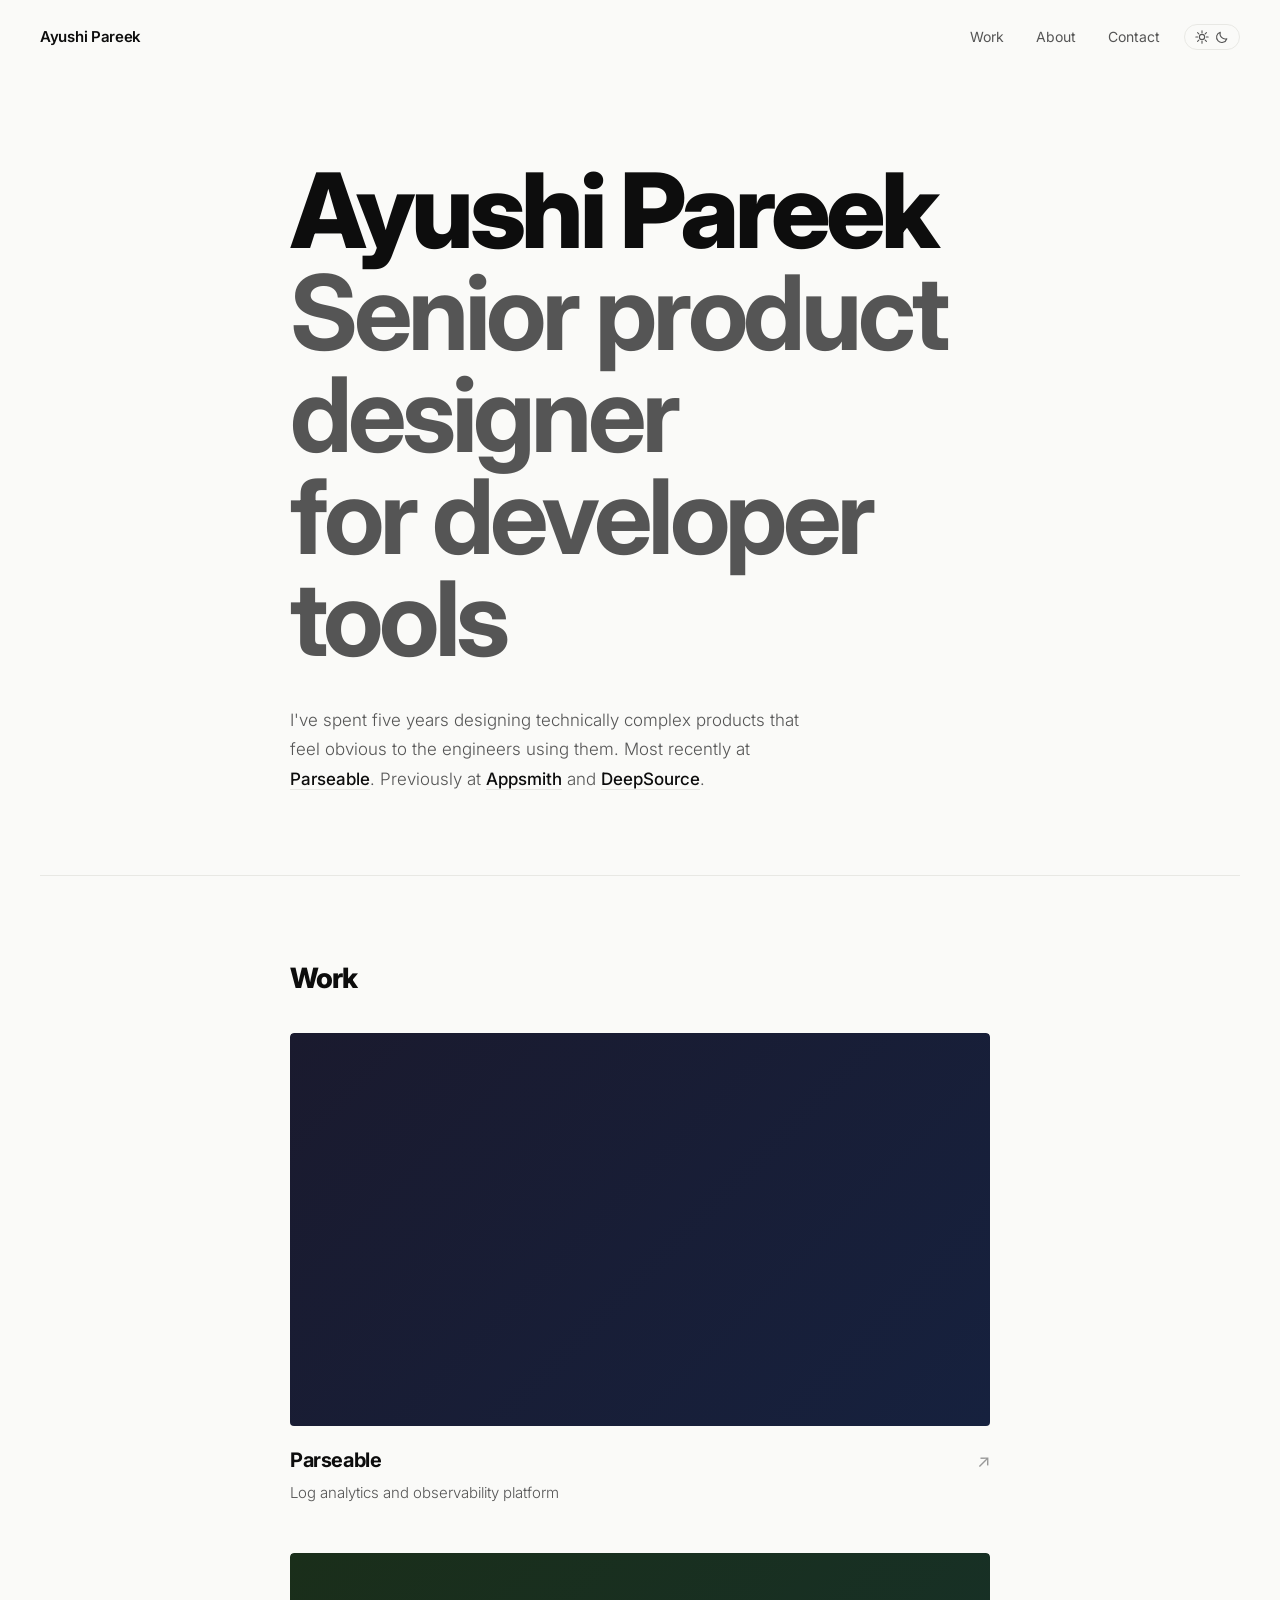
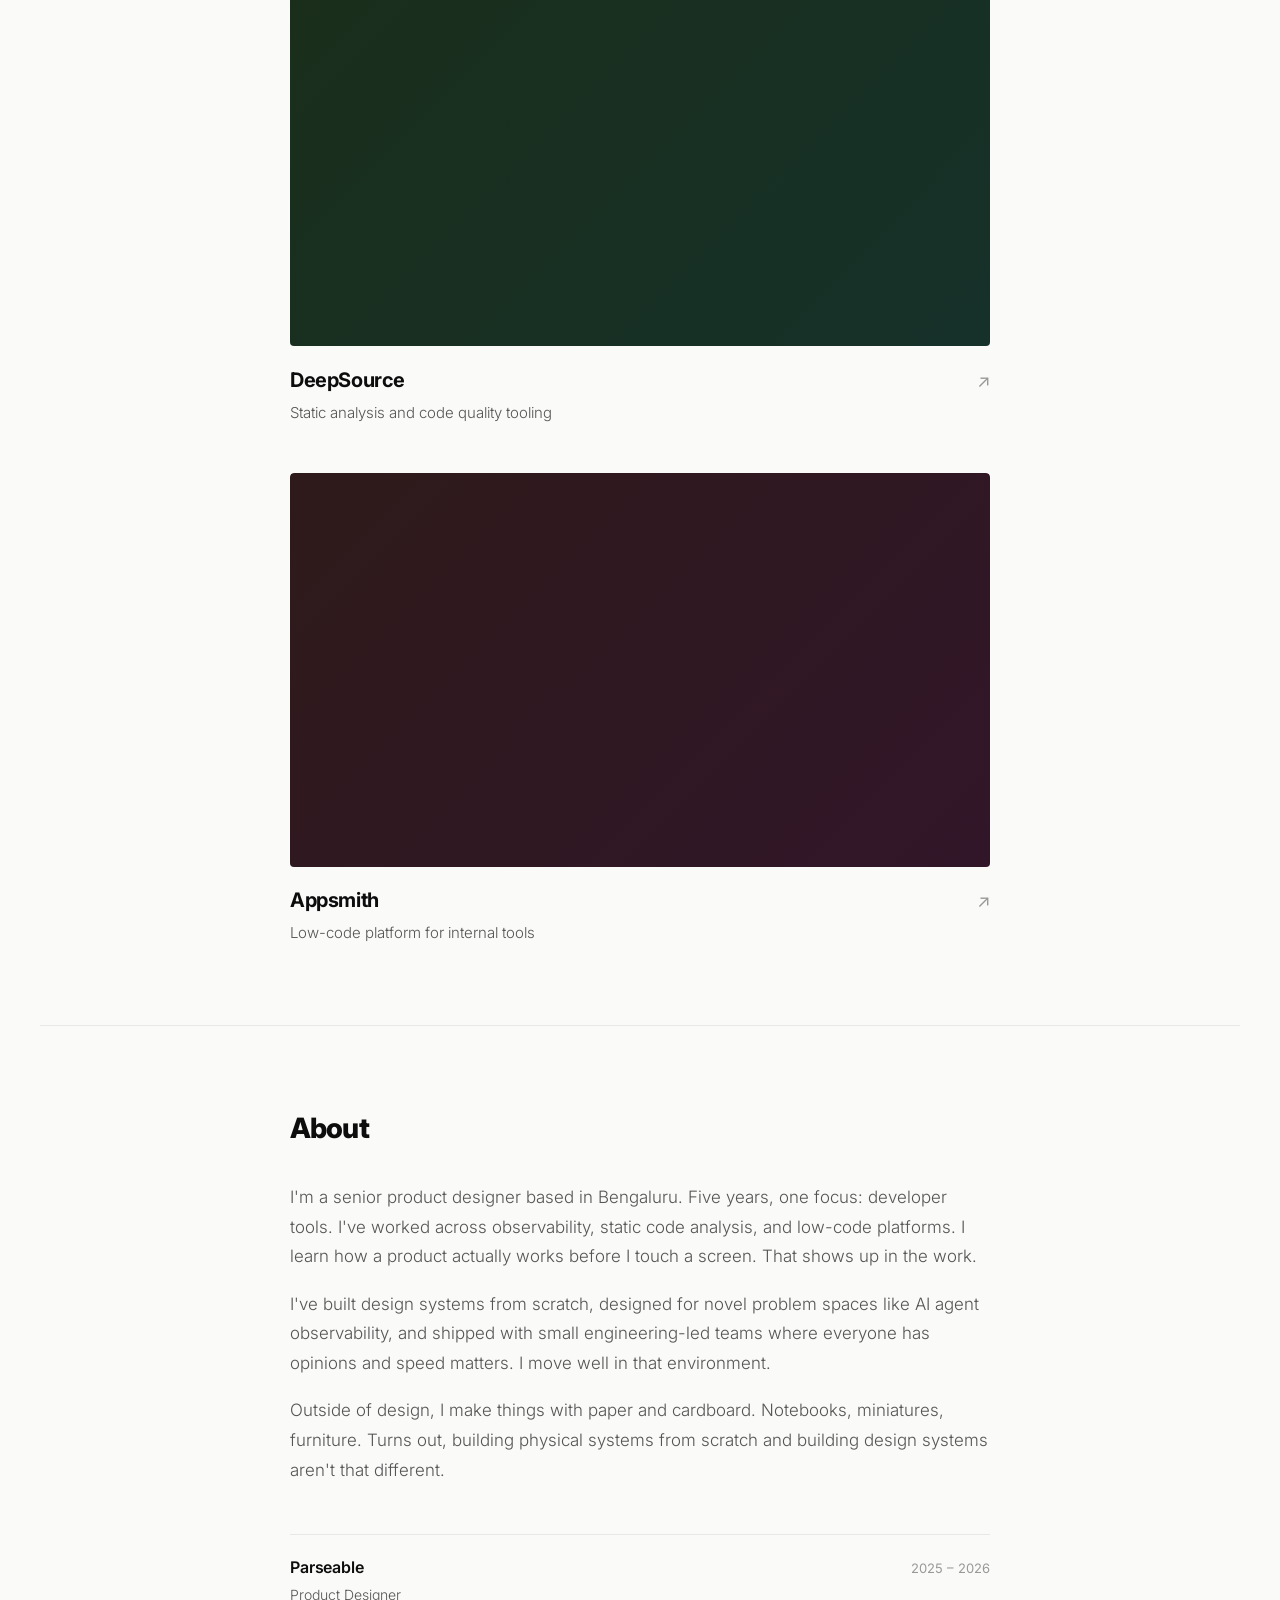
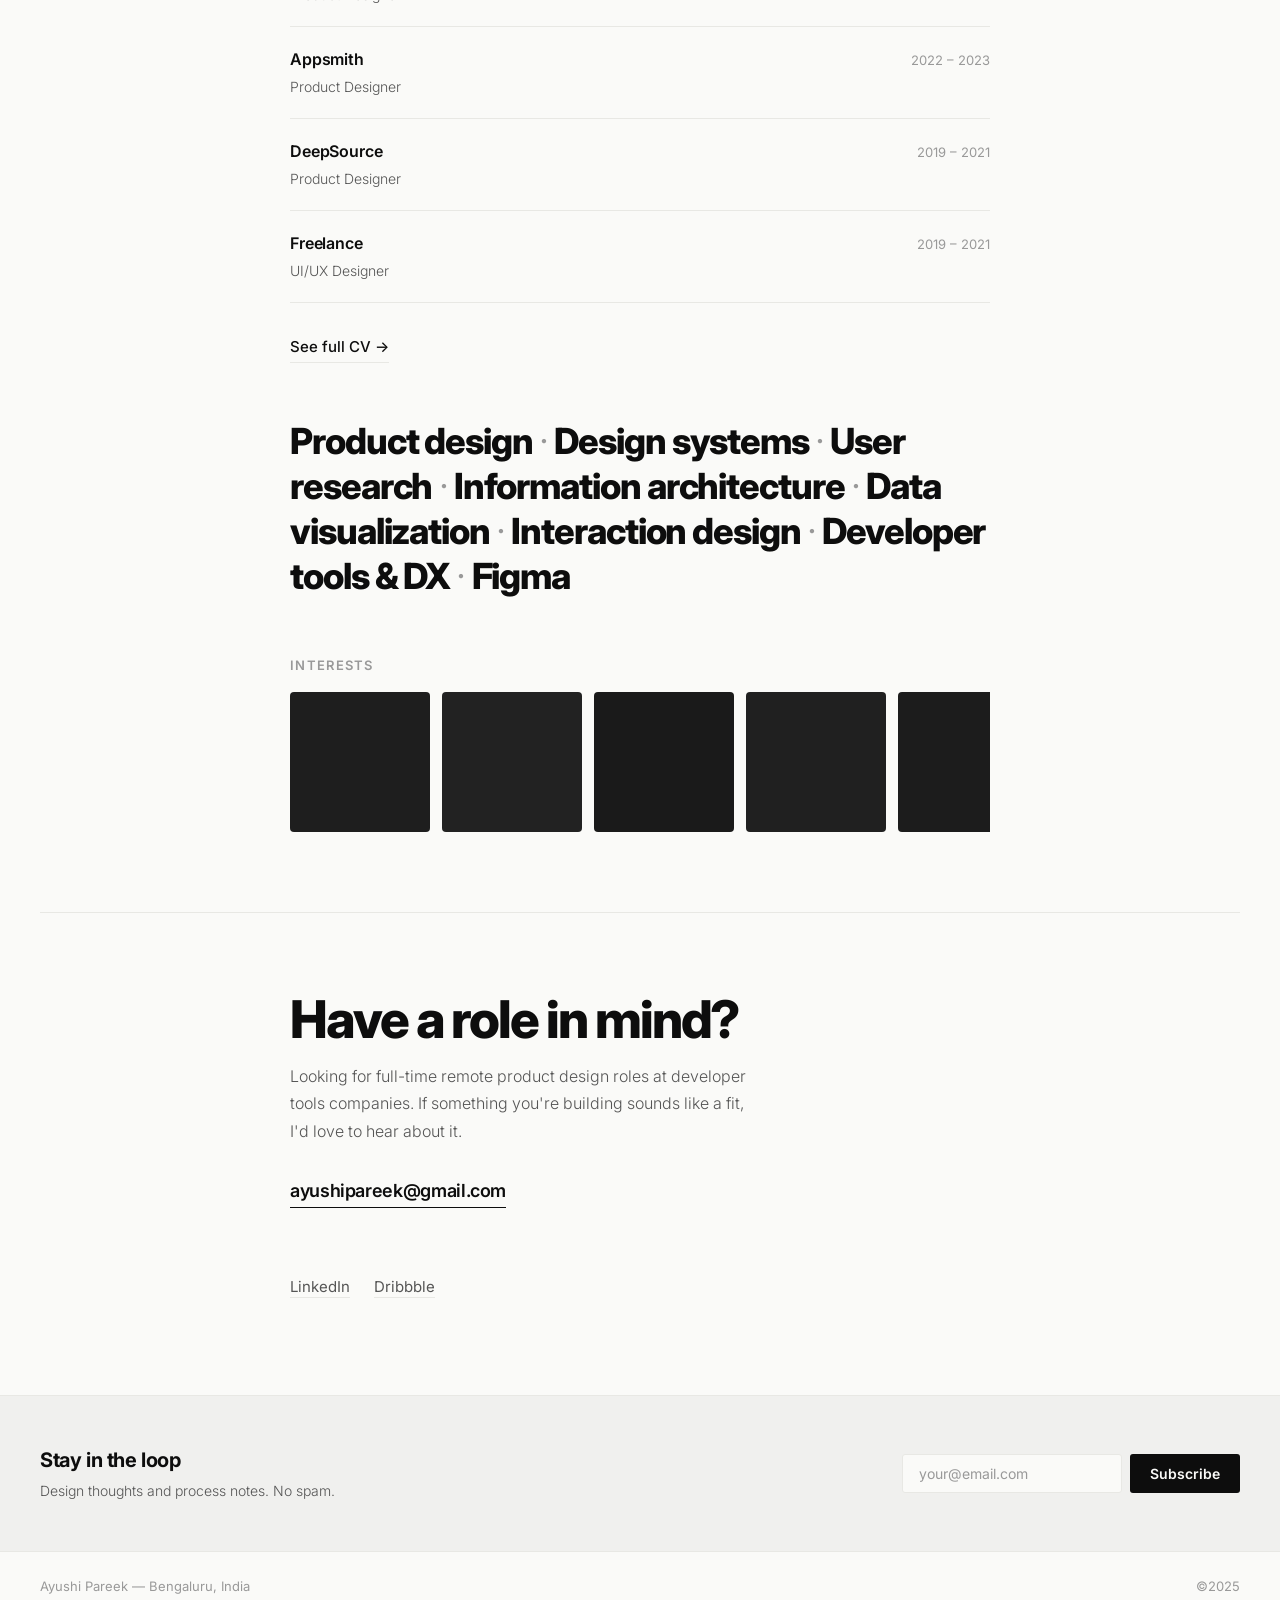
==== index.html @ 190d65b4 "Update index.html" ====
<!DOCTYPE html>
<html lang="en">
<head>
  <meta charset="UTF-8">
  <meta name="viewport" content="width=device-width, initial-scale=1.0">
  <title>Ayushi Pareek — Senior Product Designer</title>
  <meta name="description" content="Senior product designer for developer tools.">
  <link rel="preconnect" href="https://fonts.googleapis.com">
  <link rel="preconnect" href="https://fonts.gstatic.com" crossorigin>
  <link rel="stylesheet" href="shared.css">
  <!-- Theme init: runs before paint to prevent flash of wrong theme -->
  <script>
    (function() {
      var s = localStorage.getItem('theme');
      var d = window.matchMedia('(prefers-color-scheme: dark)').matches;
      document.documentElement.classList.add(s === 'dark' || (!s && d) ? 'dark' : 'light');
    })();
  </script>
</head>

<body>

  <!-- NAV -->
  <nav id="nav">
    <a href="index.html" class="nav-name">Ayushi Pareek</a>
    <div class="nav-right">
      <ul class="nav-links">
        <li><a href="#work">Work</a></li>
        <li><a href="#about">About</a></li>
        <li><a href="#contact">Contact</a></li>
      </ul>
      <button class="theme-toggle" id="theme-toggle" aria-label="Toggle theme">
        <svg class="icon-sun" viewBox="0 0 16 16" fill="none" xmlns="http://www.w3.org/2000/svg">
          <circle cx="8" cy="8" r="3" stroke="currentColor" stroke-width="1.25"/>
          <line x1="8" y1="1" x2="8" y2="3" stroke="currentColor" stroke-width="1.25" stroke-linecap="round"/>
          <line x1="8" y1="13" x2="8" y2="15" stroke="currentColor" stroke-width="1.25" stroke-linecap="round"/>
          <line x1="1" y1="8" x2="3" y2="8" stroke="currentColor" stroke-width="1.25" stroke-linecap="round"/>
          <line x1="13" y1="8" x2="15" y2="8" stroke="currentColor" stroke-width="1.25" stroke-linecap="round"/>
          <line x1="2.93" y1="2.93" x2="4.34" y2="4.34" stroke="currentColor" stroke-width="1.25" stroke-linecap="round"/>
          <line x1="11.66" y1="11.66" x2="13.07" y2="13.07" stroke="currentColor" stroke-width="1.25" stroke-linecap="round"/>
          <line x1="2.93" y1="13.07" x2="4.34" y2="11.66" stroke="currentColor" stroke-width="1.25" stroke-linecap="round"/>
          <line x1="11.66" y1="4.34" x2="13.07" y2="2.93" stroke="currentColor" stroke-width="1.25" stroke-linecap="round"/>
        </svg>
        <svg class="icon-moon" viewBox="0 0 16 16" fill="none" xmlns="http://www.w3.org/2000/svg">
          <path d="M13.5 10A6 6 0 0 1 6 2.5a6 6 0 1 0 7.5 7.5z" stroke="currentColor" stroke-width="1.25" stroke-linecap="round" stroke-linejoin="round"/>
        </svg>
      </button>
    </div>
  </nav>

  <!-- HERO -->
  <div class="wrap">
    <div class="hero">
      <h1 class="fade-in">
        <span class="hero-name">Ayushi Pareek</span>
        <span class="hero-title">Senior product designer<br>for developer tools</span>
      </h1>
      <p class="hero-bio fade-in d2">
        I've spent five years designing technically complex products that feel obvious to the engineers using them. Most recently at <a href="#">Parseable</a>. Previously at <a href="#">Appsmith</a> and <a href="#">DeepSource</a>.
      </p>
    </div>
  </div>

  <div class="divider"></div>

  <!-- WORK -->
  <div class="wrap" id="work">
    <div class="section">
      <h2 class="section-heading fade-in">Work</h2>
      <div class="work-list">

        <a href="work/parseable.html" class="work-card fade-in d1">
          <div class="work-card-img p1">
            <!-- replace with: <img src="assets/parseable.jpg" alt="Parseable"> -->
          </div>
          <div class="work-card-row">
            <span class="work-card-name">Parseable</span>
            <span class="work-card-arrow">↗</span>
          </div>
          <p class="work-card-desc">Log analytics and observability platform</p>
        </a>

        <a href="work/deepsource.html" class="work-card fade-in d2">
          <div class="work-card-img p2">
            <!-- replace with: <img src="assets/deepsource.jpg" alt="DeepSource"> -->
          </div>
          <div class="work-card-row">
            <span class="work-card-name">DeepSource</span>
            <span class="work-card-arrow">↗</span>
          </div>
          <p class="work-card-desc">Static analysis and code quality tooling</p>
        </a>

        <a href="work/appsmith.html" class="work-card fade-in d3">
          <div class="work-card-img p3">
            <!-- replace with: <img src="assets/appsmith.jpg" alt="Appsmith"> -->
          </div>
          <div class="work-card-row">
            <span class="work-card-name">Appsmith</span>
            <span class="work-card-arrow">↗</span>
          </div>
          <p class="work-card-desc">Low-code platform for internal tools</p>
        </a>

      </div>
    </div>
  </div>

  <div class="divider" style="margin-top: 4rem;"></div>

  <!-- ABOUT -->
  <div class="wrap" id="about">
    <div class="section">
      <h2 class="section-heading fade-in">About</h2>
      <div class="about-body fade-in d1">
        <p>I'm a senior product designer based in Bengaluru. Five years, one focus: developer tools. I've worked across observability, static code analysis, and low-code platforms. I learn how a product actually works before I touch a screen. That shows up in the work.</p>
        <p>I've built design systems from scratch, designed for novel problem spaces like AI agent observability, and shipped with small engineering-led teams where everyone has opinions and speed matters. I move well in that environment.</p>
        <p>Outside of design, I make things with paper and cardboard. Notebooks, miniatures, furniture. Turns out, building physical systems from scratch and building design systems aren't that different.</p>
      </div>

      <ul class="exp-list">
        <li class="exp-item fade-in d1">
          <div>
            <div class="exp-company">Parseable</div>
            <div class="exp-role">Product Designer</div>
          </div>
          <span class="exp-dates">2025 – 2026</span>
        </li>
        <li class="exp-item fade-in d2">
          <div>
            <div class="exp-company">Appsmith</div>
            <div class="exp-role">Product Designer</div>
          </div>
          <span class="exp-dates">2022 – 2023</span>
        </li>
        <li class="exp-item fade-in d3">
          <div>
            <div class="exp-company">DeepSource</div>
            <div class="exp-role">Product Designer</div>
          </div>
          <span class="exp-dates">2019 – 2021</span>
        </li>
        <li class="exp-item fade-in d4">
          <div>
            <div class="exp-company">Freelance</div>
            <div class="exp-role">UI/UX Designer</div>
          </div>
          <span class="exp-dates">2019 – 2021</span>
        </li>
      </ul>

      <a href="resume_ayushi_pareek_ATS.docx" class="cv-link fade-in">See full CV →</a>

      <!-- SKILLS -->
      <div class="skills-wrap fade-in">
        <div class="skills-display">
          Product design<span class="dot">·</span>Design systems<span class="dot">·</span>User research<span class="dot">·</span>Information architecture<span class="dot">·</span>Data visualization<span class="dot">·</span>Interaction design<span class="dot">·</span>Developer tools &amp; DX<span class="dot">·</span>Figma
        </div>
      </div>

      <!-- INTERESTS MARQUEE -->
      <div class="marquee-section fade-in">
        <p class="marquee-label">Interests</p>
        <div class="marquee-track" id="marquee">
          <div class="marquee-img" style="background:#1e1e1e;"></div>
          <div class="marquee-img" style="background:#222;"></div>
          <div class="marquee-img" style="background:#1a1a1a;"></div>
          <div class="marquee-img" style="background:#202020;"></div>
          <div class="marquee-img" style="background:#1c1c1c;"></div>
          <div class="marquee-img" style="background:#242424;"></div>
          <!-- duplicates for seamless loop -->
          <div class="marquee-img" style="background:#1e1e1e;"></div>
          <div class="marquee-img" style="background:#222;"></div>
          <div class="marquee-img" style="background:#1a1a1a;"></div>
          <div class="marquee-img" style="background:#202020;"></div>
          <div class="marquee-img" style="background:#1c1c1c;"></div>
          <div class="marquee-img" style="background:#242424;"></div>
        </div>
      </div>

    </div>
  </div>

  <div class="divider" style="margin-top: 4rem;"></div>

  <!-- CONTACT -->
  <div class="wrap" id="contact">
    <div class="section">
      <h2 class="contact-heading fade-in">Have a role in mind?</h2>
      <p class="contact-body fade-in d1">Looking for full-time remote product design roles at developer tools companies. If something you're building sounds like a fit, I'd love to hear about it.</p>
      <a href="mailto:ayushipareek@gmail.com" class="contact-email fade-in d2">ayushipareek@gmail.com</a>
      <br><br>
      <ul class="social-row fade-in d3">
        <li><a href="#" target="_blank" rel="noopener">LinkedIn</a></li>
        <li><a href="#" target="_blank" rel="noopener">Dribbble</a></li>
      </ul>
    </div>
  </div>

  <!-- EMAIL STRIP -->
  <div class="email-strip fade-in">
    <div class="email-strip-text">
      <h3>Stay in the loop</h3>
      <p>Design thoughts and process notes. No spam.</p>
    </div>
    <div class="email-form">
      <input class="email-input" type="email" placeholder="your@email.com">
      <button class="email-btn">Subscribe</button>
    </div>
  </div>

  <!-- FOOTER -->
  <footer>
    <span>Ayushi Pareek — Bengaluru, India</span>
    <span>©2025</span>
  </footer>

  <script>
    // Scrolled nav
    const nav = document.getElementById('nav');
    window.addEventListener('scroll', () => {
      nav.classList.toggle('scrolled', window.scrollY > 40);
    }, { passive: true });

    // Fade-in on scroll
    const observer = new IntersectionObserver((entries) => {
      entries.forEach(e => {
        if (e.isIntersecting) { e.target.classList.add('visible'); observer.unobserve(e.target); }
      });
    }, { threshold: 0.1, rootMargin: '0px 0px -40px 0px' });

    document.querySelectorAll('.fade-in').forEach(el => {
      if (el.getBoundingClientRect().top < window.innerHeight) { el.classList.add('visible'); }
      else { observer.observe(el); }
    });

    // Theme toggle click handler
    document.getElementById('theme-toggle').addEventListener('click', function() {
      const html = document.documentElement;
      const isDark = html.classList.contains('dark');
      html.classList.remove('dark', 'light');
      html.classList.add(isDark ? 'light' : 'dark');
      localStorage.setItem('theme', isDark ? 'light' : 'dark');
    });
  </script>

</body>
</html>
---- shared.css ----
/* ═══════════════════════════════════════════════════
   shared.css — Ayushi Pareek Portfolio
   Single source of truth. All pages link to this.
   ═══════════════════════════════════════════════════ */

@import url('https://fonts.googleapis.com/css2?family=Inter:wght@300;400;500;600;700;800;900&display=swap');

/* ── RESET ── */
*, *::before, *::after { box-sizing: border-box; margin: 0; padding: 0; }

/* ── VARIABLES: LIGHT (default) ── */
:root {
  --bg:      #fafaf8;
  --surface: #f0f0ee;
  --border:  #e8e8e4;
  --white:   #0d0d0d;
  --grey1:   #555555;
  --grey2:   #999999;
  --max:     780px;
}

/* ── VARIABLES: DARK (JS toggle) ── */
html.dark {
  --bg:      #0d0d0d;
  --surface: #161616;
  --border:  #2a2a2a;
  --white:   #ffffff;
  --grey1:   #a0a0a0;
  --grey2:   #5a5a5a;
}

/* ── VARIABLES: DARK (system preference) ── */
@media (prefers-color-scheme: dark) {
  html:not(.light) {
    --bg:      #0d0d0d;
    --surface: #161616;
    --border:  #2a2a2a;
    --white:   #ffffff;
    --grey1:   #a0a0a0;
    --grey2:   #5a5a5a;
  }
}

/* ── BASE ── */
html { font-size: 16px; -webkit-font-smoothing: antialiased; }

body {
  background: var(--bg);
  color: var(--white);
  font-family: 'Inter', system-ui, sans-serif;
  font-size: 1rem;
  line-height: 1.6;
  overflow-x: hidden;
  transition: background 0.2s ease, color 0.2s ease;
}

a { color: inherit; text-decoration: none; }
img { display: block; width: 100%; height: auto; }

/* ─────────────────────────────────────────
   NAV
   ───────────────────────────────────────── */
nav {
  position: fixed;
  top: 0; left: 0; right: 0;
  z-index: 100;
  display: flex;
  justify-content: space-between;
  align-items: center;
  padding: 1.5rem 2.5rem;
  transition: background 0.3s, border-color 0.3s;
  border-bottom: 1px solid transparent;
}

/* Light scrolled */
nav.scrolled {
  background: rgba(250, 250, 248, 0.92);
  backdrop-filter: blur(12px);
  -webkit-backdrop-filter: blur(12px);
  border-bottom-color: var(--border);
}

/* Dark scrolled — JS toggle */
html.dark nav.scrolled {
  background: rgba(13, 13, 13, 0.92);
}

/* Dark scrolled — system preference */
@media (prefers-color-scheme: dark) {
  html:not(.light) nav.scrolled {
    background: rgba(13, 13, 13, 0.92);
  }
}

.nav-name {
  font-size: 0.9375rem;
  font-weight: 600;
  letter-spacing: -0.02em;
}

/* Wrapper for links + toggle — keeps them right-aligned together */
.nav-right {
  display: flex;
  align-items: center;
  gap: 1.5rem;
}

.nav-links {
  display: flex;
  gap: 2rem;
  list-style: none;
}

.nav-links a {
  font-size: 0.875rem;
  font-weight: 400;
  color: var(--grey1);
  transition: color 0.15s;
}

.nav-links a:hover { color: var(--white); }

/* ── THEME TOGGLE ── */
.theme-toggle {
  background: none;
  border: 1px solid var(--border);
  border-radius: 2rem;
  padding: 0.3rem 0.65rem;
  cursor: pointer;
  display: flex;
  align-items: center;
  gap: 0.35rem;
  font-size: 0.75rem;
  font-family: 'Inter', system-ui, sans-serif;
  font-weight: 400;
  color: var(--grey1);
  transition: border-color 0.15s, color 0.15s, background 0.2s;
  white-space: nowrap;
  flex-shrink: 0;
}

.theme-toggle:hover {
  border-color: var(--grey1);
  color: var(--white);
}

.theme-toggle svg {
  width: 14px;
  height: 14px;
  flex-shrink: 0;
  display: block;
}

/* Light mode: show moon, hide sun */
.icon-sun  { display: none;  }
.icon-moon { display: block; }

/* Dark mode (JS): show sun, hide moon */
html.dark .icon-sun  { display: block; }
html.dark .icon-moon { display: none;  }

/* Dark mode (system preference): show sun, hide moon */
@media (prefers-color-scheme: dark) {
  html:not(.light) .icon-sun  { display: block; }
  html:not(.light) .icon-moon { display: none;  }
}

/* ─────────────────────────────────────────
   SHARED LAYOUT
   ───────────────────────────────────────── */
.wrap {
  max-width: var(--max);
  margin: 0 auto;
  padding: 0 2.5rem;
}

/* Fade-in animation */
.fade-in { opacity: 0; transform: translateY(16px); transition: opacity 0.55s ease, transform 0.55s ease; }
.fade-in.visible { opacity: 1; transform: none; }
.fade-in.d1 { transition-delay: 0.05s; }
.fade-in.d2 { transition-delay: 0.12s; }
.fade-in.d3 { transition-delay: 0.20s; }
.fade-in.d4 { transition-delay: 0.28s; }

/* Divider */
.divider { height: 1px; background: var(--border); margin: 0 2.5rem; }

/* Shared footer */
footer {
  padding: 1.5rem 2.5rem;
  display: flex;
  justify-content: space-between;
  align-items: center;
  flex-wrap: wrap;
  gap: 0.5rem;
}

footer span, footer a { font-size: 0.8125rem; color: var(--grey2); }
footer a:hover { color: var(--grey1); }

/* ─────────────────────────────────────────
   INDEX PAGE — HERO
   ───────────────────────────────────────── */
.hero {
  padding-top: 10rem;
  padding-bottom: 5rem;
}

.hero h1 {
  font-size: clamp(3.25rem, 9vw, 6.5rem);
  font-weight: 800;
  line-height: 0.98;
  letter-spacing: -0.04em;
  margin-bottom: 2.25rem;
}

.hero-name { display: block; }

.hero-title {
  display: block;
  color: var(--grey1);
  font-weight: 700;
}

.hero-bio {
  font-size: 1.0625rem;
  line-height: 1.75;
  color: var(--grey1);
  font-weight: 300;
  max-width: 520px;
}

.hero-bio a {
  color: var(--white);
  font-weight: 500;
  border-bottom: 1px solid var(--border);
  transition: border-color 0.15s;
}

.hero-bio a:hover { border-color: var(--white); }

/* ── INDEX PAGE — SECTIONS ── */
.section { padding-top: 5rem; padding-bottom: 1rem; }

.section-heading {
  font-size: 1.75rem;
  font-weight: 800;
  letter-spacing: -0.03em;
  margin-bottom: 2rem;
}

/* ── INDEX PAGE — WORK CARDS ── */
.work-list { display: flex; flex-direction: column; gap: 3rem; }

.work-card { display: block; border-radius: 4px; overflow: hidden; }

.work-card-img {
  width: 100%;
  aspect-ratio: 16/9;
  background: var(--surface);
  overflow: hidden;
  border-radius: 4px;
  margin-bottom: 1.1rem;
  position: relative;
}

.work-card-img img { width: 100%; height: 100%; object-fit: cover; transition: transform 0.55s ease; }
.work-card:hover .work-card-img img { transform: scale(1.03); }

.work-card-img.p1 { background: linear-gradient(135deg, #1a1a2e 0%, #16213e 100%); }
.work-card-img.p2 { background: linear-gradient(135deg, #1a2e1a 0%, #16312a 100%); }
.work-card-img.p3 { background: linear-gradient(135deg, #2e1a1a 0%, #311629 100%); }

.work-card-row {
  display: flex;
  justify-content: space-between;
  align-items: baseline;
  margin-bottom: 0.3rem;
}

.work-card-name { font-size: 1.25rem; font-weight: 700; letter-spacing: -0.02em; }

.work-card-arrow {
  font-size: 1.1rem;
  color: var(--grey2);
  transition: transform 0.2s ease, color 0.15s;
}

.work-card:hover .work-card-arrow { transform: translate(4px, -4px); color: var(--white); }

.work-card-desc { font-size: 0.9375rem; color: var(--grey1); font-weight: 300; }

/* ── INDEX PAGE — ABOUT ── */
.about-body { font-size: 1.0625rem; line-height: 1.75; color: var(--grey1); font-weight: 300; }
.about-body p + p { margin-top: 1.1rem; }
.about-body a { color: var(--white); font-weight: 500; border-bottom: 1px solid var(--border); transition: border-color 0.15s; }
.about-body a:hover { border-color: var(--white); }

/* ── INDEX PAGE — EXPERIENCE ── */
.exp-list { list-style: none; margin-top: 3rem; }

.exp-item {
  display: grid;
  grid-template-columns: 1fr auto;
  align-items: start;
  gap: 1rem;
  padding: 1.25rem 0;
  border-top: 1px solid var(--border);
}

.exp-item:last-child { border-bottom: 1px solid var(--border); }

.exp-company { font-size: 1rem; font-weight: 600; letter-spacing: -0.01em; margin-bottom: 0.2rem; }
.exp-role { font-size: 0.875rem; color: var(--grey1); font-weight: 300; }
.exp-dates { font-size: 0.8125rem; color: var(--grey2); white-space: nowrap; padding-top: 0.2rem; }

/* ── INDEX PAGE — CV LINK ── */
.cv-link {
  display: inline-block;
  margin-top: 2rem;
  font-size: 0.9375rem;
  font-weight: 500;
  border-bottom: 1px solid var(--border);
  padding-bottom: 0.15rem;
  transition: border-color 0.15s;
}

.cv-link:hover { border-color: var(--white); }

/* ── INDEX PAGE — SKILLS ── */
.skills-wrap { margin-top: 3.5rem; }

.skills-display {
  font-size: clamp(1.5rem, 3.5vw, 2.25rem);
  font-weight: 800;
  line-height: 1.25;
  letter-spacing: -0.03em;
  color: var(--white);
}

.skills-display .dot { color: var(--grey2); margin: 0 0.2em; font-weight: 400; }

/* ── INDEX PAGE — MARQUEE ── */
.marquee-section { margin-top: 3.5rem; overflow: hidden; }

.marquee-label {
  font-size: 0.8125rem;
  font-weight: 600;
  letter-spacing: 0.1em;
  text-transform: uppercase;
  color: var(--grey2);
  margin-bottom: 1rem;
}

.marquee-track { display: flex; width: max-content; animation: marquee 28s linear infinite; }
.marquee-track:hover { animation-play-state: paused; }

@keyframes marquee {
  from { transform: translateX(0); }
  to   { transform: translateX(-50%); }
}

.marquee-img {
  width: 140px;
  height: 140px;
  object-fit: cover;
  border-radius: 4px;
  margin-right: 12px;
  flex-shrink: 0;
  background: var(--surface);
}

/* ── INDEX PAGE — CONTACT ── */
.contact-heading {
  font-size: clamp(2rem, 5vw, 3.25rem);
  font-weight: 800;
  letter-spacing: -0.04em;
  line-height: 1.05;
  margin-bottom: 1rem;
}

.contact-body {
  font-size: 1rem;
  color: var(--grey1);
  font-weight: 300;
  line-height: 1.7;
  max-width: 460px;
  margin-bottom: 2rem;
}

.contact-email {
  display: inline-block;
  font-size: 1.125rem;
  font-weight: 600;
  letter-spacing: -0.02em;
  border-bottom: 1.5px solid var(--white);
  padding-bottom: 0.1rem;
  margin-bottom: 2.5rem;
  transition: opacity 0.15s;
}

.contact-email:hover { opacity: 0.6; }

.social-row { display: flex; gap: 1.5rem; list-style: none; }

.social-row a {
  font-size: 0.9375rem;
  color: var(--grey1);
  border-bottom: 1px solid var(--border);
  padding-bottom: 0.1rem;
  transition: color 0.15s, border-color 0.15s;
}

.social-row a:hover { color: var(--white); border-color: var(--white); }

/* ── INDEX PAGE — EMAIL STRIP ── */
.email-strip {
  margin-top: 5rem;
  background: var(--surface);
  border-top: 1px solid var(--border);
  border-bottom: 1px solid var(--border);
  padding: 3rem 2.5rem;
  display: flex;
  justify-content: space-between;
  align-items: center;
  gap: 2rem;
  flex-wrap: wrap;
}

.email-strip-text h3 { font-size: 1.25rem; font-weight: 700; letter-spacing: -0.02em; margin-bottom: 0.25rem; }
.email-strip-text p { font-size: 0.875rem; color: var(--grey1); font-weight: 300; }

.email-form { display: flex; gap: 0.5rem; flex-wrap: wrap; }

.email-input {
  background: var(--bg);
  border: 1px solid var(--border);
  color: var(--white);
  font-family: 'Inter', sans-serif;
  font-size: 0.875rem;
  padding: 0.6rem 1rem;
  border-radius: 3px;
  outline: none;
  width: 220px;
  transition: border-color 0.15s;
}

.email-input::placeholder { color: var(--grey2); }
.email-input:focus { border-color: var(--grey1); }

.email-btn {
  background: var(--white);
  color: var(--bg);
  font-family: 'Inter', sans-serif;
  font-size: 0.875rem;
  font-weight: 600;
  padding: 0.6rem 1.25rem;
  border: none;
  border-radius: 3px;
  cursor: pointer;
  transition: opacity 0.15s;
}

.email-btn:hover { opacity: 0.8; }

/* ─────────────────────────────────────────
   WORK / CASE STUDY PAGES
   ───────────────────────────────────────── */

.breadcrumb {
  padding-top: 8rem;
  display: flex;
  align-items: center;
  gap: 0.5rem;
  font-size: 0.875rem;
  color: var(--grey2);
  margin-bottom: 1.5rem;
}

.breadcrumb a { color: var(--grey2); transition: color 0.15s; }
.breadcrumb a:hover { color: var(--white); }

.page-title {
  font-size: clamp(3rem, 9vw, 6rem);
  font-weight: 800;
  letter-spacing: -0.04em;
  line-height: 1.0;
  margin-bottom: 3.5rem;
}

.overview-grid {
  display: grid;
  grid-template-columns: 1fr 200px;
  gap: 4rem;
  padding-bottom: 3.5rem;
  border-bottom: 1px solid var(--border);
  margin-bottom: 3.5rem;
}

.overview-body h2 { font-size: 1.5rem; font-weight: 700; letter-spacing: -0.03em; margin-bottom: 1.25rem; }
.overview-body p { font-size: 1.0625rem; line-height: 1.75; color: var(--grey1); font-weight: 300; margin-bottom: 1rem; }
.overview-body p:last-of-type { margin-bottom: 1.5rem; }

.see-link {
  display: inline-flex;
  align-items: center;
  gap: 0.4rem;
  font-size: 0.9375rem;
  font-weight: 500;
  border-bottom: 1px solid var(--border);
  padding-bottom: 0.15rem;
  transition: border-color 0.15s;
}

.see-link:hover { border-color: var(--white); }

.sidebar-block { margin-bottom: 2rem; }
.sidebar-block:last-child { margin-bottom: 0; }

.sidebar-label {
  font-size: 0.75rem;
  font-weight: 600;
  letter-spacing: 0.08em;
  text-transform: uppercase;
  color: var(--grey2);
  margin-bottom: 0.6rem;
}

.sidebar-items { font-size: 0.9375rem; color: var(--grey1); font-weight: 300; line-height: 1.85; }

/* Full-bleed images */
.full-img { width: 100%; background: var(--surface); }
.full-img.r169 { aspect-ratio: 16/9; }
.full-img.r43  { aspect-ratio: 4/3; }
.full-img img  { width: 100%; height: 100%; object-fit: cover; display: block; }

/* Case sections */
.case-section { margin-bottom: 3.5rem; }

.case-section h2 { font-size: 1.5rem; font-weight: 700; letter-spacing: -0.03em; margin-bottom: 1.5rem; }

.case-section h3 { font-size: 1.0625rem; font-weight: 600; letter-spacing: -0.02em; margin-bottom: 0.75rem; margin-top: 2rem; }
.case-section h3:first-child { margin-top: 0; }

.case-section p { font-size: 1.0625rem; line-height: 1.75; color: var(--grey1); font-weight: 300; margin-bottom: 1rem; }
.case-section p:last-child { margin-bottom: 0; }

/* Spacers */
.spacer    { height: 3.5rem; }
.spacer-sm { height: 2rem; }

/* Next project */
.next-project { border-top: 1px solid var(--border); padding: 3.5rem 0 4rem; }
.next-label { font-size: 0.875rem; color: var(--grey2); margin-bottom: 0.6rem; }
.next-link { display: inline-flex; align-items: baseline; gap: 0.75rem; transition: opacity 0.15s; }
.next-link:hover { opacity: 0.7; }
.next-title { font-size: clamp(1.75rem, 5vw, 3.25rem); font-weight: 800; letter-spacing: -0.04em; }
.next-arrow { font-size: clamp(1.75rem, 5vw, 3.25rem); font-weight: 300; color: var(--grey2); }

/* Work page footer strip */
.footer-strip {
  background: var(--surface);
  border-top: 1px solid var(--border);
  padding: 3rem 2.5rem;
  display: flex;
  justify-content: space-between;
  align-items: center;
  flex-wrap: wrap;
  gap: 1.5rem;
}

.footer-bio { font-size: 1rem; color: var(--grey1); font-weight: 300; }
.footer-bio strong { color: var(--white); font-weight: 600; }

.email-cta {
  font-size: 0.9375rem;
  font-weight: 600;
  border-bottom: 1.5px solid var(--white);
  padding-bottom: 0.1rem;
  white-space: nowrap;
  transition: opacity 0.15s;
}

.email-cta:hover { opacity: 0.6; }

/* ─────────────────────────────────────────
   RESPONSIVE
   ───────────────────────────────────────── */
@media (max-width: 680px) {
  nav { padding: 1.1rem 1.5rem; }
  .nav-links { gap: 1.25rem; }
  .wrap { padding: 0 1.5rem; }
  .divider { margin: 0 1.5rem; }

  /* Index */
  .hero { padding-top: 7.5rem; }
  footer { padding: 1.5rem; flex-direction: column; align-items: flex-start; }
  .email-strip { padding: 2rem 1.5rem; }
  .email-input { width: 100%; }

  /* Work pages */
  .overview-grid { grid-template-columns: 1fr; gap: 2.5rem; }
  .footer-strip { padding: 2rem 1.5rem; }
}
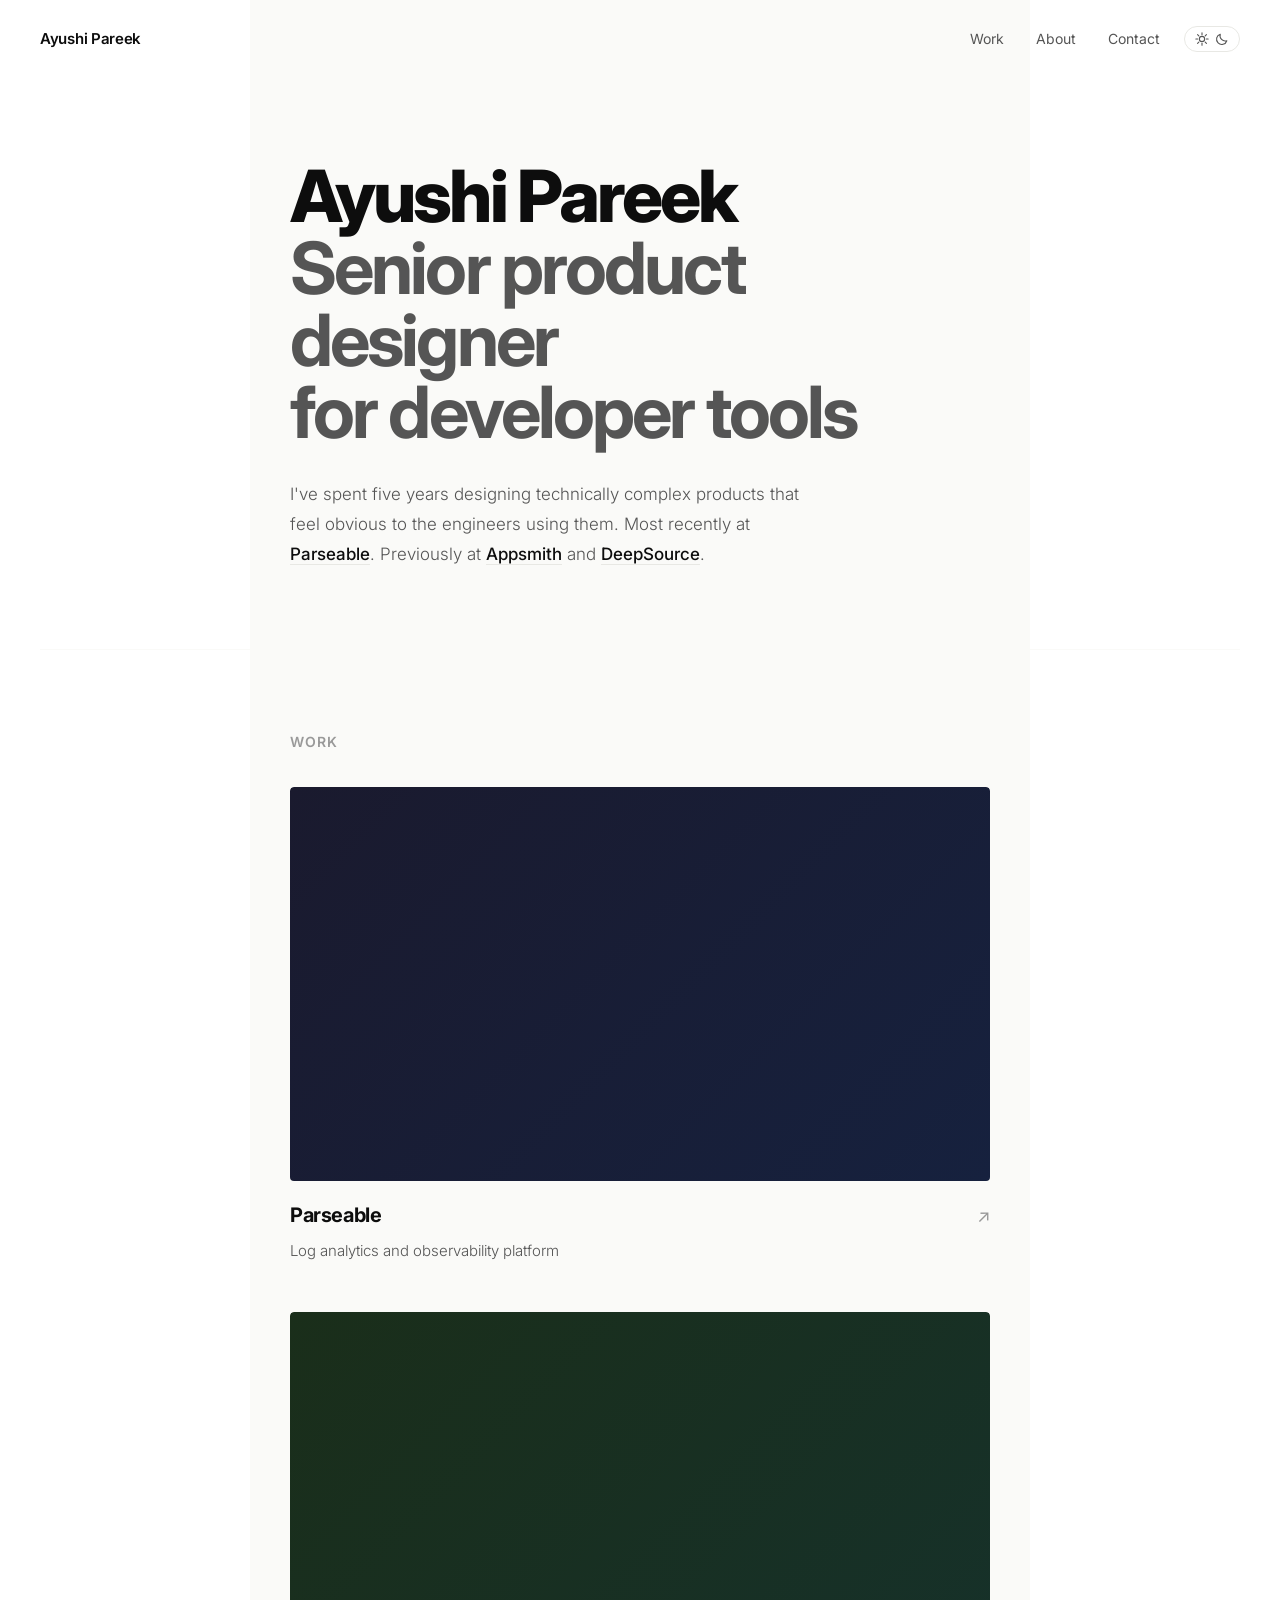
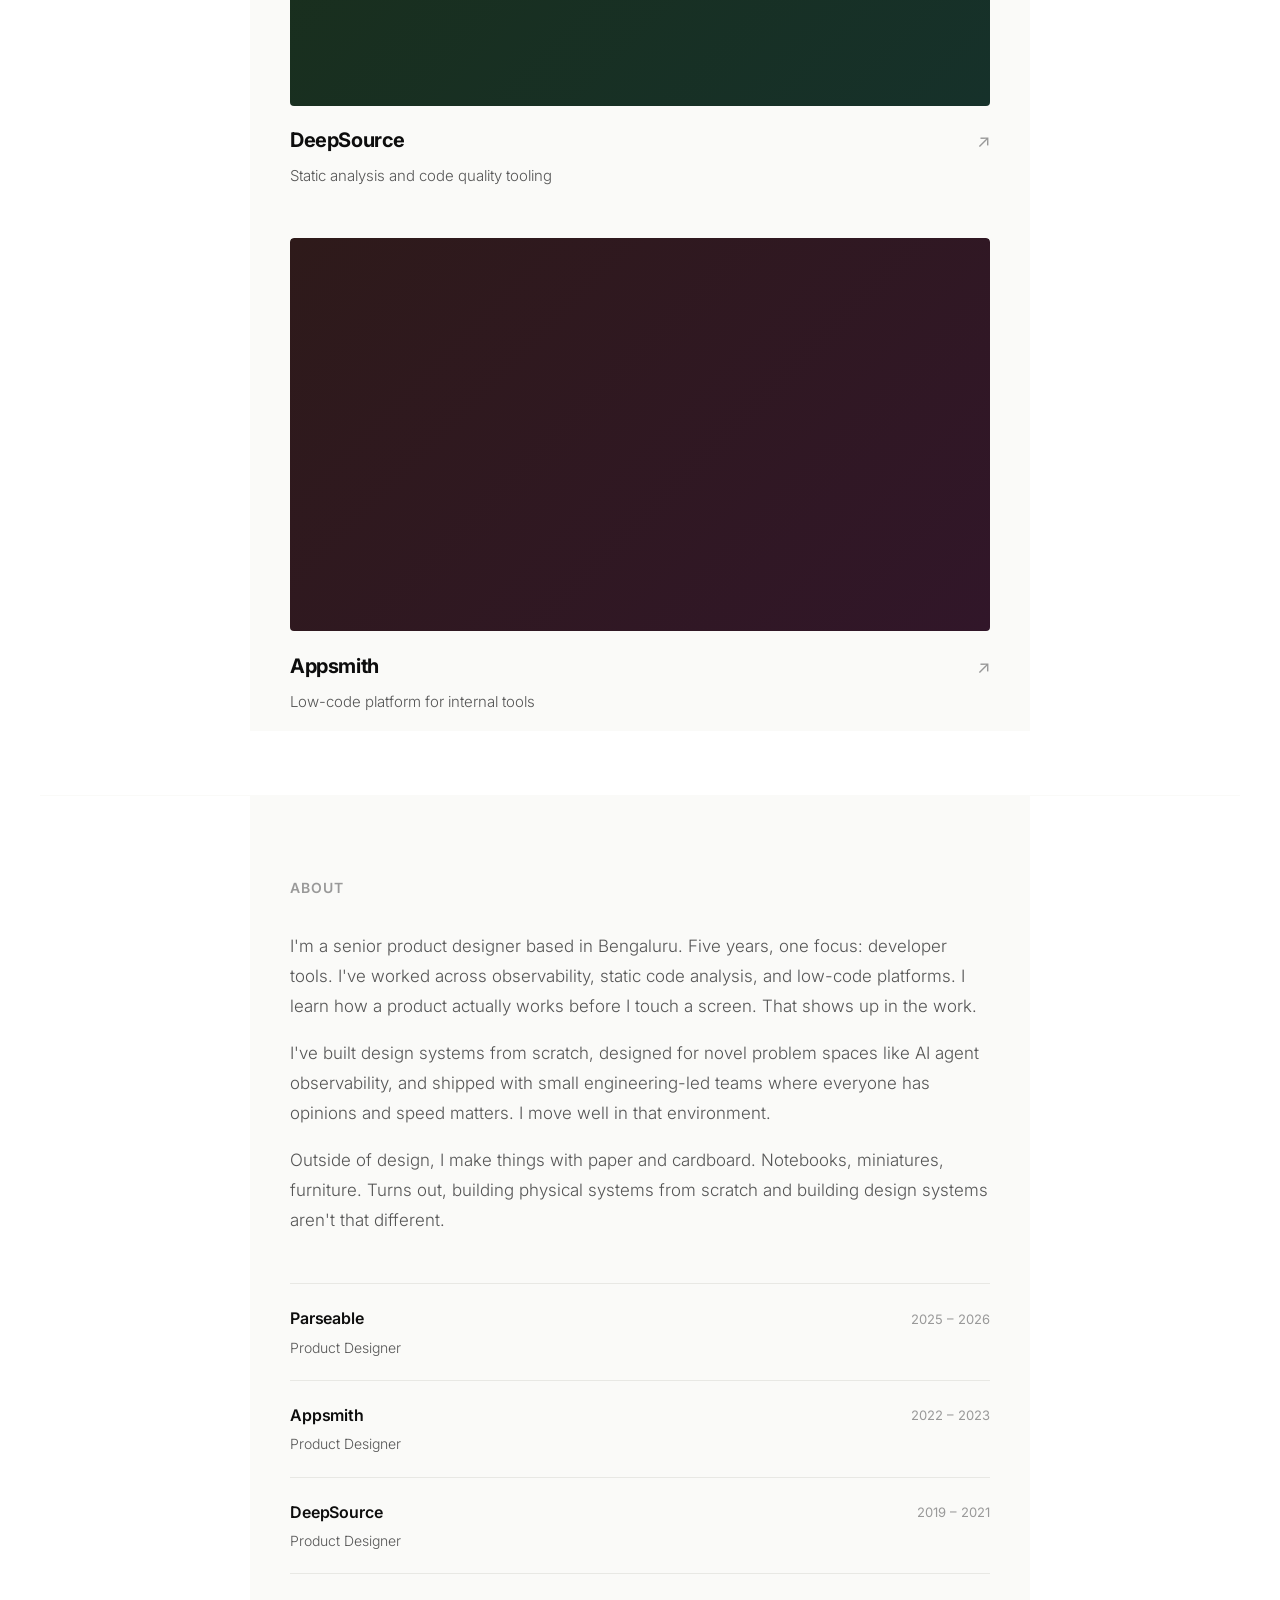
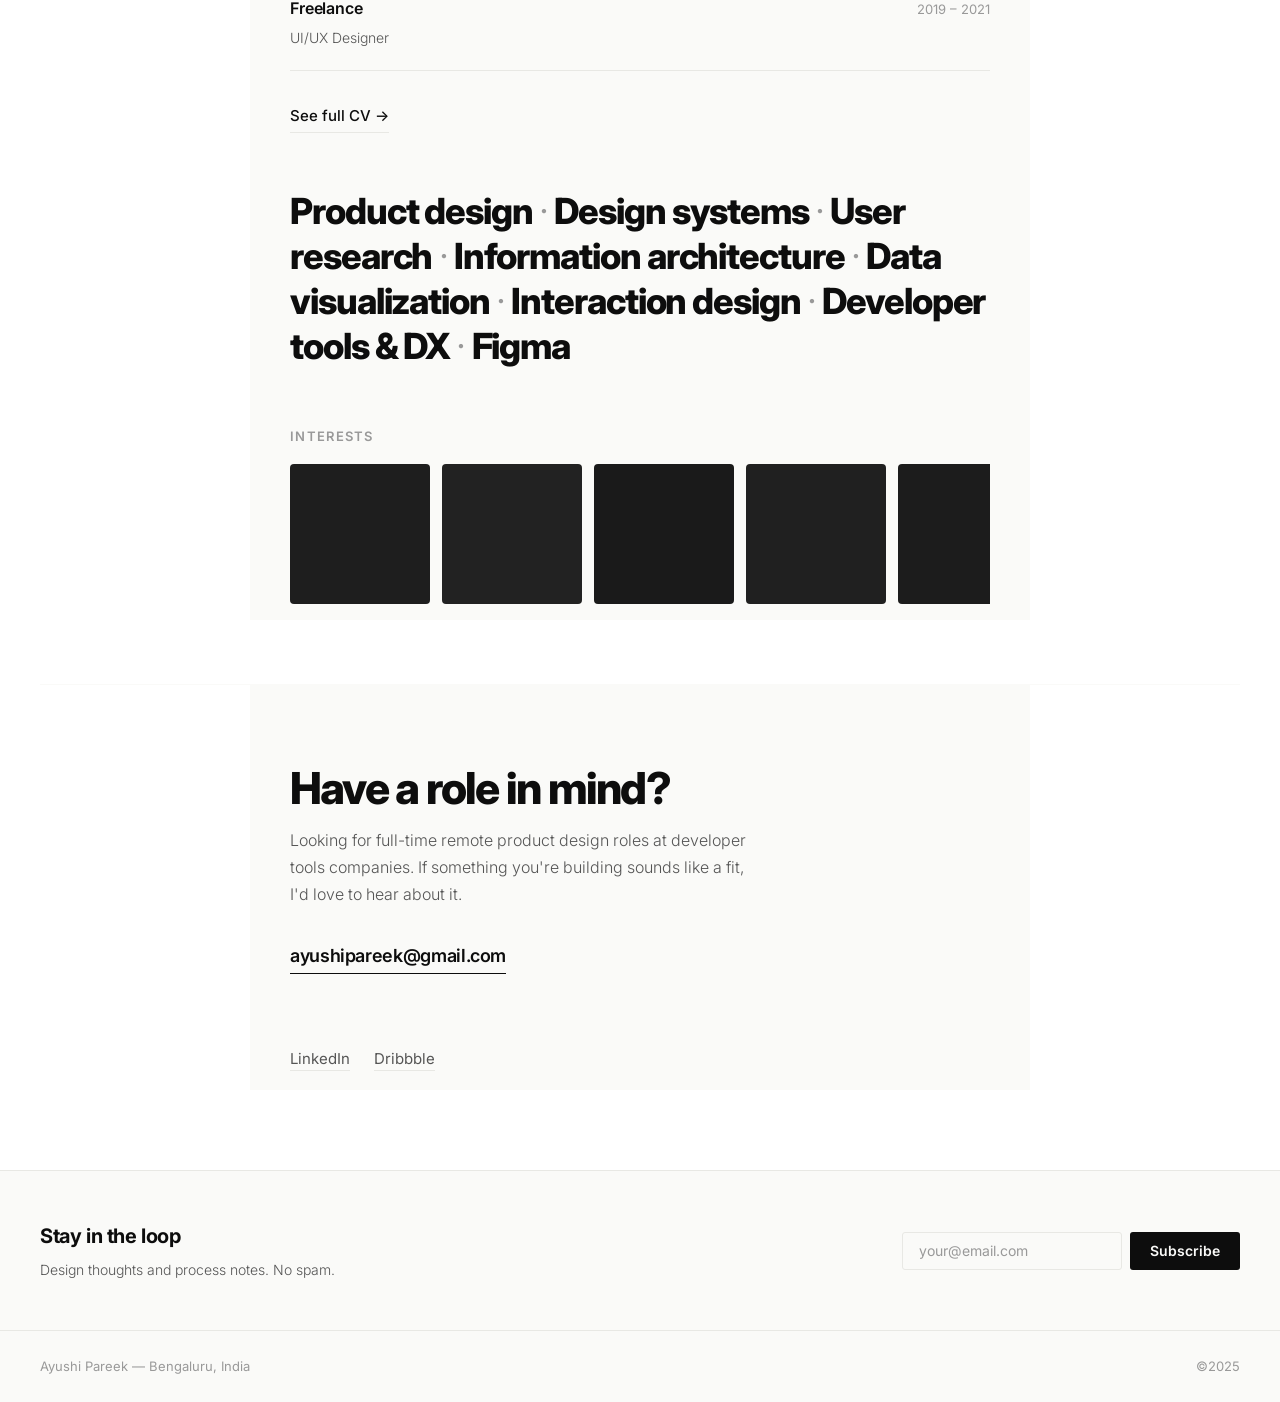
==== commit b04f0bef: "Update index.html" ====
--- a/index.html
+++ b/index.html
@@ -1,7 +1,7 @@
 <!DOCTYPE html>
 <html lang="en">
 <head>
-  <meta charset="UTF-8">
+  <meta charset="UTF-8"> 
   <meta name="viewport" content="width=device-width, initial-scale=1.0">
   <title>Ayushi Pareek — Senior Product Designer</title>
   <meta name="description" content="Senior product designer for developer tools.">
--- a/shared.css
+++ b/shared.css
@@ -1,7 +1,4 @@
-/* ═══════════════════════════════════════════════════
-   shared.css — Ayushi Pareek Portfolio
-   Single source of truth. All pages link to this.
-   ═══════════════════════════════════════════════════ */
+
 
 @import url('https://fonts.googleapis.com/css2?family=Inter:wght@300;400;500;600;700;800;900&display=swap');
 
@@ -602,3 +599,161 @@
   .overview-grid { grid-template-columns: 1fr; gap: 2.5rem; }
   .footer-strip { padding: 2rem 1.5rem; }
 }
+
+
+/* ── AMBIENT GRADIENT — nav and hero only ── */
+@keyframes ambient {
+  0%   { background-color: #fafaf8; }
+  16%  { background-color: #f2fce2; }
+  33%  { background-color: #eafbfc; }
+  50%  { background-color: #eff0fc; }
+  66%  { background-color: #fcedf6; }
+  83%  { background-color: #fcf2ed; }
+  100% { background-color: #fafaf8; }
+}
+
+@keyframes ambient-dark {
+  0%   { background-color: #0d0d0d; }
+  16%  { background-color: #0d1208; }
+  33%  { background-color: #080d0d; }
+  50%  { background-color: #09080d; }
+  66%  { background-color: #0d080c; }
+  83%  { background-color: #0d0a08; }
+  100% { background-color: #0d0d0d; }
+}
+
+/* Animate only the top portion — hero and nav sit on html, content sits on body */
+html {
+  animation: ambient 24s ease-in-out infinite;
+}
+
+html.dark {
+  animation: ambient-dark 24s ease-in-out infinite;
+}
+
+@media (prefers-color-scheme: dark) {
+  html:not(.light) {
+    animation: ambient-dark 24s ease-in-out infinite;
+  }
+}
+
+/* All content sections get solid bg so animation only shows through nav + hero gap */
+body {
+  background: transparent;
+}
+
+.wrap,
+.section,
+.divider,
+.email-strip,
+footer,
+.footer-strip,
+.case-section,
+.overview-grid,
+.next-project,
+.spacer,
+.spacer-sm {
+  position: relative;
+  background: var(--bg);
+}
+
+/* Full-bleed images break out of wrap so need explicit bg */
+.full-img {
+  position: relative;
+}
+
+
+/* ── TYPOGRAPHY── */
+
+/* Body */
+body {
+  font-size: 1.0625rem; /* 17px */
+  line-height: 1.75;
+}
+
+/* Hero — smaller, editorial */
+.hero h1 {
+  font-size: clamp(2.25rem, 7vw, 4.5rem);
+  font-weight: 800;
+  line-height: 1.0;
+  letter-spacing: -0.04em;
+  margin-bottom: 2rem;
+}
+
+.hero-bio {
+  font-size: 1.0625rem;
+  line-height: 1.75;
+  font-weight: 300;
+  max-width: 520px;
+}
+
+/* Page title on work pages */
+.page-title {
+  font-size: clamp(2.25rem, 7vw, 4.5rem);
+  font-weight: 800;
+  letter-spacing: -0.04em;
+  line-height: 1.0;
+  margin-bottom: 3.5rem;
+}
+
+/* Section headings */
+.section-heading {
+  font-size: 0.875rem;
+  font-weight: 600;
+  letter-spacing: 0.08em;
+  text-transform: uppercase;
+  color: var(--grey2);
+  margin-bottom: 2rem;
+}
+
+/* Case study h2 */
+.case-section h2 {
+  font-size: 1.375rem;
+  font-weight: 700;
+  letter-spacing: -0.025em;
+  line-height: 1.3;
+  margin-bottom: 1.25rem;
+}
+
+/* Case study h3 */
+.case-section h3 {
+  font-size: 1.0625rem;
+  font-weight: 600;
+  letter-spacing: -0.01em;
+  margin-bottom: 0.75rem;
+  margin-top: 2rem;
+  color: var(--white);
+}
+
+/* Case study body */
+.case-section p,
+.overview-body p {
+  font-size: 1.0625rem;
+  line-height: 1.8;
+  color: var(--grey1);
+  font-weight: 300;
+}
+
+/* Overview h2 */
+.overview-body h2 {
+  font-size: 1.375rem;
+  font-weight: 700;
+  letter-spacing: -0.025em;
+  margin-bottom: 1.25rem;
+}
+
+/* Next project title */
+.next-title {
+  font-size: clamp(1.5rem, 4vw, 2.75rem);
+  font-weight: 800;
+  letter-spacing: -0.04em;
+}
+
+/* Contact heading */
+.contact-heading {
+  font-size: clamp(1.75rem, 4vw, 2.75rem);
+  font-weight: 800;
+  letter-spacing: -0.04em;
+  line-height: 1.05;
+  margin-bottom: 1rem;
+}
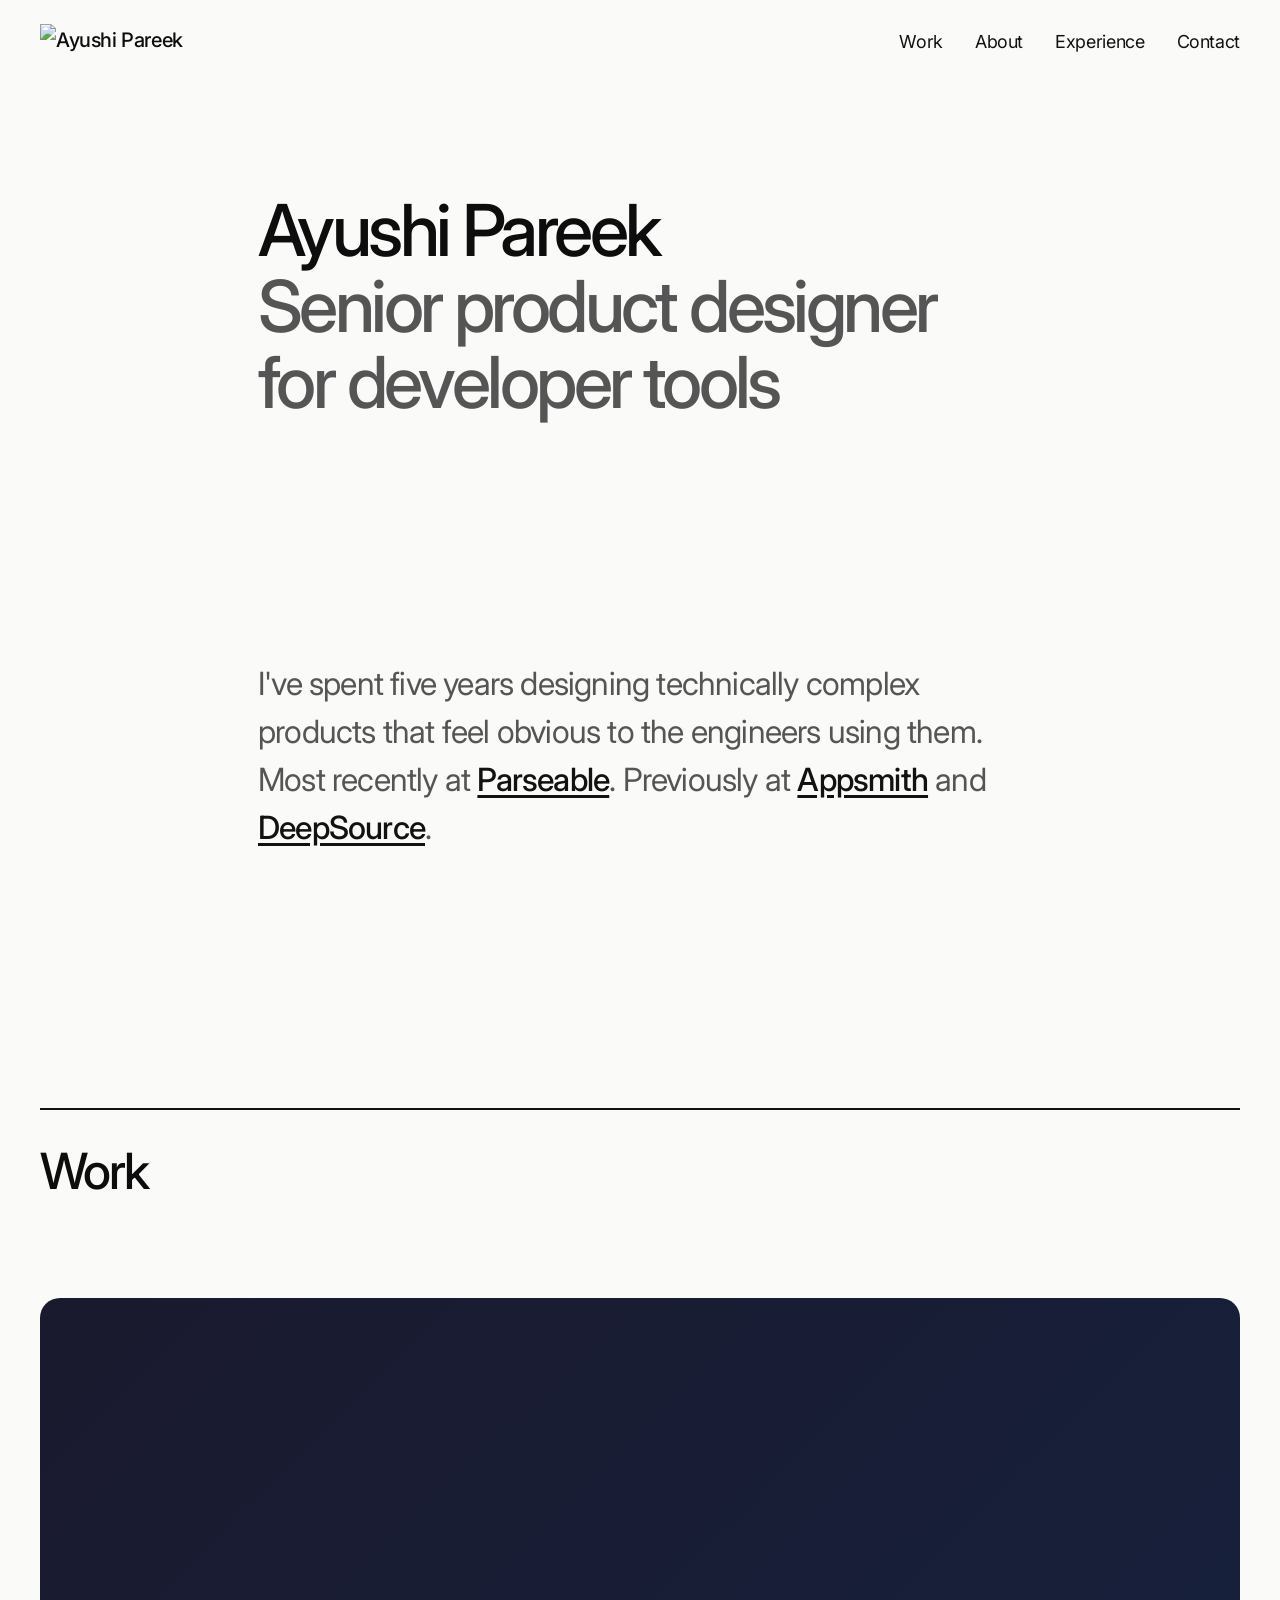
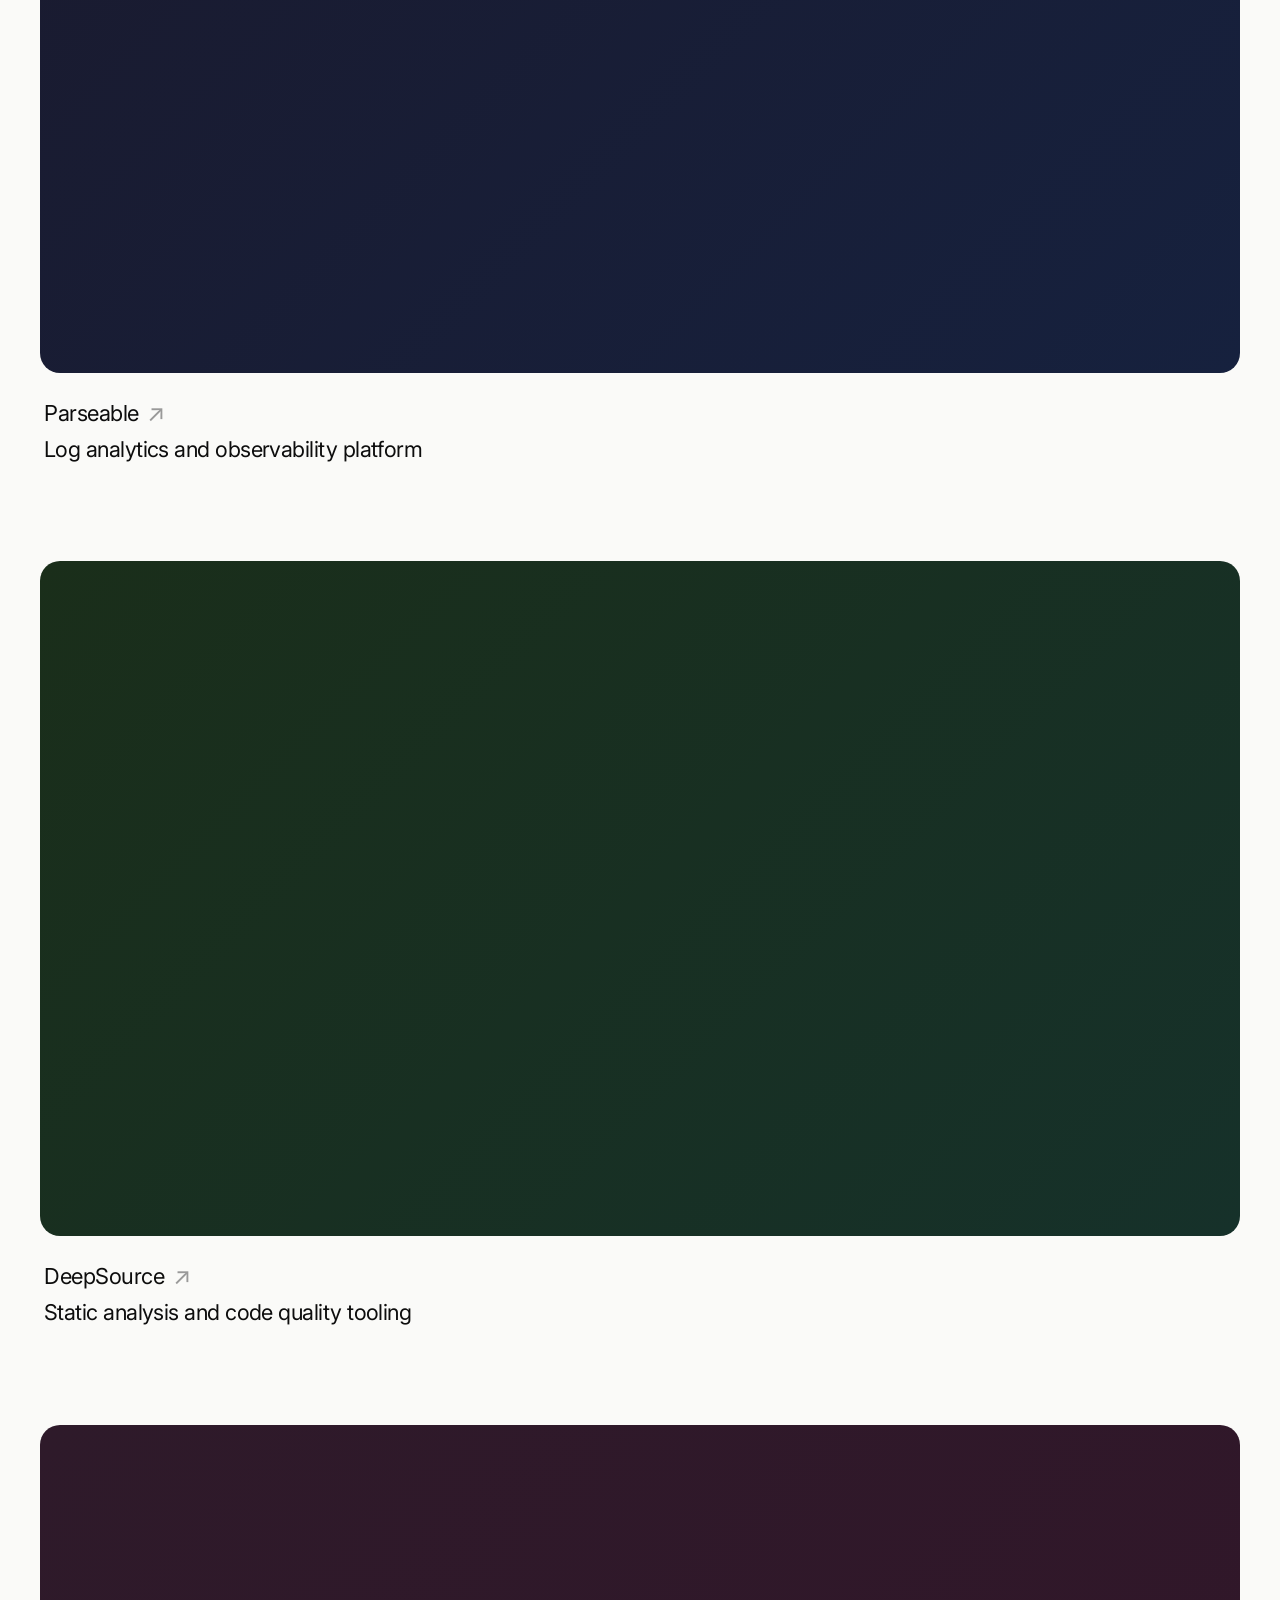
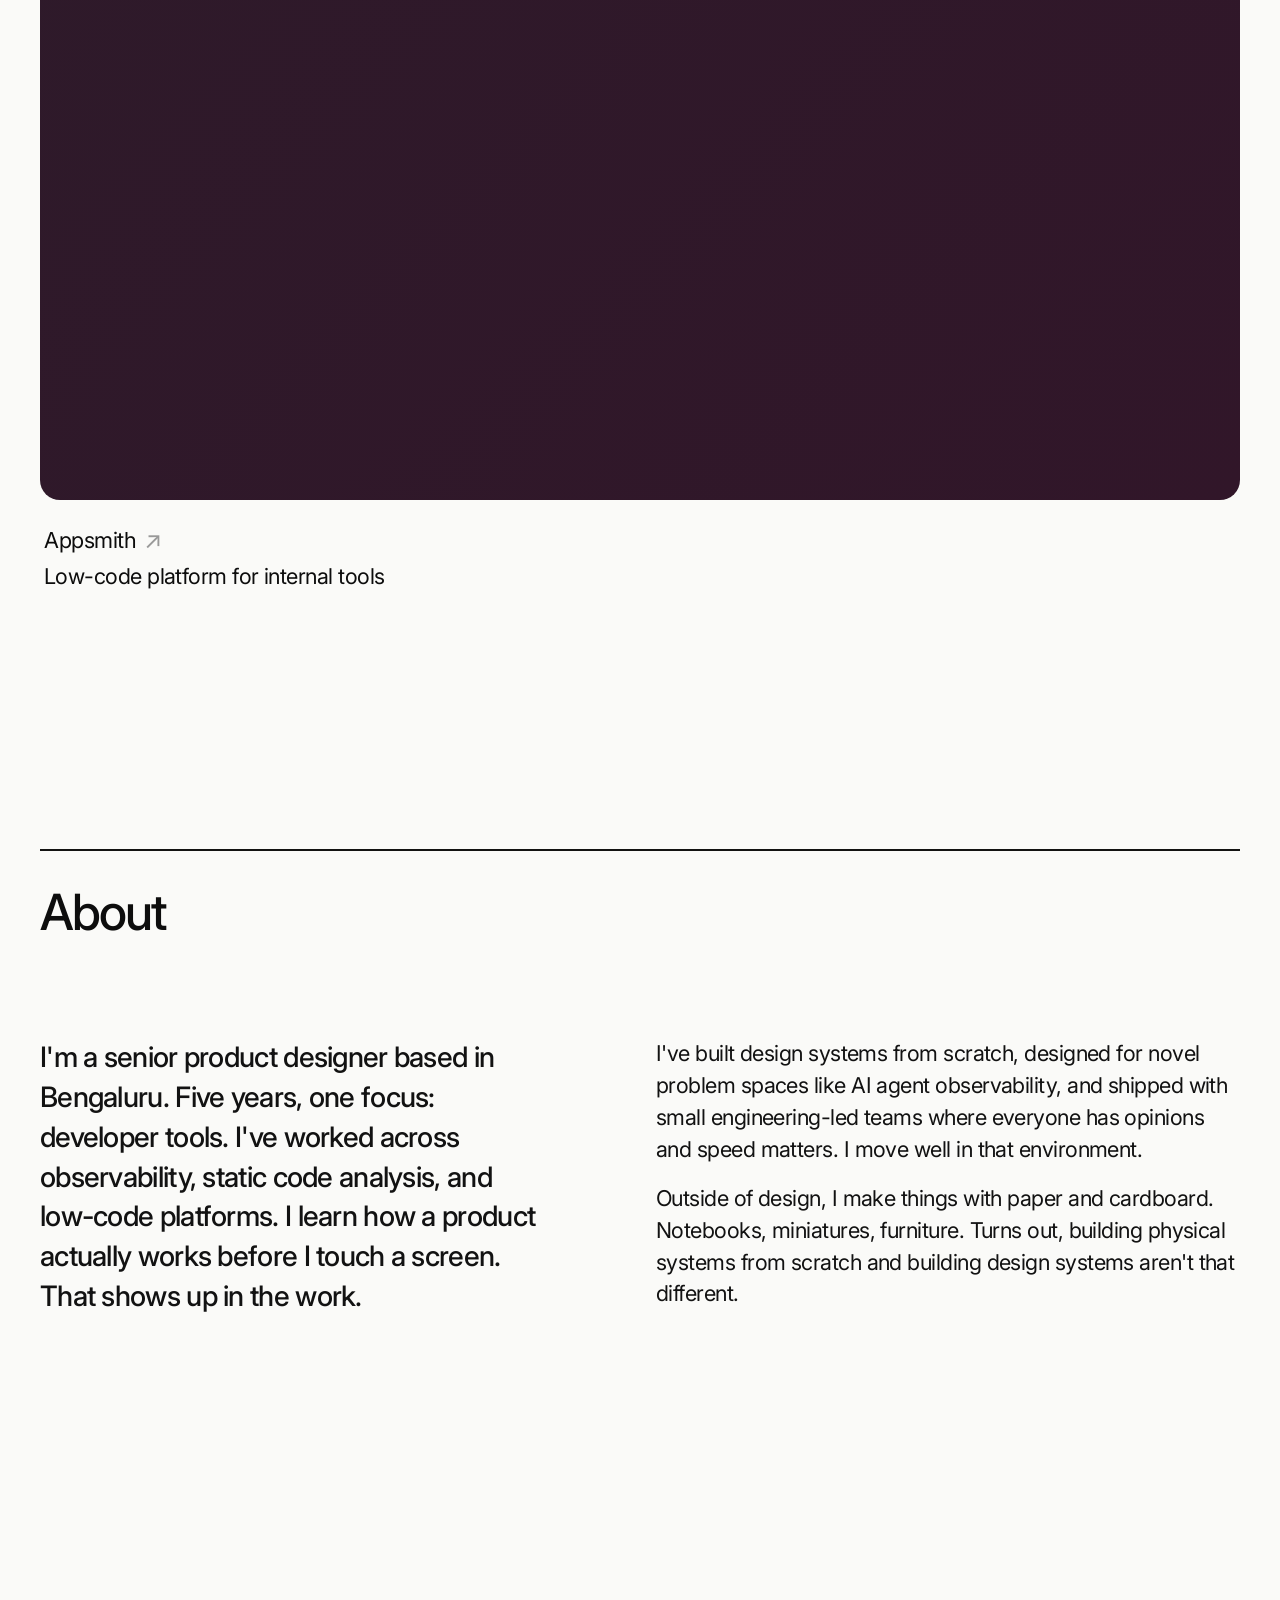
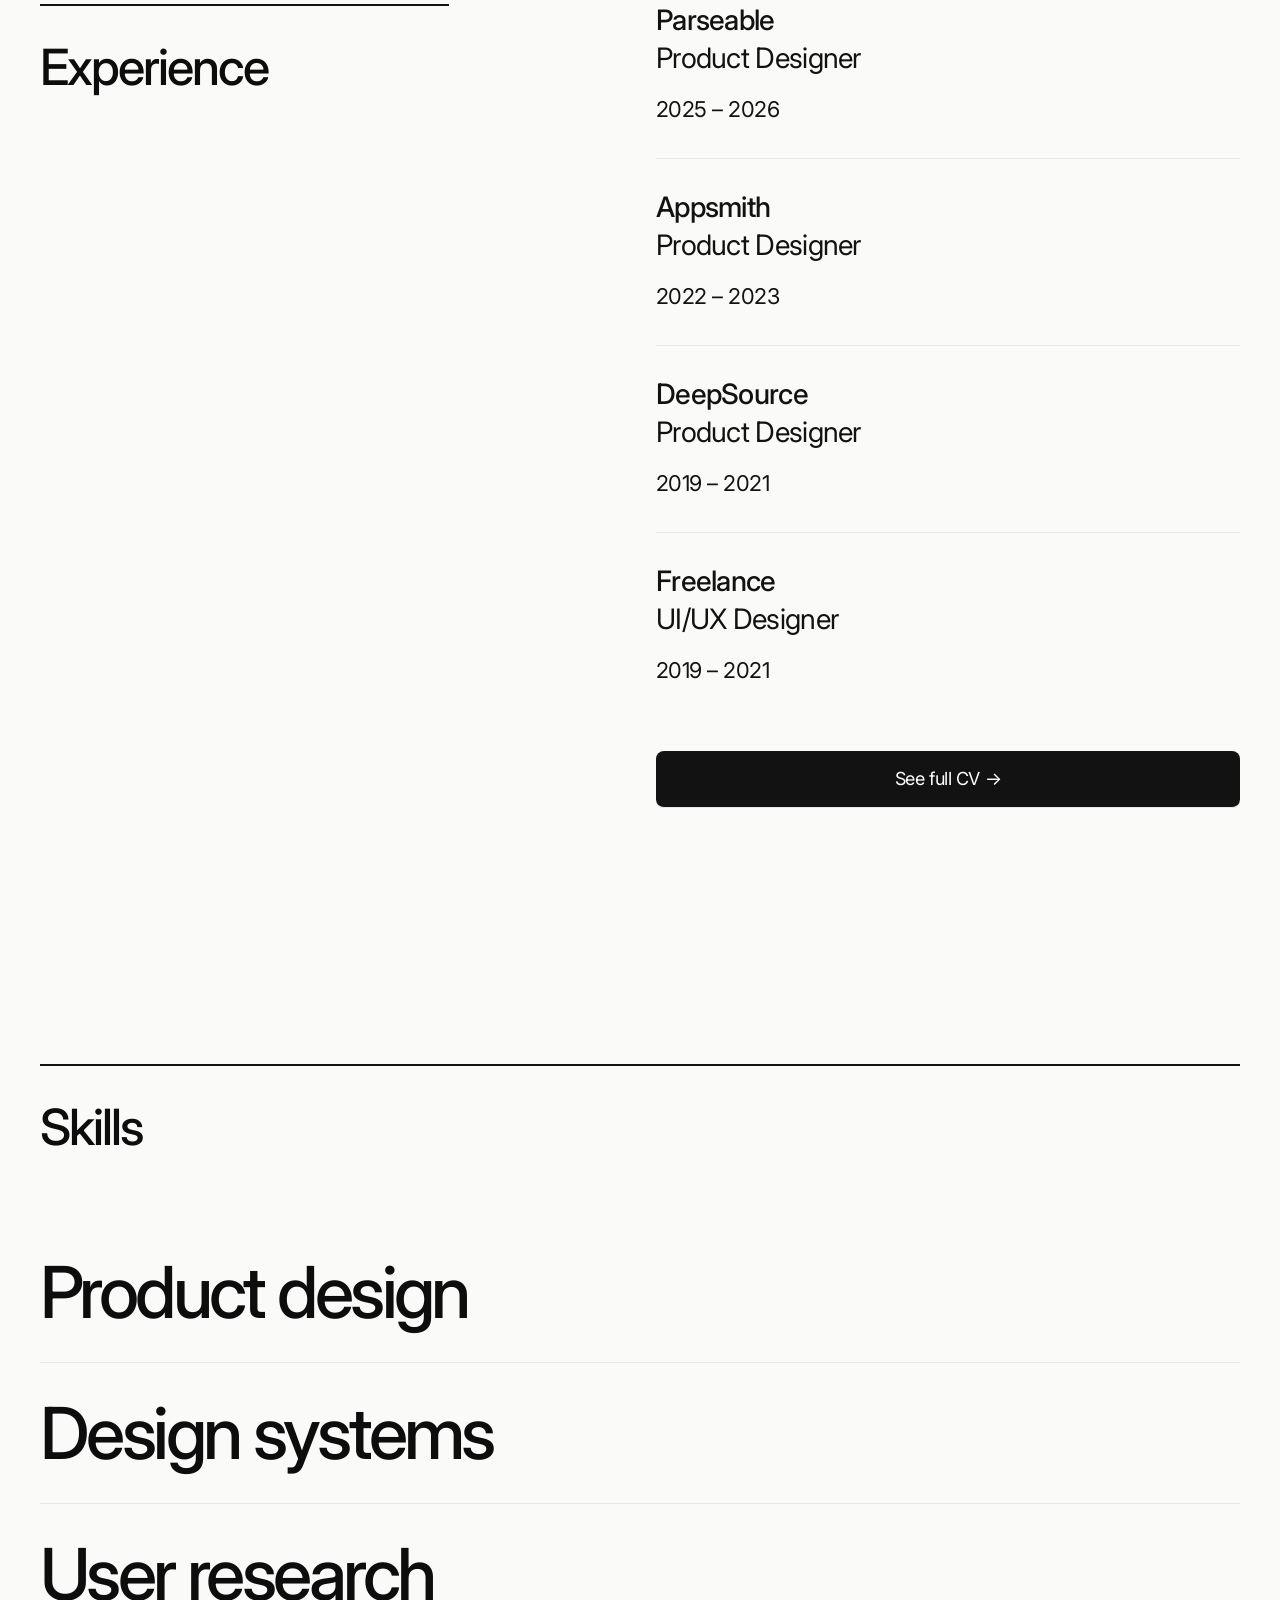
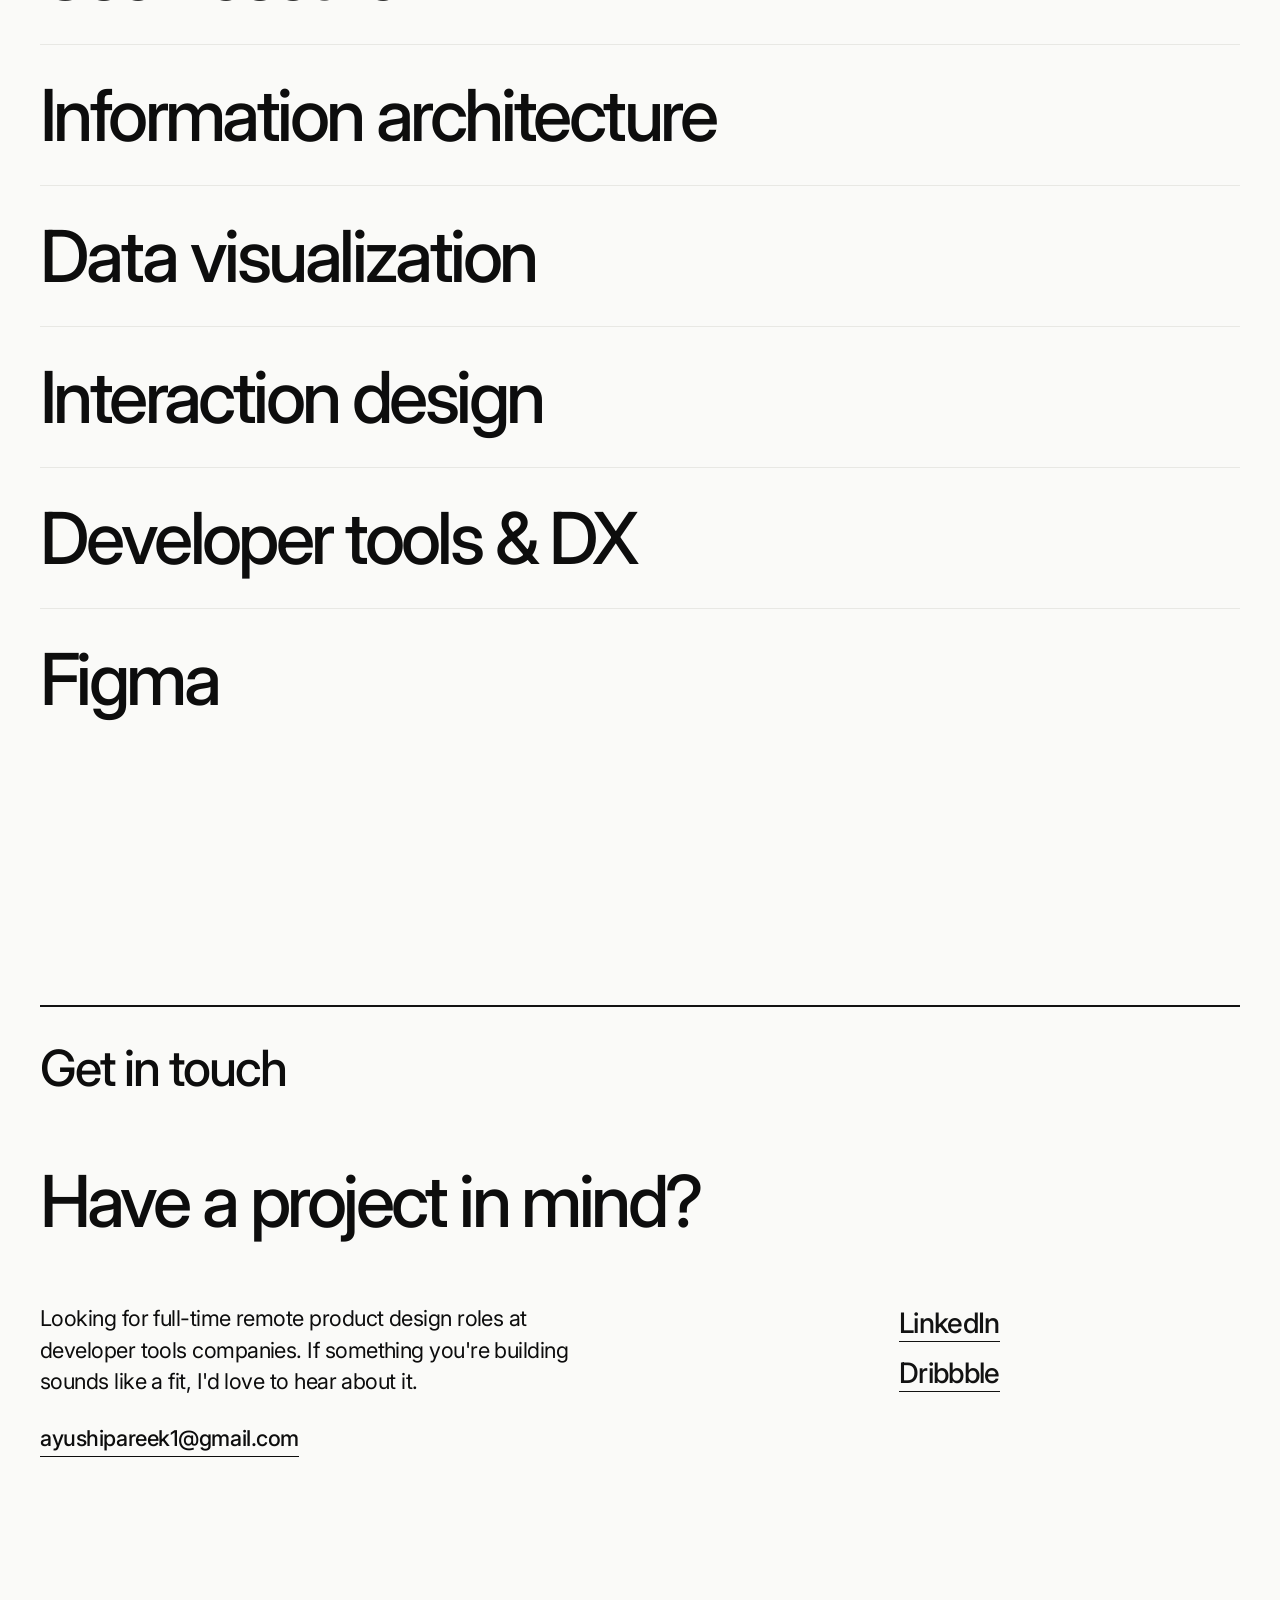
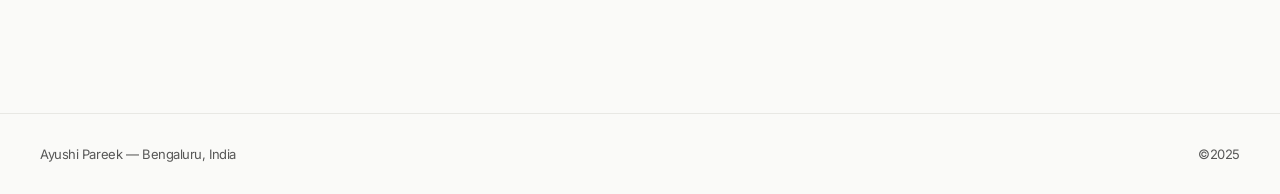
==== commit 451eaf7e: "Add files via upload" ====
--- a/index.html
+++ b/index.html
@@ -8,65 +8,53 @@
   <link rel="preconnect" href="https://fonts.googleapis.com">
   <link rel="preconnect" href="https://fonts.gstatic.com" crossorigin>
   <link rel="stylesheet" href="shared.css">
-  <!-- Theme init: runs before paint to prevent flash of wrong theme -->
-  <script>
-    (function() {
-      var s = localStorage.getItem('theme');
-      var d = window.matchMedia('(prefers-color-scheme: dark)').matches;
-      document.documentElement.classList.add(s === 'dark' || (!s && d) ? 'dark' : 'light');
-    })();
-  </script>
+  
 </head>
 
 <body>
 
   <!-- NAV -->
   <nav id="nav">
-    <a href="index.html" class="nav-name">Ayushi Pareek</a>
-    <div class="nav-right">
-      <ul class="nav-links">
-        <li><a href="#work">Work</a></li>
-        <li><a href="#about">About</a></li>
-        <li><a href="#contact">Contact</a></li>
-      </ul>
-      <button class="theme-toggle" id="theme-toggle" aria-label="Toggle theme">
-        <svg class="icon-sun" viewBox="0 0 16 16" fill="none" xmlns="http://www.w3.org/2000/svg">
-          <circle cx="8" cy="8" r="3" stroke="currentColor" stroke-width="1.25"/>
-          <line x1="8" y1="1" x2="8" y2="3" stroke="currentColor" stroke-width="1.25" stroke-linecap="round"/>
-          <line x1="8" y1="13" x2="8" y2="15" stroke="currentColor" stroke-width="1.25" stroke-linecap="round"/>
-          <line x1="1" y1="8" x2="3" y2="8" stroke="currentColor" stroke-width="1.25" stroke-linecap="round"/>
-          <line x1="13" y1="8" x2="15" y2="8" stroke="currentColor" stroke-width="1.25" stroke-linecap="round"/>
-          <line x1="2.93" y1="2.93" x2="4.34" y2="4.34" stroke="currentColor" stroke-width="1.25" stroke-linecap="round"/>
-          <line x1="11.66" y1="11.66" x2="13.07" y2="13.07" stroke="currentColor" stroke-width="1.25" stroke-linecap="round"/>
-          <line x1="2.93" y1="13.07" x2="4.34" y2="11.66" stroke="currentColor" stroke-width="1.25" stroke-linecap="round"/>
-          <line x1="11.66" y1="4.34" x2="13.07" y2="2.93" stroke="currentColor" stroke-width="1.25" stroke-linecap="round"/>
-        </svg>
-        <svg class="icon-moon" viewBox="0 0 16 16" fill="none" xmlns="http://www.w3.org/2000/svg">
-          <path d="M13.5 10A6 6 0 0 1 6 2.5a6 6 0 1 0 7.5 7.5z" stroke="currentColor" stroke-width="1.25" stroke-linecap="round" stroke-linejoin="round"/>
-        </svg>
-      </button>
+    <div class="container">
+      <a href="index.html" class="nav-name">
+        <img src="assets/logo-mark.svg" alt="Ayushi Pareek" style="height: 2rem;">
+      </a>
+      <div class="nav-right">
+        <ul class="nav-links">
+          <li><a href="#work" class="text-nav">Work</a></li>
+          <li><a href="#about" class="text-nav">About</a></li>
+          <li><a href="#experience" class="text-nav">Experience</a></li>
+          <li><a href="#contact" class="text-nav">Contact</a></li>
+        </ul>
+        
+      </div>
     </div>
   </nav>
 
   <!-- HERO -->
-  <div class="wrap">
-    <div class="hero">
-      <h1 class="fade-in">
-        <span class="hero-name">Ayushi Pareek</span>
-        <span class="hero-title">Senior product designer<br>for developer tools</span>
-      </h1>
-      <p class="hero-bio fade-in d2">
-        I've spent five years designing technically complex products that feel obvious to the engineers using them. Most recently at <a href="#">Parseable</a>. Previously at <a href="#">Appsmith</a> and <a href="#">DeepSource</a>.
+  <div class="hero-section">
+    <div class="wrap">
+      <div class="hero">
+        <h1 class="fade-in text-hero">
+          <span class="hero-name">Ayushi Pareek</span>
+          <span class="hero-title text-hero-title">Senior product designer<br>for developer tools</span>
+        </h1>
+      </div>
+    </div>
+  </div>
+
+  <div class="hero-bio-section">
+    <div class="wrap">
+      <p class="fade-in d2 text-hero-bio">
+        I've spent five years designing technically complex products that feel obvious to the engineers using them. Most recently at <a href="https://www.parseable.com" target="_blank" rel="noopener">Parseable</a>. Previously at <a href="https://www.appsmith.com" target="_blank" rel="noopener">Appsmith</a> and <a href="https://deepsource.com" target="_blank" rel="noopener">DeepSource</a>.
       </p>
     </div>
   </div>
 
-  <div class="divider"></div>
-
   <!-- WORK -->
-  <div class="wrap" id="work">
-    <div class="section">
-      <h2 class="section-heading fade-in">Work</h2>
+  <div class="container" id="work">
+    <div class="section">
+      <h2 class="section-heading fade-in text-section-label">Work</h2>
       <div class="work-list">
 
         <a href="work/parseable.html" class="work-card fade-in d1">
@@ -74,10 +62,10 @@
             <!-- replace with: <img src="assets/parseable.jpg" alt="Parseable"> -->
           </div>
           <div class="work-card-row">
-            <span class="work-card-name">Parseable</span>
-            <span class="work-card-arrow">↗</span>
-          </div>
-          <p class="work-card-desc">Log analytics and observability platform</p>
+            <span class="work-card-name text-work-card-title">Parseable</span>
+            <span class="work-card-arrow text-work-arrow">↗</span>
+          </div>
+          <p class="work-card-desc text-work-card-desc">Log analytics and observability platform</p>
         </a>
 
         <a href="work/deepsource.html" class="work-card fade-in d2">
@@ -85,10 +73,10 @@
             <!-- replace with: <img src="assets/deepsource.jpg" alt="DeepSource"> -->
           </div>
           <div class="work-card-row">
-            <span class="work-card-name">DeepSource</span>
-            <span class="work-card-arrow">↗</span>
-          </div>
-          <p class="work-card-desc">Static analysis and code quality tooling</p>
+            <span class="work-card-name text-work-card-title">DeepSource</span>
+            <span class="work-card-arrow text-work-arrow">↗</span>
+          </div>
+          <p class="work-card-desc text-work-card-desc">Static analysis and code quality tooling</p>
         </a>
 
         <a href="work/appsmith.html" class="work-card fade-in d3">
@@ -96,71 +84,91 @@
             <!-- replace with: <img src="assets/appsmith.jpg" alt="Appsmith"> -->
           </div>
           <div class="work-card-row">
-            <span class="work-card-name">Appsmith</span>
-            <span class="work-card-arrow">↗</span>
-          </div>
-          <p class="work-card-desc">Low-code platform for internal tools</p>
+            <span class="work-card-name text-work-card-title">Appsmith</span>
+            <span class="work-card-arrow text-work-arrow">↗</span>
+          </div>
+          <p class="work-card-desc text-work-card-desc">Low-code platform for internal tools</p>
         </a>
 
       </div>
     </div>
   </div>
 
-  <div class="divider" style="margin-top: 4rem;"></div>
-
   <!-- ABOUT -->
-  <div class="wrap" id="about">
-    <div class="section">
-      <h2 class="section-heading fade-in">About</h2>
+  <div class="container" id="about">
+    <div class="section">
+      <h2 class="section-heading fade-in text-section-label">About</h2>
       <div class="about-body fade-in d1">
-        <p>I'm a senior product designer based in Bengaluru. Five years, one focus: developer tools. I've worked across observability, static code analysis, and low-code platforms. I learn how a product actually works before I touch a screen. That shows up in the work.</p>
-        <p>I've built design systems from scratch, designed for novel problem spaces like AI agent observability, and shipped with small engineering-led teams where everyone has opinions and speed matters. I move well in that environment.</p>
-        <p>Outside of design, I make things with paper and cardboard. Notebooks, miniatures, furniture. Turns out, building physical systems from scratch and building design systems aren't that different.</p>
-      </div>
-
-      <ul class="exp-list">
-        <li class="exp-item fade-in d1">
-          <div>
-            <div class="exp-company">Parseable</div>
-            <div class="exp-role">Product Designer</div>
-          </div>
-          <span class="exp-dates">2025 – 2026</span>
-        </li>
-        <li class="exp-item fade-in d2">
-          <div>
-            <div class="exp-company">Appsmith</div>
-            <div class="exp-role">Product Designer</div>
-          </div>
-          <span class="exp-dates">2022 – 2023</span>
-        </li>
-        <li class="exp-item fade-in d3">
-          <div>
-            <div class="exp-company">DeepSource</div>
-            <div class="exp-role">Product Designer</div>
-          </div>
-          <span class="exp-dates">2019 – 2021</span>
-        </li>
-        <li class="exp-item fade-in d4">
-          <div>
-            <div class="exp-company">Freelance</div>
-            <div class="exp-role">UI/UX Designer</div>
-          </div>
-          <span class="exp-dates">2019 – 2021</span>
-        </li>
+        <div class="about-grid">
+          <p class="text-about-primary">I'm a senior product designer based in Bengaluru. Five years, one focus: developer tools. I've worked across observability, static code analysis, and low-code platforms. I learn how a product actually works before I touch a screen. That shows up in the work.</p>
+          <div class="about-col-right">
+            <p class="text-about-secondary">I've built design systems from scratch, designed for novel problem spaces like AI agent observability, and shipped with small engineering-led teams where everyone has opinions and speed matters. I move well in that environment.</p>
+            <p class="text-about-secondary">Outside of design, I make things with paper and cardboard. Notebooks, miniatures, furniture. Turns out, building physical systems from scratch and building design systems aren't that different.</p>
+          </div>
+        </div>
+      </div>
+    </div>
+  </div>
+
+  <!-- EXPERIENCE -->
+  <div class="container" id="experience">
+    <div class="section exp-section">
+      <div class="exp-grid">
+        <div class="exp-heading-col">
+          <h2 class="section-heading fade-in text-section-label">Experience</h2>
+        </div>
+        <div class="exp-content-col">
+          <ul class="exp-list">
+            <li class="exp-item fade-in d1">
+              <div class="exp-company text-experience-company">Parseable</div>
+              <div class="exp-role text-experience-role">Product Designer</div>
+              <div class="exp-dates text-experience-dates">2025 – 2026</div>
+            </li>
+            <li class="exp-item fade-in d2">
+              <div class="exp-company text-experience-company">Appsmith</div>
+              <div class="exp-role text-experience-role">Product Designer</div>
+              <div class="exp-dates text-experience-dates">2022 – 2023</div>
+            </li>
+            <li class="exp-item fade-in d3">
+              <div class="exp-company text-experience-company">DeepSource</div>
+              <div class="exp-role text-experience-role">Product Designer</div>
+              <div class="exp-dates text-experience-dates">2019 – 2021</div>
+            </li>
+            <li class="exp-item fade-in d4">
+              <div class="exp-company text-experience-company">Freelance</div>
+              <div class="exp-role text-experience-role">UI/UX Designer</div>
+              <div class="exp-dates text-experience-dates">2019 – 2021</div>
+            </li>
+          </ul>
+          <a href="resume_ayushi_pareek_ATS.docx" class="cv-link fade-in text-cv-link">See full CV →</a>
+        </div>
+      </div>
+    </div>
+  </div>
+
+  <!-- SKILLS -->
+  <div class="container" id="skills">
+    <div class="section">
+      <h2 class="section-heading fade-in text-section-label">Skills</h2>
+      <ul class="skills-list">
+        <li class="skill-item text-skills">Product design</li>
+        <li class="skill-item text-skills">Design systems</li>
+        <li class="skill-item text-skills">User research</li>
+        <li class="skill-item text-skills">Information architecture</li>
+        <li class="skill-item text-skills">Data visualization</li>
+        <li class="skill-item text-skills">Interaction design</li>
+        <li class="skill-item text-skills">Developer tools & DX</li>
+        <li class="skill-item text-skills">Figma</li>
       </ul>
-
-      <a href="resume_ayushi_pareek_ATS.docx" class="cv-link fade-in">See full CV →</a>
-
-      <!-- SKILLS -->
-      <div class="skills-wrap fade-in">
-        <div class="skills-display">
-          Product design<span class="dot">·</span>Design systems<span class="dot">·</span>User research<span class="dot">·</span>Information architecture<span class="dot">·</span>Data visualization<span class="dot">·</span>Interaction design<span class="dot">·</span>Developer tools &amp; DX<span class="dot">·</span>Figma
-        </div>
-      </div>
-
-      <!-- INTERESTS MARQUEE -->
+    </div>
+  </div>
+
+  <!-- INTERESTS -->
+<!--
+  <div class="container" id="interests">
+    <div class="section">
+      <h2 class="section-heading fade-in text-section-label">Interests</h2>
       <div class="marquee-section fade-in">
-        <p class="marquee-label">Interests</p>
         <div class="marquee-track" id="marquee">
           <div class="marquee-img" style="background:#1e1e1e;"></div>
           <div class="marquee-img" style="background:#222;"></div>
@@ -168,7 +176,6 @@
           <div class="marquee-img" style="background:#202020;"></div>
           <div class="marquee-img" style="background:#1c1c1c;"></div>
           <div class="marquee-img" style="background:#242424;"></div>
-          <!-- duplicates for seamless loop -->
           <div class="marquee-img" style="background:#1e1e1e;"></div>
           <div class="marquee-img" style="background:#222;"></div>
           <div class="marquee-img" style="background:#1a1a1a;"></div>
@@ -177,50 +184,106 @@
           <div class="marquee-img" style="background:#242424;"></div>
         </div>
       </div>
-
-    </div>
-  </div>
-
-  <div class="divider" style="margin-top: 4rem;"></div>
+    </div>
+  </div>
+-->
 
   <!-- CONTACT -->
-  <div class="wrap" id="contact">
-    <div class="section">
-      <h2 class="contact-heading fade-in">Have a role in mind?</h2>
-      <p class="contact-body fade-in d1">Looking for full-time remote product design roles at developer tools companies. If something you're building sounds like a fit, I'd love to hear about it.</p>
-      <a href="mailto:ayushipareek@gmail.com" class="contact-email fade-in d2">ayushipareek@gmail.com</a>
-      <br><br>
-      <ul class="social-row fade-in d3">
-        <li><a href="#" target="_blank" rel="noopener">LinkedIn</a></li>
-        <li><a href="#" target="_blank" rel="noopener">Dribbble</a></li>
-      </ul>
+  <div class="container" id="contact">
+    <div class="section">
+<h2 class="contact-heading fade-in text-contact-heading">Get in touch</h2>
+      <h3 class="contact-subheading fade-in text-hero">Have a project in mind?</h3>
+      <div class="contact-grid">
+        <div class="contact-left">
+            <p class="contact-body fade-in d1 text-body">Looking for full-time remote product design roles at developer tools companies. If something you're building sounds like a fit, I'd love to hear about it.</p>
+          <a href="mailto:ayushipareek1@gmail.com" class="contact-email fade-in d2 text-contact-email">ayushipareek1@gmail.com</a>
+        </div>
+        <ul class="social-row fade-in d3">
+          <li><a href="#" target="_blank" rel="noopener" class="text-link">LinkedIn</a></li>
+          <li><a href="#" target="_blank" rel="noopener" class="text-link">Dribbble</a></li>
+        </ul>
+      </div>
     </div>
   </div>
 
   <!-- EMAIL STRIP -->
+<!--
   <div class="email-strip fade-in">
-    <div class="email-strip-text">
-      <h3>Stay in the loop</h3>
-      <p>Design thoughts and process notes. No spam.</p>
-    </div>
-    <div class="email-form">
-      <input class="email-input" type="email" placeholder="your@email.com">
-      <button class="email-btn">Subscribe</button>
-    </div>
-  </div>
+    <div class="container">
+      <div class="email-strip-text">
+        <h3 class="text-email-heading">Stay in the loop</h3>
+        <p class="text-email-helper-strip">Design thoughts and process notes. No spam.</p>
+      </div>
+      <div class="email-form">
+        <input class="email-input text-email-input" type="email" placeholder="your@email.com">
+        <button class="email-btn text-email-btn">Subscribe</button>
+      </div>
+    </div>
+  </div>
+-->
 
   <!-- FOOTER -->
   <footer>
-    <span>Ayushi Pareek — Bengaluru, India</span>
-    <span>©2025</span>
+    <div class="container">
+      <span class="text-footer">Ayushi Pareek — Bengaluru, India</span>
+      <span class="text-footer">©2025</span>
+    </div>
   </footer>
 
   <script>
     // Scrolled nav
     const nav = document.getElementById('nav');
-    window.addEventListener('scroll', () => {
-      nav.classList.toggle('scrolled', window.scrollY > 40);
-    }, { passive: true });
+    const heroSection = document.querySelector('.hero-section');
+    let ambientStartTime = Date.now();
+    const ambientDuration = 24000;
+
+    const lightGradient = [
+      { time: 0, color: '#e9f6f1' },
+      { time: 0.16, color: '#eef4df' },
+      { time: 0.33, color: '#eff6ed' },
+      { time: 0.5, color: '#eaf4ff' },
+      { time: 0.66, color: '#f7e9ee' },
+      { time: 0.83, color: '#f9e6eb' },
+      { time: 1, color: '#e9f6f1' }
+    ];
+
+    function getGradientColor(progress) {
+      const colors = lightGradient;
+      for (let i = 0; i < colors.length - 1; i++) {
+        if (progress >= colors[i].time && progress <= colors[i + 1].time) {
+          const segmentProgress = (progress - colors[i].time) / (colors[i + 1].time - colors[i].time);
+          const c1 = colors[i].color;
+          const c2 = colors[i + 1].color;
+          const r1 = parseInt(c1.slice(1,3), 16), g1 = parseInt(c1.slice(3,5), 16), b1 = parseInt(c1.slice(5,7), 16);
+          const r2 = parseInt(c2.slice(1,3), 16), g2 = parseInt(c2.slice(3,5), 16), b2 = parseInt(c2.slice(5,7), 16);
+          const r = Math.round(r1 + (r2 - r1) * segmentProgress);
+          const g = Math.round(g1 + (g2 - g1) * segmentProgress);
+          const b = Math.round(b1 + (b2 - b1) * segmentProgress);
+          return `#${r.toString(16).padStart(2,'0')}${g.toString(16).padStart(2,'0')}${b.toString(16).padStart(2,'0')}`;
+        }
+      }
+      return colors[0].color;
+    }
+
+    function updateNavBackground() {
+      const scrollY = window.scrollY;
+      const heroHeight = heroSection ? heroSection.offsetHeight : 600;
+      
+      if (scrollY > 40) {
+        const scrollProgress = Math.min(scrollY / heroHeight, 1);
+        const ambientProgress = ((Date.now() - ambientStartTime) % ambientDuration) / ambientDuration;
+        const combinedProgress = Math.min(scrollProgress + ambientProgress * 0.3, 1);
+        const bgColor = getGradientColor(combinedProgress);
+        nav.style.backgroundColor = bgColor;
+        nav.classList.add('scrolled');
+      } else {
+        nav.style.backgroundColor = 'transparent';
+        nav.classList.remove('scrolled');
+      }
+    }
+
+    window.addEventListener('scroll', updateNavBackground, { passive: true });
+    setInterval(updateNavBackground, 100);
 
     // Fade-in on scroll
     const observer = new IntersectionObserver((entries) => {
@@ -233,15 +296,6 @@
       if (el.getBoundingClientRect().top < window.innerHeight) { el.classList.add('visible'); }
       else { observer.observe(el); }
     });
-
-    // Theme toggle click handler
-    document.getElementById('theme-toggle').addEventListener('click', function() {
-      const html = document.documentElement;
-      const isDark = html.classList.contains('dark');
-      html.classList.remove('dark', 'light');
-      html.classList.add(isDark ? 'light' : 'dark');
-      localStorage.setItem('theme', isDark ? 'light' : 'dark');
-    });
   </script>
 
 </body>
--- a/shared.css
+++ b/shared.css
@@ -1,11 +1,9 @@
-
-
 @import url('https://fonts.googleapis.com/css2?family=Inter:wght@300;400;500;600;700;800;900&display=swap');
 
 /* ── RESET ── */
 *, *::before, *::after { box-sizing: border-box; margin: 0; padding: 0; }
 
-/* ── VARIABLES: LIGHT (default) ── */
+/* ── VARIABLES: LIGHT ── */
 :root {
   --bg:      #fafaf8;
   --surface: #f0f0ee;
@@ -13,40 +11,29 @@
   --white:   #0d0d0d;
   --grey1:   #555555;
   --grey2:   #999999;
-  --max:     780px;
-}
-
-/* ── VARIABLES: DARK (JS toggle) ── */
-html.dark {
-  --bg:      #0d0d0d;
-  --surface: #161616;
-  --border:  #2a2a2a;
-  --white:   #ffffff;
-  --grey1:   #a0a0a0;
-  --grey2:   #5a5a5a;
-}
-
-/* ── VARIABLES: DARK (system preference) ── */
-@media (prefers-color-scheme: dark) {
-  html:not(.light) {
-    --bg:      #0d0d0d;
-    --surface: #161616;
-    --border:  #2a2a2a;
-    --white:   #ffffff;
-    --grey1:   #a0a0a0;
-    --grey2:   #5a5a5a;
-  }
-}
-
-/* ── BASE ── */
-html { font-size: 16px; -webkit-font-smoothing: antialiased; }
+  --max:     844px;
+}
+
+/* ── BASE TYPOGRAPHY ── */
+html {
+  font-size: 16px;
+  -webkit-font-smoothing: antialiased;
+  background: var(--bg);
+  scroll-padding-top: 100px;
+}
+
+nav {
+  height: 80px;
+}
 
 body {
-  background: var(--bg);
+  background: transparent;
   color: var(--white);
   font-family: 'Inter', system-ui, sans-serif;
-  font-size: 1rem;
-  line-height: 1.6;
+  font-size: 1.375rem;
+  line-height: 2rem;
+  letter-spacing: -0.02em;
+  font-weight: 400;
   overflow-x: hidden;
   transition: background 0.2s ease, color 0.2s ease;
 }
@@ -61,41 +48,31 @@
   position: fixed;
   top: 0; left: 0; right: 0;
   z-index: 100;
+  background: transparent;
+  transition: border-color 0.3s;
+  border-bottom: 1px solid transparent;
+}
+
+nav .container {
   display: flex;
   justify-content: space-between;
   align-items: center;
-  padding: 1.5rem 2.5rem;
-  transition: background 0.3s, border-color 0.3s;
-  border-bottom: 1px solid transparent;
-}
-
-/* Light scrolled */
+  padding-top: 1.5rem;
+  padding-bottom: 1.5rem;
+}
+
 nav.scrolled {
-  background: rgba(250, 250, 248, 0.92);
   backdrop-filter: blur(12px);
   -webkit-backdrop-filter: blur(12px);
   border-bottom-color: var(--border);
 }
 
-/* Dark scrolled — JS toggle */
-html.dark nav.scrolled {
-  background: rgba(13, 13, 13, 0.92);
-}
-
-/* Dark scrolled — system preference */
-@media (prefers-color-scheme: dark) {
-  html:not(.light) nav.scrolled {
-    background: rgba(13, 13, 13, 0.92);
-  }
-}
-
 .nav-name {
-  font-size: 0.9375rem;
-  font-weight: 600;
+  font-size: 1.25rem;
+  font-weight: 500;
   letter-spacing: -0.02em;
 }
 
-/* Wrapper for links + toggle — keeps them right-aligned together */
 .nav-right {
   display: flex;
   align-items: center;
@@ -109,58 +86,283 @@
 }
 
 .nav-links a {
-  font-size: 0.875rem;
-  font-weight: 400;
+  font-weight: 400;
+  color: #121212;
+  transition: color 0.15s;
+  position: relative;
+  text-decoration: none;
+}
+
+.nav-links a::after {
+  content: '';
+  position: absolute;
+  left: 0;
+  bottom: -5px;
+  width: 0;
+  height: 1.4px;
+  background: rgba(18, 18, 18, 0.8);
+  transition: width 0.25s ease;
+}
+
+.nav-links a:hover::after {
+  width: 100%;
+}
+
+/* ─────────────────────────────────────────
+   TYPOGRAPHY CLASSES
+   ───────────────────────────────────────── */
+
+/* Hero H1 — Homepage hero name + title, Case study page title */
+.text-hero {
+  font-size: clamp(2.375rem, 5.6vw, 5rem);
+  font-weight: 500;
+  letter-spacing: -0.05em;
+  line-height: 1.06;
+}
+
+/* About — Primary text ("I'm Ben...") */
+.text-about-primary {
+  font-size: clamp(1.375rem, 2.2vw, 2rem);
+  font-weight: 500;
+  letter-spacing: -0.025em;
+  line-height: 1.41;
+  max-width: 85%;
+}
+
+/* About — Secondary text ("I was most recently...") */
+.text-about-secondary {
+  font-size: clamp(1.125rem, 1.7vw, 1.5rem);
+  font-weight: 400;
+  letter-spacing: -0.025em;
+  line-height: 1.46;
+}
+
+/* Skills display — Large skills list items */
+.text-skills {
+  font-size: clamp(2.25rem, 5.6vw, 5rem);
+  font-weight: 500;
+  letter-spacing: -0.05em;
+  line-height: 1.06;
+}
+
+/* Section label — "Work", "About", "Experience", "Process" */
+/* H2 — overview inside case study (same styling) */
+.text-section-label,
+.text-h2 {
+  font-size: clamp(1.75rem, 3.9vw, 3.5rem);
+  font-weight: 500;
+  letter-spacing: -0.04em;
+  line-height: 1.2;
+  padding-bottom: 2rem;
+}
+
+/* H3 — Sub-heading ("Breaking down the project") */
+.text-h3 {
+  font-size: clamp(1.375rem, 2.2vw, 2rem);
+  font-weight: 500;
+  letter-spacing: -0.025em;
+  line-height: 1.19;
+}
+
+/* Body — Homepage about section, Case study paragraphs */
+.text-body {
+  font-size: clamp(1.125rem, 1.7vw, 1.5rem);
+  font-weight: 400;
+  letter-spacing: -0.025em;
+  line-height: 1.46;
+}
+
+.work-page .text-body {
+  color: #121212;
+}
+
+.work-page .btn-primary {
+  display: inline-block;
+  margin-top: 2rem;
+}
+
+/* Next project title — "Appsmith →" in case study footer */
+.text-next-project {
+  font-size: clamp(2.25rem, 5.6vw, 5rem);
+  font-weight: 500;
+  line-height: 1.06;
+}
+
+.next-title {
+  letter-spacing: -0.03em;
+  position: relative;
+  text-decoration: none;
+}
+
+.next-title::after {
+  content: '';
+  position: absolute;
+  left: 0;
+  bottom: -2px;
+  width: 0;
+  height: 1.4px;
+  background: rgba(18, 18, 18, 0.8);
+  transition: width 0.25s ease;
+}
+
+.next-link:hover .next-title::after {
+  width: 100%;
+}
+}
+
+/* Work card title — "Parseable →" on homepage */
+.text-work-card-title {
+  font-size: clamp(1.25rem, 1.7vw, 1.5rem);
+  font-weight: 500;
+  letter-spacing: -0.025em;
+  line-height: 1.21;
+}
+
+/* Work card description — "Log analytics and..." */
+.text-work-card-desc {
+  font-size: clamp(1.125rem, 1.7vw, 1.5rem);
+  font-weight: 400;
+  letter-spacing: -0.025em;
+  line-height: 1.46;
+  padding-left: 4px;
+}
+
+/* Nav links — Work, About, Contact */
+/* Nav name — "Ayushi Pareek" */
+.text-nav {
+  font-size: clamp(1rem, 1.4vw, 1.25rem);
+  font-weight: 500;
+  letter-spacing: -0.02em;
+  line-height: 1.2;
+}
+
+/* Breadcrumb — Home → Work → Parseable */
+.text-breadcrumb {
+  font-size: clamp(0.875rem, 1.1vw, 1rem);
+  font-weight: 500;
+  letter-spacing: -0.02em;
+  line-height: 1.44;
+}
+
+/* Sidebar label — "My contribution", "The team" */
+.text-sidebar-label {
+  font-size: clamp(0.9375rem, 1.4vw, 1.25rem);
+  font-weight: 500;
+  letter-spacing: -0.02em;
+  line-height: 1.45;
+  color: #121212;
+}
+
+/* Sidebar value — "1 × product designer" */
+.text-sidebar-value {
+  font-size: clamp(0.9375rem, 1.4vw, 1.25rem);
+  font-weight: 400;
+  letter-spacing: -0.02em;
+  line-height: 1.45;
+}
+
+/* Experience company — "Parseable", "Appsmith" */
+/* Experience role — "Product Designer" */
+.text-experience-company,
+.text-experience-role {
+  font-size: clamp(1.375rem, 2.2vw, 2rem);
+  font-weight: 500;
+  letter-spacing: -0.025em;
+  line-height: 1.19;
+}
+
+/* Experience dates — "2025 – 2026" */
+.text-experience-dates {
+  font-size: clamp(1.125rem, 1.7vw, 1.5rem);
+  font-weight: 400;
+  letter-spacing: -0.025em;
+  line-height: 1.46;
+}
+
+/* Button — "See full CV →", "See product →" */
+.text-button {
+  font-size: clamp(0.75rem, 1vw, 0.875rem);
+  font-weight: 500;
+  letter-spacing: -0.02em;
+  line-height: 1.18;
+}
+
+/* Links — "LinkedIn", "Dribbble" */
+.text-link {
+  font-size: clamp(1.375rem, 2.2vw, 2rem);
+  font-weight: 500;
+  letter-spacing: -0.025em;
+  line-height: 1.19;
+}
+
+/* Email helper/placeholder — "your@email.com", "No spam..." */
+.text-email-helper {
+  font-size: clamp(0.875rem, 1.1vw, 1rem);
+  font-weight: 400;
+  letter-spacing: -0.02em;
+  line-height: 1.44;
+}
+
+/* Contact heading — "Have a role in mind?" */
+.text-contact-heading {
+  font-size: clamp(1.75rem, 3.9vw, 3.5rem);
+  font-weight: 500;
+  letter-spacing: -0.04em;
+  line-height: 1.2;
+}
+
+/* Contact email — mailto link */
+.text-contact-email {
+  font-size: clamp(1.125rem, 1.7vw, 1.5rem);
+  font-weight: 500;
+  letter-spacing: -0.02em;
+}
+
+/* Hero title — "Senior product designer for developer tools" */
+.text-hero-title {
+  font-size: clamp(2.375rem, 5.6vw, 5rem);
+  font-weight: 500;
+  letter-spacing: -0.05em;
+  line-height: 1.06;
   color: var(--grey1);
-  transition: color 0.15s;
-}
-
-.nav-links a:hover { color: var(--white); }
-
-/* ── THEME TOGGLE ── */
-.theme-toggle {
-  background: none;
-  border: 1px solid var(--border);
-  border-radius: 2rem;
-  padding: 0.3rem 0.65rem;
-  cursor: pointer;
-  display: flex;
-  align-items: center;
-  gap: 0.35rem;
-  font-size: 0.75rem;
-  font-family: 'Inter', system-ui, sans-serif;
-  font-weight: 400;
+}
+
+/* Hero bio */
+.text-hero-bio {
+  font-size: 2rem;
+  font-weight: 400;
+  letter-spacing: -0.025em;
+  line-height: 1.5;
   color: var(--grey1);
-  transition: border-color 0.15s, color 0.15s, background 0.2s;
-  white-space: nowrap;
-  flex-shrink: 0;
-}
-
-.theme-toggle:hover {
-  border-color: var(--grey1);
-  color: var(--white);
-}
-
-.theme-toggle svg {
-  width: 14px;
-  height: 14px;
-  flex-shrink: 0;
-  display: block;
-}
-
-/* Light mode: show moon, hide sun */
-.icon-sun  { display: none;  }
-.icon-moon { display: block; }
-
-/* Dark mode (JS): show sun, hide moon */
-html.dark .icon-sun  { display: block; }
-html.dark .icon-moon { display: none;  }
-
-/* Dark mode (system preference): show sun, hide moon */
-@media (prefers-color-scheme: dark) {
-  html:not(.light) .icon-sun  { display: block; }
-  html:not(.light) .icon-moon { display: none;  }
-}
+}
+
+@media (max-width: 1023px) {
+  .text-hero-bio {
+    font-size: 1.5rem;
+  }
+}
+
+@media (max-width: 767px) {
+  .text-hero-bio {
+    font-size: 1rem;
+  }
+}
+
+@media (max-width: 1279px) {
+  .text-hero-bio {
+    font-size: clamp(1.5rem, 1.7vw, 2rem);
+  }
+}
+
+.text-hero-bio a {
+  color: #121212;
+  font-weight: 500;
+  text-decoration: underline;
+  text-underline-offset: 4px;
+  transition: opacity 0.15s;
+}
+
+.text-hero-bio a:hover { opacity: 0.7; }
 
 /* ─────────────────────────────────────────
    SHARED LAYOUT
@@ -171,93 +373,136 @@
   padding: 0 2.5rem;
 }
 
-/* Fade-in animation */
-.fade-in { opacity: 0; transform: translateY(16px); transition: opacity 0.55s ease, transform 0.55s ease; }
+.container {
+  max-width: 1280px;
+  margin: 0 auto;
+  padding: 0 2.5rem;
+}
+
+.fade-in { 
+  opacity: 0; 
+  transform: translateY(16px); 
+  transition: opacity 0.55s ease, transform 0.55s ease; 
+}
 .fade-in.visible { opacity: 1; transform: none; }
 .fade-in.d1 { transition-delay: 0.05s; }
 .fade-in.d2 { transition-delay: 0.12s; }
 .fade-in.d3 { transition-delay: 0.20s; }
 .fade-in.d4 { transition-delay: 0.28s; }
 
-/* Divider */
 .divider { height: 1px; background: var(--border); margin: 0 2.5rem; }
 
-/* Shared footer */
 footer {
-  padding: 1.5rem 2.5rem;
   display: flex;
   justify-content: space-between;
   align-items: center;
   flex-wrap: wrap;
   gap: 0.5rem;
-}
-
-footer span, footer a { font-size: 0.8125rem; color: var(--grey2); }
-footer a:hover { color: var(--grey1); }
+  border-top: 1px solid var(--border);
+}
+
+footer .container {
+  padding-top: 1.5rem;
+  padding-bottom: 1.5rem;
+  display: flex;
+  justify-content: space-between;
+  align-items: center;
+  width: 100%;
+  flex-wrap: wrap;
+  gap: 0.5rem;
+}
 
 /* ─────────────────────────────────────────
    INDEX PAGE — HERO
    ───────────────────────────────────────── */
+.hero-section {
+  width: 100%;
+  animation: ambient 24s ease-in-out infinite;
+}
+
 .hero {
-  padding-top: 10rem;
+  padding-top: 12rem;
   padding-bottom: 5rem;
 }
 
 .hero h1 {
-  font-size: clamp(3.25rem, 9vw, 6.5rem);
-  font-weight: 800;
-  line-height: 0.98;
-  letter-spacing: -0.04em;
-  margin-bottom: 2.25rem;
+  margin-bottom: 2rem;
 }
 
 .hero-name { display: block; }
 
-.hero-title {
-  display: block;
-  color: var(--grey1);
-  font-weight: 700;
-}
-
-.hero-bio {
-  font-size: 1.0625rem;
-  line-height: 1.75;
-  color: var(--grey1);
-  font-weight: 300;
-  max-width: 520px;
-}
-
-.hero-bio a {
-  color: var(--white);
-  font-weight: 500;
-  border-bottom: 1px solid var(--border);
-  transition: border-color 0.15s;
-}
-
-.hero-bio a:hover { border-color: var(--white); }
+.hero-bio-section {
+  padding-top: 8rem;
+  padding-bottom: 16rem;
+}
+
+.hero-bio-section .hero-bio { color: var(--grey1); }
 
 /* ── INDEX PAGE — SECTIONS ── */
-.section { padding-top: 5rem; padding-bottom: 1rem; }
-
-.section-heading {
-  font-size: 1.75rem;
-  font-weight: 800;
-  letter-spacing: -0.03em;
-  margin-bottom: 2rem;
+.section { padding-top: 4rem; padding-bottom: 16rem; }
+
+#work .section { scroll-margin-top: 8rem; }
+#about .section { scroll-margin-top: 8rem; }
+#experience .section { scroll-margin-top: 8rem; }
+#skills .section { scroll-margin-top: 8rem; }
+#contact .section { scroll-margin-top: 8rem; }
+#interests .section { scroll-margin-top: 8rem; }
+
+#work .section {
+  border-top: 2px solid #121212;
+  padding-top: 2rem;
+}
+
+#about .section {
+  border-top: 2px solid #121212;
+  padding-top: 2rem;
+}
+
+#experience .section {
+  border-top: none;
+  padding-top: 0;
+}
+
+#experience .exp-section {
+  border-top: none;
+}
+
+.exp-heading-col {
+  border-top: 2px solid #121212;
+  padding-top: 2rem;
+  max-width: 70%;
+  position: sticky;
+  top: 8rem;
+}
+
+#skills .section {
+  border-top: 2px solid #121212;
+  padding-top: 2rem;
+}
+
+#contact .section {
+  border-top: 2px solid #121212;
+  padding-top: 2rem;
+}
+
+.work-list {
+  padding-top: 4rem;
+  display: flex;
+  flex-direction: column;
+  gap: 6rem;
 }
 
 /* ── INDEX PAGE — WORK CARDS ── */
-.work-list { display: flex; flex-direction: column; gap: 3rem; }
-
-.work-card { display: block; border-radius: 4px; overflow: hidden; }
+
+.work-card { display: block; overflow: hidden; }
 
 .work-card-img {
   width: 100%;
   aspect-ratio: 16/9;
   background: var(--surface);
   overflow: hidden;
-  border-radius: 4px;
-  margin-bottom: 1.1rem;
+  border-radius: 20px;
+  margin-bottom: 1.5rem;
   position: relative;
 }
 
@@ -266,90 +511,249 @@
 
 .work-card-img.p1 { background: linear-gradient(135deg, #1a1a2e 0%, #16213e 100%); }
 .work-card-img.p2 { background: linear-gradient(135deg, #1a2e1a 0%, #16312a 100%); }
-.work-card-img.p3 { background: linear-gradient(135deg, #2e1a1a 0%, #311629 100%); }
+.work-card-img.p3 { background: linear-gradient(135deg, #2e1a2a 0%, #311629 100%); }
 
 .work-card-row {
   display: flex;
-  justify-content: space-between;
   align-items: baseline;
-  margin-bottom: 0.3rem;
-}
-
-.work-card-name { font-size: 1.25rem; font-weight: 700; letter-spacing: -0.02em; }
-
-.work-card-arrow {
-  font-size: 1.1rem;
+  gap: 0.5rem;
+  padding: 0 0 0.3rem 4px;
+  box-sizing: border-box;
+}
+
+
+
+/* Work card arrow */
+.text-work-arrow {
+  font-size: 1.5rem;
   color: var(--grey2);
-  transition: transform 0.2s ease, color 0.15s;
-}
-
-.work-card:hover .work-card-arrow { transform: translate(4px, -4px); color: var(--white); }
-
-.work-card-desc { font-size: 0.9375rem; color: var(--grey1); font-weight: 300; }
+  transition: color 0.15s;
+}
+
+.work-card:hover .text-work-arrow { 
+  color: var(--white); 
+}
+
+/* Work card title */
+.text-work-card-title {
+  position: relative;
+  text-decoration: none;
+}
+
+.text-work-card-title::after {
+  content: '';
+  position: absolute;
+  left: 0;
+  bottom: -5px;
+  width: 0;
+  height: 1.4px;
+  background: rgba(18, 18, 18, 0.8);
+  transition: width 0.25s ease;
+}
+
+.work-card:hover .text-work-card-title::after {
+  width: 100%;
+}
 
 /* ── INDEX PAGE — ABOUT ── */
-.about-body { font-size: 1.0625rem; line-height: 1.75; color: var(--grey1); font-weight: 300; }
-.about-body p + p { margin-top: 1.1rem; }
+.about-body { 
+  color: #121212; 
+  margin-top: 4rem;
+}
 .about-body a { color: var(--white); font-weight: 500; border-bottom: 1px solid var(--border); transition: border-color 0.15s; }
 .about-body a:hover { border-color: var(--white); }
 
+.about-grid {
+  display: grid;
+  grid-template-columns: 1fr 1fr;
+  gap: 2rem;
+}
+
+.about-col-right p + p {
+  margin-top: 1.1rem;
+}
+
+@media (max-width: 767px) {
+  .about-grid {
+    grid-template-columns: 1fr;
+    gap: 1.1rem;
+  }
+  .about-grid-full {
+    margin-top: 0;
+  }
+}
+
 /* ── INDEX PAGE — EXPERIENCE ── */
-.exp-list { list-style: none; margin-top: 3rem; }
+#experience .exp-section {
+  padding-top: 2rem;
+}
+
+.exp-grid {
+  padding-top: 0;
+  margin-top: 0;
+  display: grid;
+  grid-template-columns: 1fr 1fr;
+  gap: 2rem;
+  align-items: start;
+}
+
+.exp-heading-col {
+  position: sticky;
+  top: 8rem;
+}
+
+.exp-list { 
+  list-style: none; 
+}
 
 .exp-item {
-  display: grid;
-  grid-template-columns: 1fr auto;
-  align-items: start;
-  gap: 1rem;
-  padding: 1.25rem 0;
-  border-top: 1px solid var(--border);
-}
-
-.exp-item:last-child { border-bottom: 1px solid var(--border); }
-
-.exp-company { font-size: 1rem; font-weight: 600; letter-spacing: -0.01em; margin-bottom: 0.2rem; }
-.exp-role { font-size: 0.875rem; color: var(--grey1); font-weight: 300; }
-.exp-dates { font-size: 0.8125rem; color: var(--grey2); white-space: nowrap; padding-top: 0.2rem; }
-
-/* ── INDEX PAGE — CV LINK ── */
-.cv-link {
+  padding: 2rem 0;
+  border-bottom: 1px solid var(--border);
+}
+
+.exp-item:first-child {
+  padding-top: 0;
+}
+
+.exp-item:last-child {
+  border-bottom: none;
+}
+
+.exp-company {
+  margin-bottom: 0.25rem;
+  color: #121212;
+}
+
+.exp-role { 
+  color: #121212; 
+  font-weight: 400; 
+  margin-bottom: 1rem;
+}
+
+.exp-dates { 
+  color: #121212;
+  padding-top: 2rem;
+}
+
+.exp-content-col .cv-link {
   display: inline-block;
   margin-top: 2rem;
-  font-size: 0.9375rem;
-  font-weight: 500;
   border-bottom: 1px solid var(--border);
   padding-bottom: 0.15rem;
   transition: border-color 0.15s;
 }
 
-.cv-link:hover { border-color: var(--white); }
+.exp-content-col .cv-link:hover { opacity: 0.8; }
+
+@media (max-width: 767px) {
+  .exp-grid {
+    grid-template-columns: 1fr;
+    gap: 1rem;
+  }
+  .exp-heading-col {
+    position: static;
+  }
+  .exp-list {
+    margin-top: 0;
+  }
+  .exp-meta {
+    text-align: left;
+  }
+}
+.exp-dates { white-space: nowrap; padding-top: 0.2rem; }
+
+/* ── INDEX PAGE — CV LINK ── */
+.cv-link {
+  display: block;
+  margin-top: 2rem;
+  background: #121212;
+  color: #ffffff;
+  padding: 0.75rem 1.5rem;
+  border-radius: 8px;
+  transition: opacity 0.15s;
+  font-size: 18px;
+  width: 100%;
+  text-align: center;
+  box-sizing: border-box;
+}
+
+.cv-link:hover { opacity: 0.8; }
+
+.btn-primary {
+  display: inline-block;
+  background: #121212;
+  color: #ffffff;
+  padding: 0.75rem 1.5rem;
+  border-radius: 8px;
+  transition: opacity 0.15s;
+  font-size: 18px;
+}
+
+.btn-primary:hover { opacity: 0.8; }
+
+.work-page .btn-primary {
+  margin-top: 2rem;
+}
+
+.btn-primary:hover { opacity: 0.8; }
+
+.exp-content-col .cv-link {
+  display: block;
+  margin-top: 2rem;
+  background: #121212;
+  color: #ffffff;
+  padding: 0.75rem 1.5rem;
+  border-radius: 8px;
+  transition: opacity 0.15s;
+  font-size: 18px;
+  width: 100%;
+  text-align: center;
+  box-sizing: border-box;
+}
+
+.cv-link:hover { opacity: 0.8; }
+
+.exp-content-col .cv-link {
+  display: inline-block;
+  margin-top: 2rem;
+  background: #121212;
+  color: #ffffff;
+  padding: 0.75rem 1.5rem;
+  border-radius: 8px;
+  transition: opacity 0.15s;
+}
+
+.cv-link:hover { opacity: 0.8; }
 
 /* ── INDEX PAGE — SKILLS ── */
-.skills-wrap { margin-top: 3.5rem; }
-
-.skills-display {
-  font-size: clamp(1.5rem, 3.5vw, 2.25rem);
-  font-weight: 800;
-  line-height: 1.25;
-  letter-spacing: -0.03em;
+.skills-list {
+  margin-top: 4rem;
+  list-style: none;
+  margin-top: 2rem;
+}
+
+.skill-item {
   color: var(--white);
-}
-
-.skills-display .dot { color: var(--grey2); margin: 0 0.2em; font-weight: 400; }
+  padding: 2rem 0;
+  border-bottom: 1px solid var(--border);
+}
+
+.skill-item:last-child {
+  border-bottom: none;
+}
 
 /* ── INDEX PAGE — MARQUEE ── */
-.marquee-section { margin-top: 3.5rem; overflow: hidden; }
-
-.marquee-label {
-  font-size: 0.8125rem;
-  font-weight: 600;
-  letter-spacing: 0.1em;
-  text-transform: uppercase;
-  color: var(--grey2);
-  margin-bottom: 1rem;
-}
-
-.marquee-track { display: flex; width: max-content; animation: marquee 28s linear infinite; }
+.marquee-section { 
+  margin-top: 4rem;
+  overflow: hidden; 
+}
+
+#interests .section {
+  border-top: 2px solid #121212;
+  padding-top: 2rem;
+}
+
+.marquee-track { display: flex; width: max-content; animation: marquee 30s linear infinite; }
 .marquee-track:hover { animation-play-state: paused; }
 
 @keyframes marquee {
@@ -361,58 +765,82 @@
   width: 140px;
   height: 140px;
   object-fit: cover;
-  border-radius: 4px;
+  border-radius: 16px;
   margin-right: 12px;
   flex-shrink: 0;
   background: var(--surface);
+  transition: transform 0.3s ease;
+}
+
+.marquee-img:hover {
+  transform: scale(1.15);
 }
 
 /* ── INDEX PAGE — CONTACT ── */
-.contact-heading {
-  font-size: clamp(2rem, 5vw, 3.25rem);
-  font-weight: 800;
-  letter-spacing: -0.04em;
-  line-height: 1.05;
-  margin-bottom: 1rem;
+.contact-grid {
+  margin-top: 4rem;
+  display: grid;
+  grid-template-columns: 7fr 3fr;
+  gap: 4rem;
+  align-items: start;
+}
+
+.contact-left {
+  display: flex;
+  flex-direction: column;
+  gap: 1.5rem;
 }
 
 .contact-body {
-  font-size: 1rem;
-  color: var(--grey1);
-  font-weight: 300;
-  line-height: 1.7;
-  max-width: 460px;
-  margin-bottom: 2rem;
+  max-width: 70%;
+}
+
+.contact-subheading {
+  font-size: clamp(2.375rem, 5.6vw, 5rem);
+  font-weight: 500;
+  letter-spacing: -0.05em;
+  line-height: 1.06;
+  padding-top: 4rem;
+  margin-bottom: 4rem;
 }
 
 .contact-email {
   display: inline-block;
-  font-size: 1.125rem;
-  font-weight: 600;
-  letter-spacing: -0.02em;
+  width: fit-content;
   border-bottom: 1.5px solid var(--white);
   padding-bottom: 0.1rem;
-  margin-bottom: 2.5rem;
   transition: opacity 0.15s;
 }
 
 .contact-email:hover { opacity: 0.6; }
 
-.social-row { display: flex; gap: 1.5rem; list-style: none; }
+.social-row { 
+  display: flex; 
+  flex-direction: column;
+  gap: 1rem; 
+  list-style: none;
+  padding-top: 0.25rem;
+}
 
 .social-row a {
-  font-size: 0.9375rem;
-  color: var(--grey1);
-  border-bottom: 1px solid var(--border);
+  color: #121212;
+  border-bottom: 1.5px solid #121212;
   padding-bottom: 0.1rem;
-  transition: color 0.15s, border-color 0.15s;
-}
-
-.social-row a:hover { color: var(--white); border-color: var(--white); }
+  transition: opacity 0.15s;
+}
+
+.social-row a:hover { opacity: 0.6; }
+
+@media (max-width: 767px) {
+  .contact-grid {
+    grid-template-columns: 1fr;
+    gap: 1.5rem;
+  }
+}
 
 /* ── INDEX PAGE — EMAIL STRIP ── */
 .email-strip {
-  margin-top: 5rem;
+  margin-top: 4rem;
   background: var(--surface);
   border-top: 1px solid var(--border);
   border-bottom: 1px solid var(--border);
@@ -424,8 +852,7 @@
   flex-wrap: wrap;
 }
 
-.email-strip-text h3 { font-size: 1.25rem; font-weight: 700; letter-spacing: -0.02em; margin-bottom: 0.25rem; }
-.email-strip-text p { font-size: 0.875rem; color: var(--grey1); font-weight: 300; }
+.email-strip-text { margin-bottom: 0.25rem; }
 
 .email-form { display: flex; gap: 0.5rem; flex-wrap: wrap; }
 
@@ -434,7 +861,6 @@
   border: 1px solid var(--border);
   color: var(--white);
   font-family: 'Inter', sans-serif;
-  font-size: 0.875rem;
   padding: 0.6rem 1rem;
   border-radius: 3px;
   outline: none;
@@ -449,8 +875,6 @@
   background: var(--white);
   color: var(--bg);
   font-family: 'Inter', sans-serif;
-  font-size: 0.875rem;
-  font-weight: 600;
   padding: 0.6rem 1.25rem;
   border: none;
   border-radius: 3px;
@@ -465,45 +889,70 @@
    ───────────────────────────────────────── */
 
 .breadcrumb {
-  padding-top: 8rem;
+  padding-top: 9rem;
+  padding-bottom: 5.5rem;
   display: flex;
   align-items: center;
   gap: 0.5rem;
-  font-size: 0.875rem;
   color: var(--grey2);
-  margin-bottom: 1.5rem;
-}
-
-.breadcrumb a { color: var(--grey2); transition: color 0.15s; }
-.breadcrumb a:hover { color: var(--white); }
-
-.page-title {
-  font-size: clamp(3rem, 9vw, 6rem);
-  font-weight: 800;
-  letter-spacing: -0.04em;
-  line-height: 1.0;
+}
+
+.breadcrumb a { 
+  color: #121212; 
+  transition: color 0.15s; 
+  position: relative;
+  text-decoration: none;
+}
+
+.breadcrumb a::after {
+  content: '';
+  position: absolute;
+  left: 0;
+  bottom: -5px;
+  width: 0;
+  height: 1.4px;
+  background: rgba(18, 18, 18, 0.8);
+  transition: width 0.25s ease;
+}
+
+.breadcrumb a:hover::after {
+  width: 100%;
+}
+
+.page-title { padding-top: 16rem; padding-bottom: 8rem; margin-bottom: 0; }
+
+.overview-grid {
+  display: flex;
+  flex-direction: column;
+  gap: 3rem;
+  padding-bottom: 3.5rem;
   margin-bottom: 3.5rem;
 }
 
-.overview-grid {
+.sidebar-grid {
   display: grid;
-  grid-template-columns: 1fr 200px;
-  gap: 4rem;
-  padding-bottom: 3.5rem;
-  border-bottom: 1px solid var(--border);
-  margin-bottom: 3.5rem;
-}
-
-.overview-body h2 { font-size: 1.5rem; font-weight: 700; letter-spacing: -0.03em; margin-bottom: 1.25rem; }
-.overview-body p { font-size: 1.0625rem; line-height: 1.75; color: var(--grey1); font-weight: 300; margin-bottom: 1rem; }
+  grid-template-columns: 40% 40% 20%;
+  gap: 2rem;
+  padding-top: 4rem;
+  padding-bottom: 3rem;
+  border-top: 1px solid var(--border);
+}
+
+.overview-body h2 { 
+  margin-bottom: 1.25rem; 
+}
+
+.overview-body p { 
+  margin-bottom: 2rem; 
+  color: var(--grey1);
+}
+
 .overview-body p:last-of-type { margin-bottom: 1.5rem; }
 
 .see-link {
   display: inline-flex;
   align-items: center;
   gap: 0.4rem;
-  font-size: 0.9375rem;
-  font-weight: 500;
   border-bottom: 1px solid var(--border);
   padding-bottom: 0.15rem;
   transition: border-color 0.15s;
@@ -511,53 +960,187 @@
 
 .see-link:hover { border-color: var(--white); }
 
-.sidebar-block { margin-bottom: 2rem; }
-.sidebar-block:last-child { margin-bottom: 0; }
+.sidebar-block { }
 
 .sidebar-label {
+  margin-bottom: 0.6rem;
+  color: #121212;
+}
+
+.sidebar-items { line-height: 1.85; color: var(--grey1); }
+
+/* Full-bleed images */
+.full-img { width: 100%; background: var(--surface); }
+
+.work-page .full-img {
+  margin-top: 4rem;
+}
+
+.work-page .full-img + .full-img {
+  margin-top: 0;
+}
+.full-img.r169 { aspect-ratio: 16/9; }
+.full-img.r43  { aspect-ratio: 4/3; }
+.full-img img  { width: 100%; height: 100%; object-fit: cover; display: block; }
+
+/* Case sections */
+.case-section { padding-top: 6rem; margin-bottom: 3.5rem; }
+
+.case-section h2 { margin-bottom: 2rem; }
+
+.case-section h3 { 
+  margin-bottom: 0.75rem; 
+  padding-bottom: 1rem;
+  margin-top: 3rem;
+  color: var(--white);
+}
+
+.case-section h3:first-child { margin-top: 0; }
+
+.case-section p { 
+  color: var(--grey1); 
+  margin-bottom: 2rem; 
+}
+
+.case-section p:last-child { margin-bottom: 0; }
+
+/* Spacers */
+.spacer    { height: 3.5rem; }
+.spacer-sm { height: 2rem; }
+
+/* ── OUTCOME SECTION ── */
+.outcome-grid {
+  display: grid;
+  grid-template-columns: repeat(3, minmax(0, 1fr));
+  gap: 1px;
+  background: var(--border);
+  border: 1px solid var(--border);
+  border-radius: 8px;
+  overflow: hidden;
+  margin-bottom: 2.5rem;
+}
+
+.outcome-grid.cols-2 {
+  grid-template-columns: repeat(2, minmax(0, 1fr));
+}
+
+.outcome-grid-3col {
+  grid-template-columns: repeat(3, minmax(0, 1fr));
+}
+
+.outcome-card {
+  background: var(--surface);
+  padding: 1.75rem 1.5rem;
+  display: flex;
+  flex-direction: column;
+}
+
+.outcome-stat-block {
+  margin-top: 0.2rem;
+}
+
+.work-page .outcome-card p {
+  margin: 0;
+}
+
+.work-page .outcome-card .outcome-label {
+  margin-bottom: 2rem;
+}
+
+.work-page .outcome-stat-block .text-outcome-stat,
+.work-page .outcome-stat-block .text-outcome-desc {
+  color: #121212;
+}
+
+.work-page .outcome-stat-block .text-outcome-desc {
+  margin-top: 0.4rem;
+}
+
+.outcome-summary {
+  color: var(--grey1);
+  margin-bottom: 2.5rem;
+}
+
+/* Outcome label — metric label text */
+.text-outcome-label {
   font-size: 0.75rem;
-  font-weight: 600;
+  font-weight: 500;
   letter-spacing: 0.08em;
   text-transform: uppercase;
   color: var(--grey2);
-  margin-bottom: 0.6rem;
-}
-
-.sidebar-items { font-size: 0.9375rem; color: var(--grey1); font-weight: 300; line-height: 1.85; }
-
-/* Full-bleed images */
-.full-img { width: 100%; background: var(--surface); }
-.full-img.r169 { aspect-ratio: 16/9; }
-.full-img.r43  { aspect-ratio: 4/3; }
-.full-img img  { width: 100%; height: 100%; object-fit: cover; display: block; }
-
-/* Case sections */
-.case-section { margin-bottom: 3.5rem; }
-
-.case-section h2 { font-size: 1.5rem; font-weight: 700; letter-spacing: -0.03em; margin-bottom: 1.5rem; }
-
-.case-section h3 { font-size: 1.0625rem; font-weight: 600; letter-spacing: -0.02em; margin-bottom: 0.75rem; margin-top: 2rem; }
-.case-section h3:first-child { margin-top: 0; }
-
-.case-section p { font-size: 1.0625rem; line-height: 1.75; color: var(--grey1); font-weight: 300; margin-bottom: 1rem; }
-.case-section p:last-child { margin-bottom: 0; }
-
-/* Spacers */
-.spacer    { height: 3.5rem; }
-.spacer-sm { height: 2rem; }
+}
+
+.work-page .text-outcome-label {
+  line-height: 1rem;
+}
+
+/* Outcome stat — large numbers */
+.text-outcome-stat {
+  font-size: clamp(2rem, 3.5vw, 2.5rem);
+  font-weight: 500;
+  letter-spacing: -0.04em;
+  color: var(--white);
+  line-height: 1;
+}
+
+/* Outcome description */
+.text-outcome-desc {
+  font-size: 0.875rem;
+  font-weight: 400;
+  color: var(--grey2);
+  letter-spacing: 0;
+  line-height: 1.5;
+}
+
+.reflection-block {
+  padding-top: 1rem;
+  margin-bottom: 2.5rem;
+}
+
+.reflection-block p {
+  color: var(--grey1);
+  margin-bottom: 1rem;
+}
+
+.reflection-block p:last-child { margin-bottom: 0; }
+
+/* Reflection block title */
+.text-reflection-title {
+  font-size: 0.75rem;
+  font-weight: 500;
+  letter-spacing: 0.08em;
+  text-transform: uppercase;
+  color: var(--grey2);
+}
 
 /* Next project */
-.next-project { border-top: 1px solid var(--border); padding: 3.5rem 0 4rem; }
-.next-label { font-size: 0.875rem; color: var(--grey2); margin-bottom: 0.6rem; }
-.next-link { display: inline-flex; align-items: baseline; gap: 0.75rem; transition: opacity 0.15s; }
-.next-link:hover { opacity: 0.7; }
-.next-title { font-size: clamp(1.75rem, 5vw, 3.25rem); font-weight: 800; letter-spacing: -0.04em; }
-.next-arrow { font-size: clamp(1.75rem, 5vw, 3.25rem); font-weight: 300; color: var(--grey2); }
+.next-project { border-top: 1px solid var(--border); padding: 3.5rem 0 4rem; margin-top: 8rem; }
+
+.next-link { 
+  display: inline-flex; 
+  align-items: baseline; 
+  gap: 0.75rem; 
+  transition: opacity 0.15s; 
+}
+
+/* Next project label */
+.text-next-label {
+  font-size: 0.875rem;
+  font-weight: 400;
+  color: var(--grey2);
+  padding-bottom: 1rem;
+}
 
 /* Work page footer strip */
 .footer-strip {
   background: var(--surface);
   border-top: 1px solid var(--border);
+  margin-top: 8rem;
+}
+
+.footer-strip-inner {
+  max-width: 1280px;
+  margin: 0 auto;
   padding: 3rem 2.5rem;
   display: flex;
   justify-content: space-between;
@@ -566,85 +1149,118 @@
   gap: 1.5rem;
 }
 
-.footer-bio { font-size: 1rem; color: var(--grey1); font-weight: 300; }
-.footer-bio strong { color: var(--white); font-weight: 600; }
+.footer-bio { color: var(--grey1); font-family: 'Inter', system-ui, sans-serif; font-size: 22px; font-weight: 500; line-height: 26px; }
+.footer-bio strong { color: var(--white); font-weight: 500; }
 
 .email-cta {
-  font-size: 0.9375rem;
-  font-weight: 600;
   border-bottom: 1.5px solid var(--white);
   padding-bottom: 0.1rem;
   white-space: nowrap;
+  font-size: inherit;
+  color: var(--grey1);
   transition: opacity 0.15s;
 }
 
+.email-cta {
+  border-bottom: 1.5px solid var(--white);
+  padding-bottom: 0.1rem;
+  white-space: nowrap;
+  font-size: inherit;
+  color: inherit;
+  transition: opacity 0.15s;
+}
+
 .email-cta:hover { opacity: 0.6; }
+
+/* Email strip heading */
+.text-email-heading {
+  font-size: 1.25rem;
+  font-weight: 500;
+  letter-spacing: -0.02em;
+  line-height: 1.2;
+}
+
+/* Email strip helper text */
+.text-email-helper-strip {
+  font-size: 0.875rem;
+  font-weight: 400;
+  color: var(--grey1);
+}
+
+/* Footer */
+.text-footer {
+  font-size: 0.8125rem;
+  font-weight: 400;
+  color: rgba(18, 18, 18, 0.7);
+}
+}
+
+/* Email form input */
+.text-email-input {
+  font-size: 0.875rem;
+  font-weight: 400;
+  letter-spacing: -0.01em;
+}
+
+.text-email-btn {
+  font-size: 0.875rem;
+  font-weight: 500;
+  letter-spacing: -0.01em;
+}
+
+/* See link */
+.text-see-link {
+  font-size: 0.9375rem;
+  font-weight: 500;
+  letter-spacing: -0.01em;
+}
 
 /* ─────────────────────────────────────────
    RESPONSIVE
    ───────────────────────────────────────── */
-@media (max-width: 680px) {
-  nav { padding: 1.1rem 1.5rem; }
+@media (max-width: 767px) {
+  nav .container { padding: 1.1rem 1.5rem; }
   .nav-links { gap: 1.25rem; }
   .wrap { padding: 0 1.5rem; }
+  .container { padding: 0 1.5rem; }
   .divider { margin: 0 1.5rem; }
 
-  /* Index */
-  .hero { padding-top: 7.5rem; }
-  footer { padding: 1.5rem; flex-direction: column; align-items: flex-start; }
+  .hero { padding-top: 7.5rem; padding-bottom: 3rem; }
+  .hero h1 { margin-bottom: 1.5rem; }
+  footer .container { padding: 1.5rem; flex-direction: column; align-items: flex-start; }
   .email-strip { padding: 2rem 1.5rem; }
   .email-input { width: 100%; }
 
-  /* Work pages */
   .overview-grid { grid-template-columns: 1fr; gap: 2.5rem; }
   .footer-strip { padding: 2rem 1.5rem; }
-}
-
-
-/* ── AMBIENT GRADIENT — nav and hero only ── */
+  
+  .outcome-grid { grid-template-columns: 1fr; }
+  .outcome-grid.cols-2 { grid-template-columns: 1fr; }
+}
+
+@media (max-width: 1023px) {
+  .overview-grid { gap: 2.5rem; }
+}
+
+/* ─────────────────────────────────────────
+   AMBIENT GRADIENT — hero section only
+   ───────────────────────────────────────── */
 @keyframes ambient {
-  0%   { background-color: #fafaf8; }
-  16%  { background-color: #f2fce2; }
-  33%  { background-color: #eafbfc; }
-  50%  { background-color: #eff0fc; }
-  66%  { background-color: #fcedf6; }
-  83%  { background-color: #fcf2ed; }
-  100% { background-color: #fafaf8; }
-}
-
-@keyframes ambient-dark {
-  0%   { background-color: #0d0d0d; }
-  16%  { background-color: #0d1208; }
-  33%  { background-color: #080d0d; }
-  50%  { background-color: #09080d; }
-  66%  { background-color: #0d080c; }
-  83%  { background-color: #0d0a08; }
-  100% { background-color: #0d0d0d; }
-}
-
-/* Animate only the top portion — hero and nav sit on html, content sits on body */
-html {
-  animation: ambient 24s ease-in-out infinite;
-}
-
-html.dark {
-  animation: ambient-dark 24s ease-in-out infinite;
-}
-
-@media (prefers-color-scheme: dark) {
-  html:not(.light) {
-    animation: ambient-dark 24s ease-in-out infinite;
-  }
-}
-
-/* All content sections get solid bg so animation only shows through nav + hero gap */
-body {
-  background: transparent;
-}
-
-.wrap,
+  0%   { background-color: #e9f6f1; }
+  16%  { background-color: #eef4df; }
+  33%  { background-color: #eff6ed; }
+  50%  { background-color: #eaf4ff; }
+  66%  { background-color: #f7e9ee; }
+  83%  { background-color: #f9e6eb; }
+  100% { background-color: #e9f6f1; }
+}
+
+/* html and body: always solid */
+html { background: var(--bg); }
+
+/* Everything else: solid bg so gradient doesn't bleed through */
 .section,
-.divider,
+.work-list,
 .email-strip,
 footer,
 .footer-strip,
@@ -652,108 +1268,14 @@
 .overview-grid,
 .next-project,
 .spacer,
-.spacer-sm {
-  position: relative;
+.spacer-sm,
+.full-img {
   background: var(--bg);
 }
 
-/* Full-bleed images break out of wrap so need explicit bg */
-.full-img {
-  position: relative;
-}
-
-
-/* ── TYPOGRAPHY── */
-
-/* Body */
-body {
-  font-size: 1.0625rem; /* 17px */
-  line-height: 1.75;
-}
-
-/* Hero — smaller, editorial */
-.hero h1 {
-  font-size: clamp(2.25rem, 7vw, 4.5rem);
-  font-weight: 800;
-  line-height: 1.0;
-  letter-spacing: -0.04em;
-  margin-bottom: 2rem;
-}
-
-.hero-bio {
-  font-size: 1.0625rem;
-  line-height: 1.75;
-  font-weight: 300;
-  max-width: 520px;
-}
-
-/* Page title on work pages */
-.page-title {
-  font-size: clamp(2.25rem, 7vw, 4.5rem);
-  font-weight: 800;
-  letter-spacing: -0.04em;
-  line-height: 1.0;
-  margin-bottom: 3.5rem;
-}
-
-/* Section headings */
-.section-heading {
-  font-size: 0.875rem;
-  font-weight: 600;
-  letter-spacing: 0.08em;
-  text-transform: uppercase;
-  color: var(--grey2);
-  margin-bottom: 2rem;
-}
-
-/* Case study h2 */
-.case-section h2 {
-  font-size: 1.375rem;
-  font-weight: 700;
-  letter-spacing: -0.025em;
-  line-height: 1.3;
-  margin-bottom: 1.25rem;
-}
-
-/* Case study h3 */
-.case-section h3 {
-  font-size: 1.0625rem;
-  font-weight: 600;
-  letter-spacing: -0.01em;
-  margin-bottom: 0.75rem;
-  margin-top: 2rem;
-  color: var(--white);
-}
-
-/* Case study body */
-.case-section p,
-.overview-body p {
-  font-size: 1.0625rem;
-  line-height: 1.8;
-  color: var(--grey1);
-  font-weight: 300;
-}
-
-/* Overview h2 */
-.overview-body h2 {
-  font-size: 1.375rem;
-  font-weight: 700;
-  letter-spacing: -0.025em;
-  margin-bottom: 1.25rem;
-}
-
-/* Next project title */
-.next-title {
-  font-size: clamp(1.5rem, 4vw, 2.75rem);
-  font-weight: 800;
-  letter-spacing: -0.04em;
-}
-
-/* Contact heading */
-.contact-heading {
-  font-size: clamp(1.75rem, 4vw, 2.75rem);
-  font-weight: 800;
-  letter-spacing: -0.04em;
-  line-height: 1.05;
-  margin-bottom: 1rem;
-}
+/* Remove solid bg from hero so gradient shows through */
+.hero,
+.hero-section,
+.hero-bio-section {
+  background: transparent;
+}
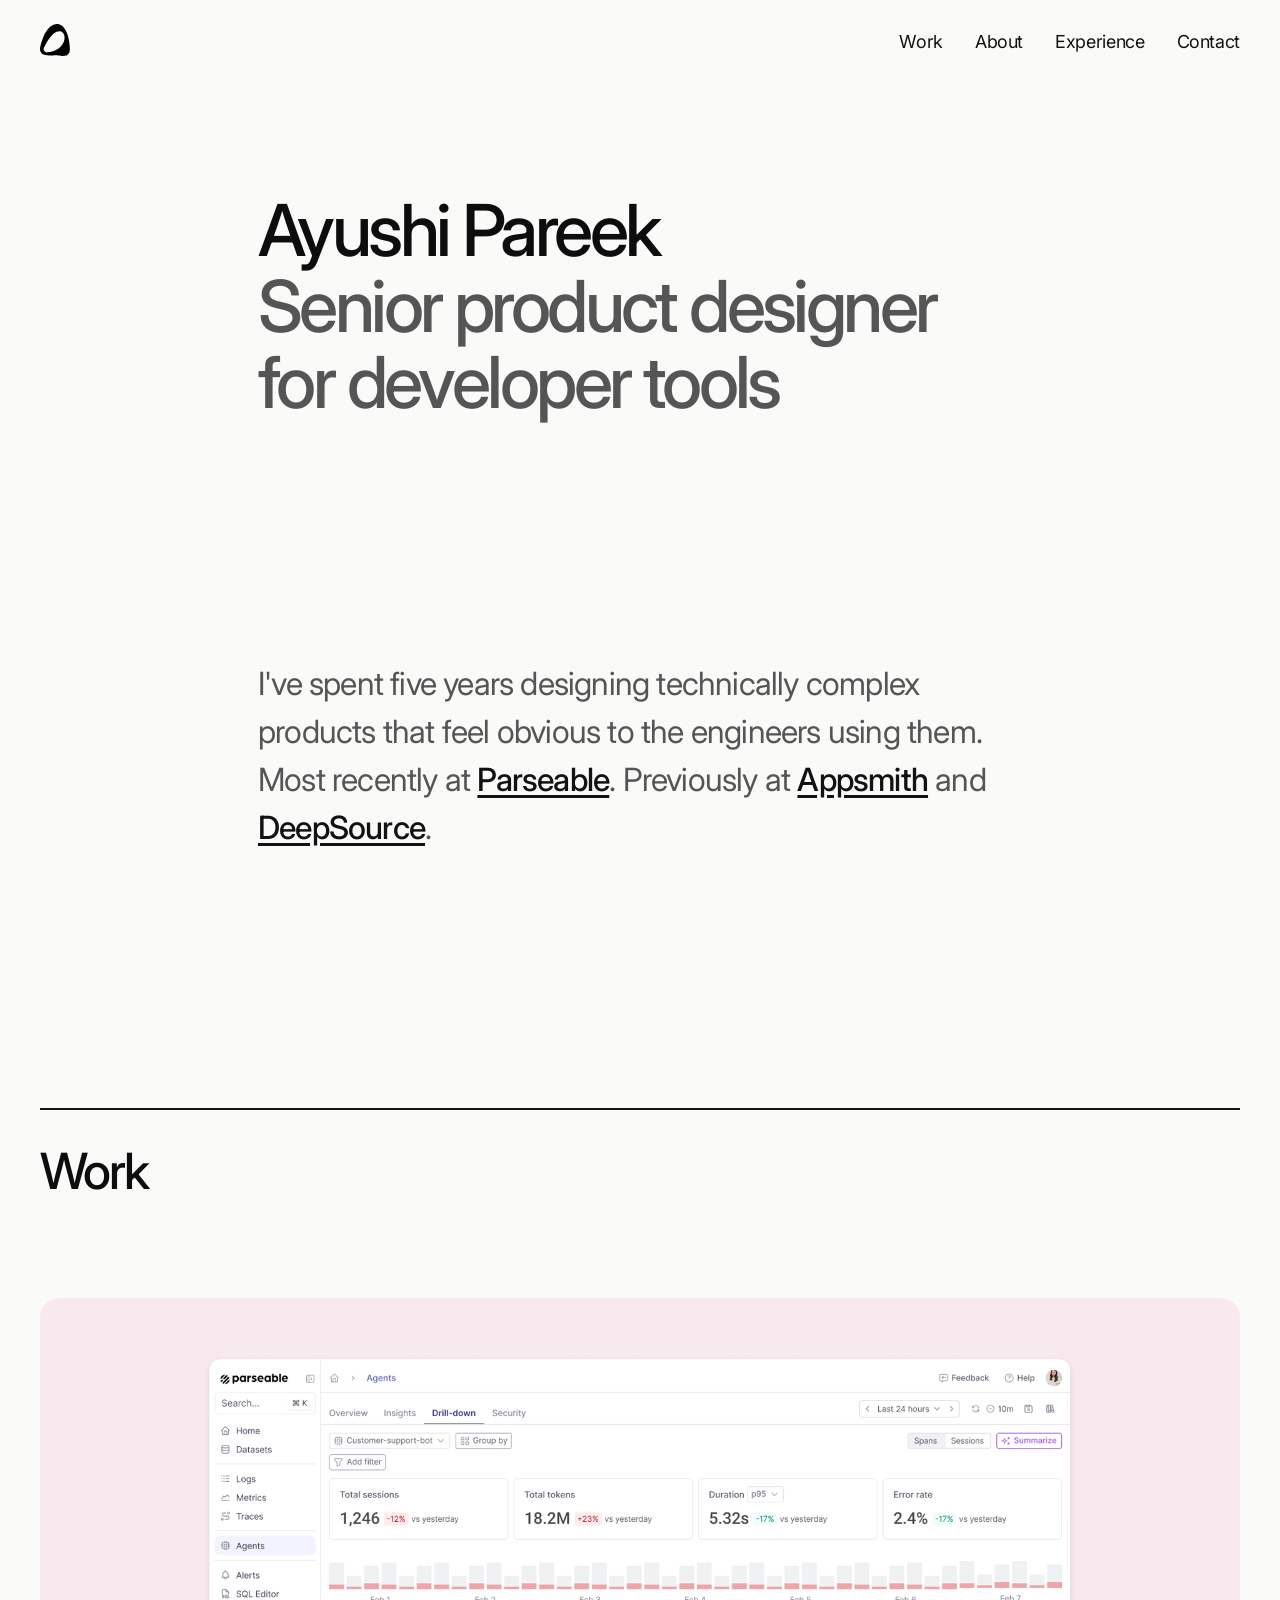
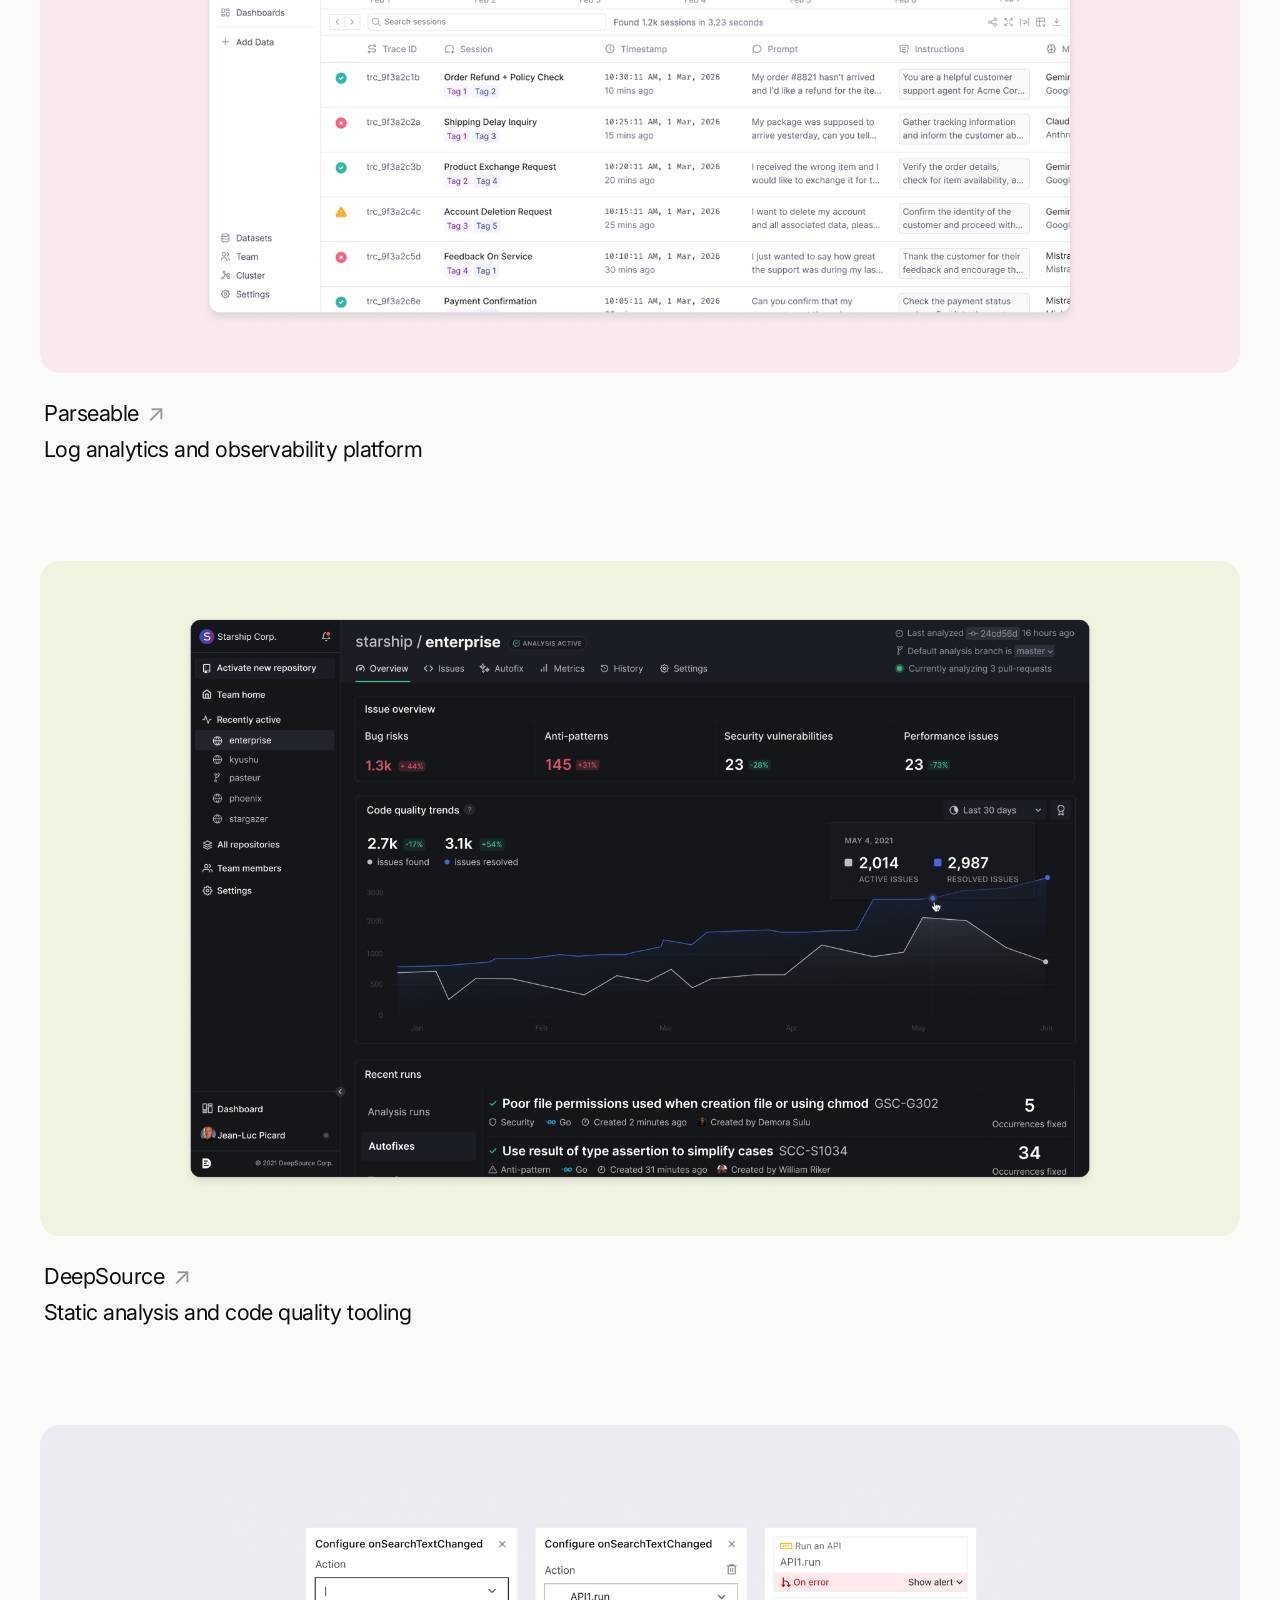
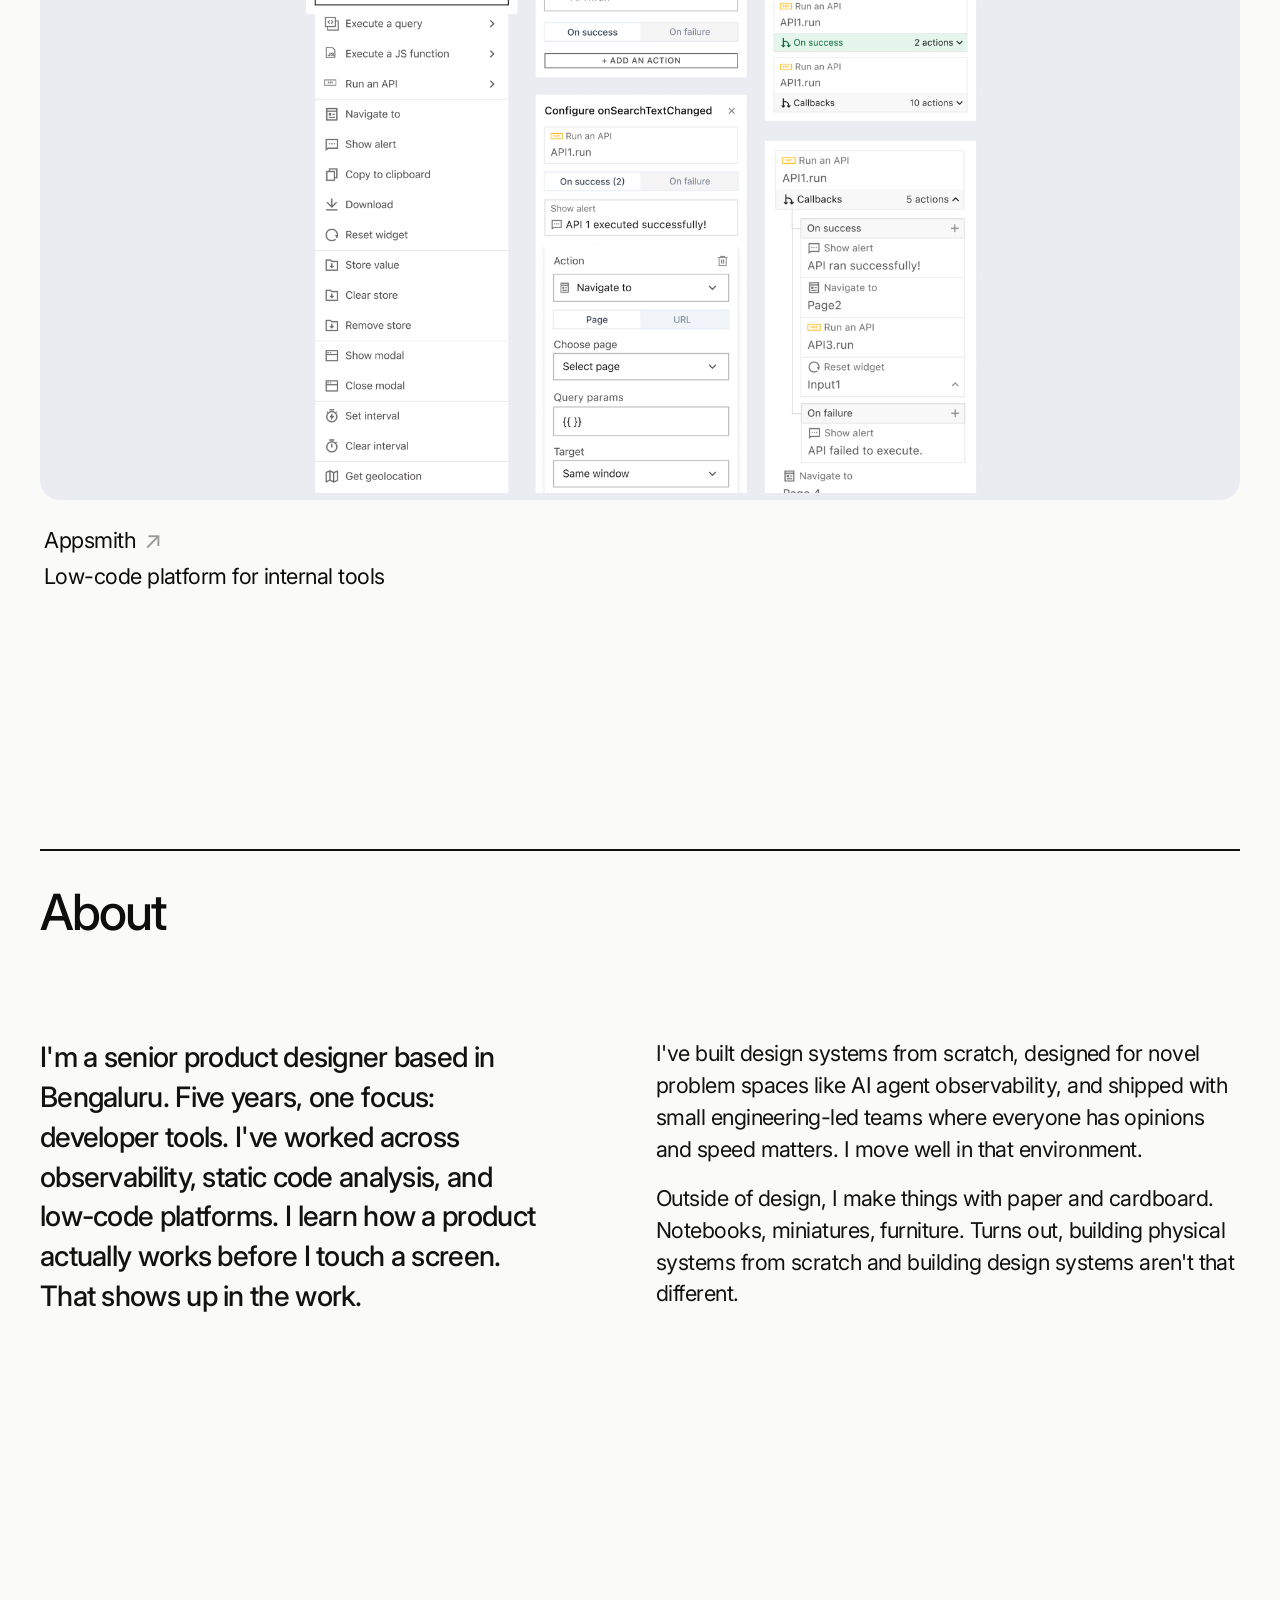
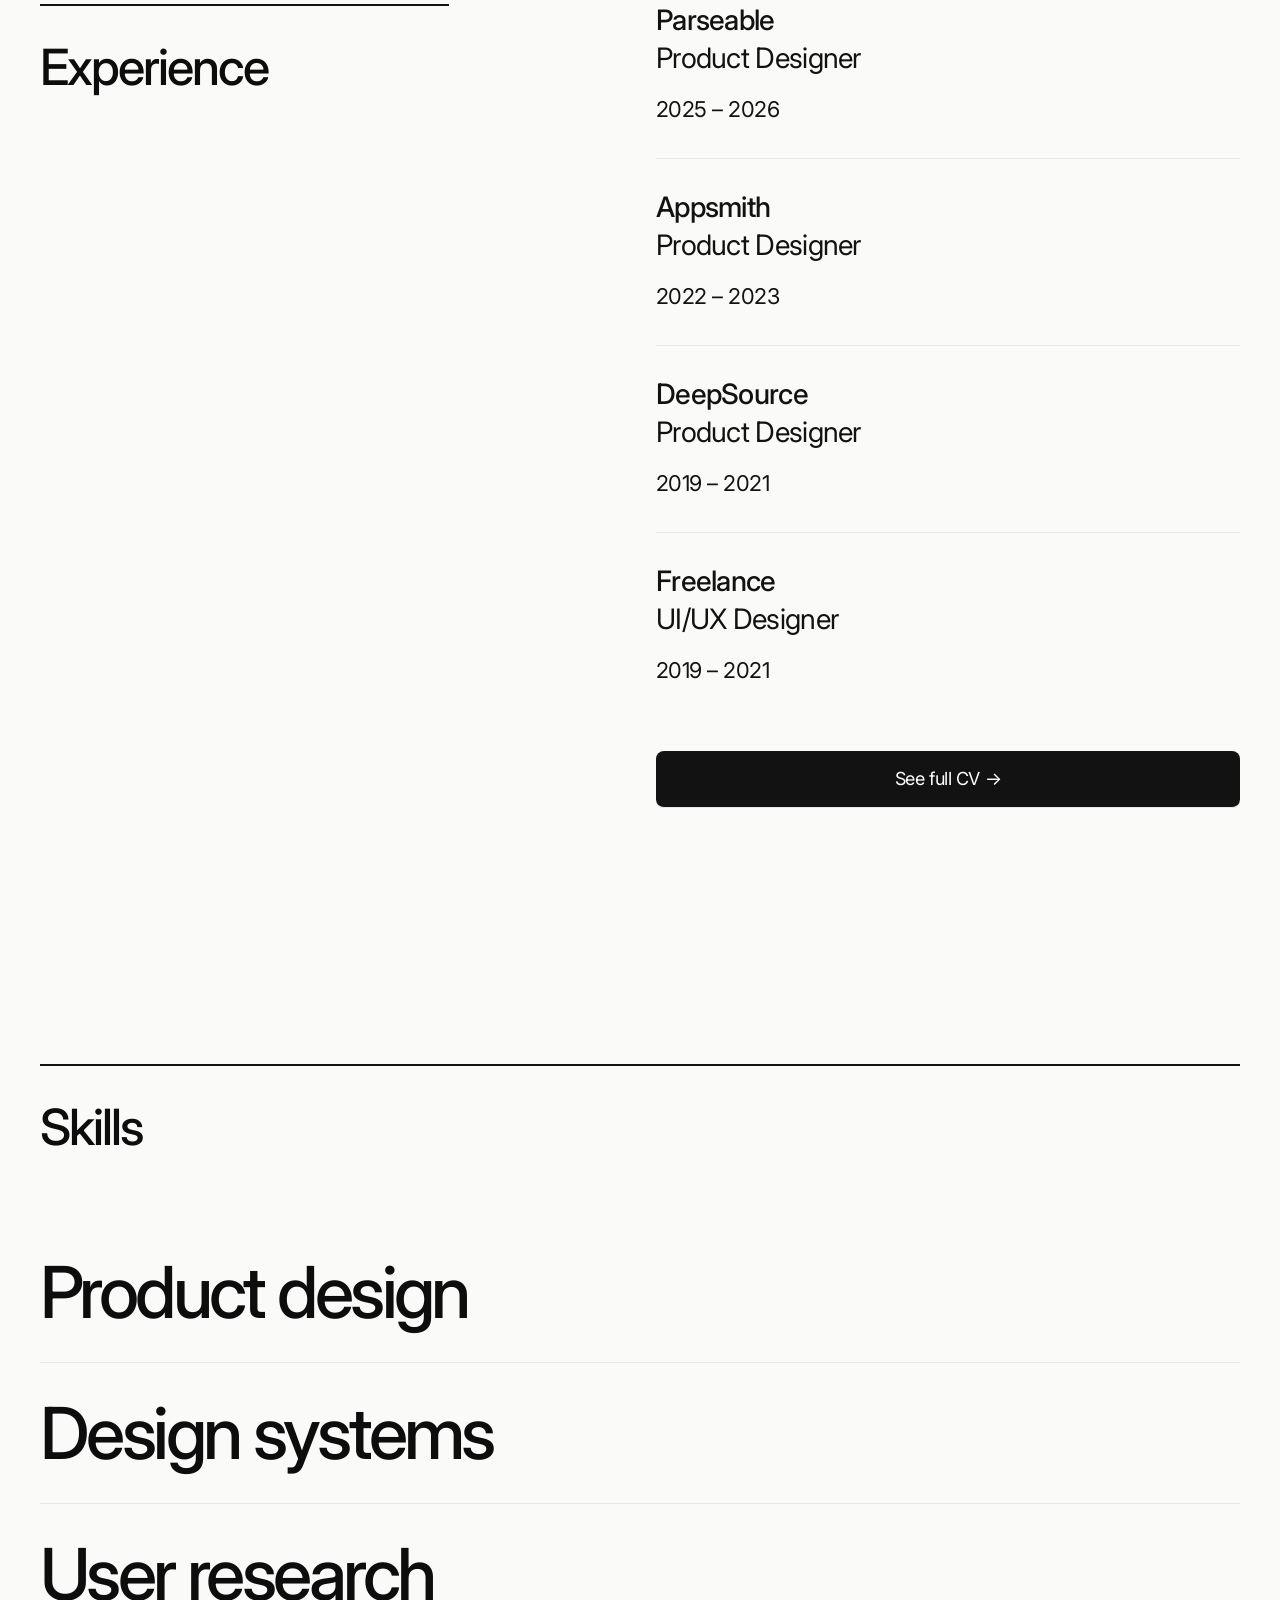
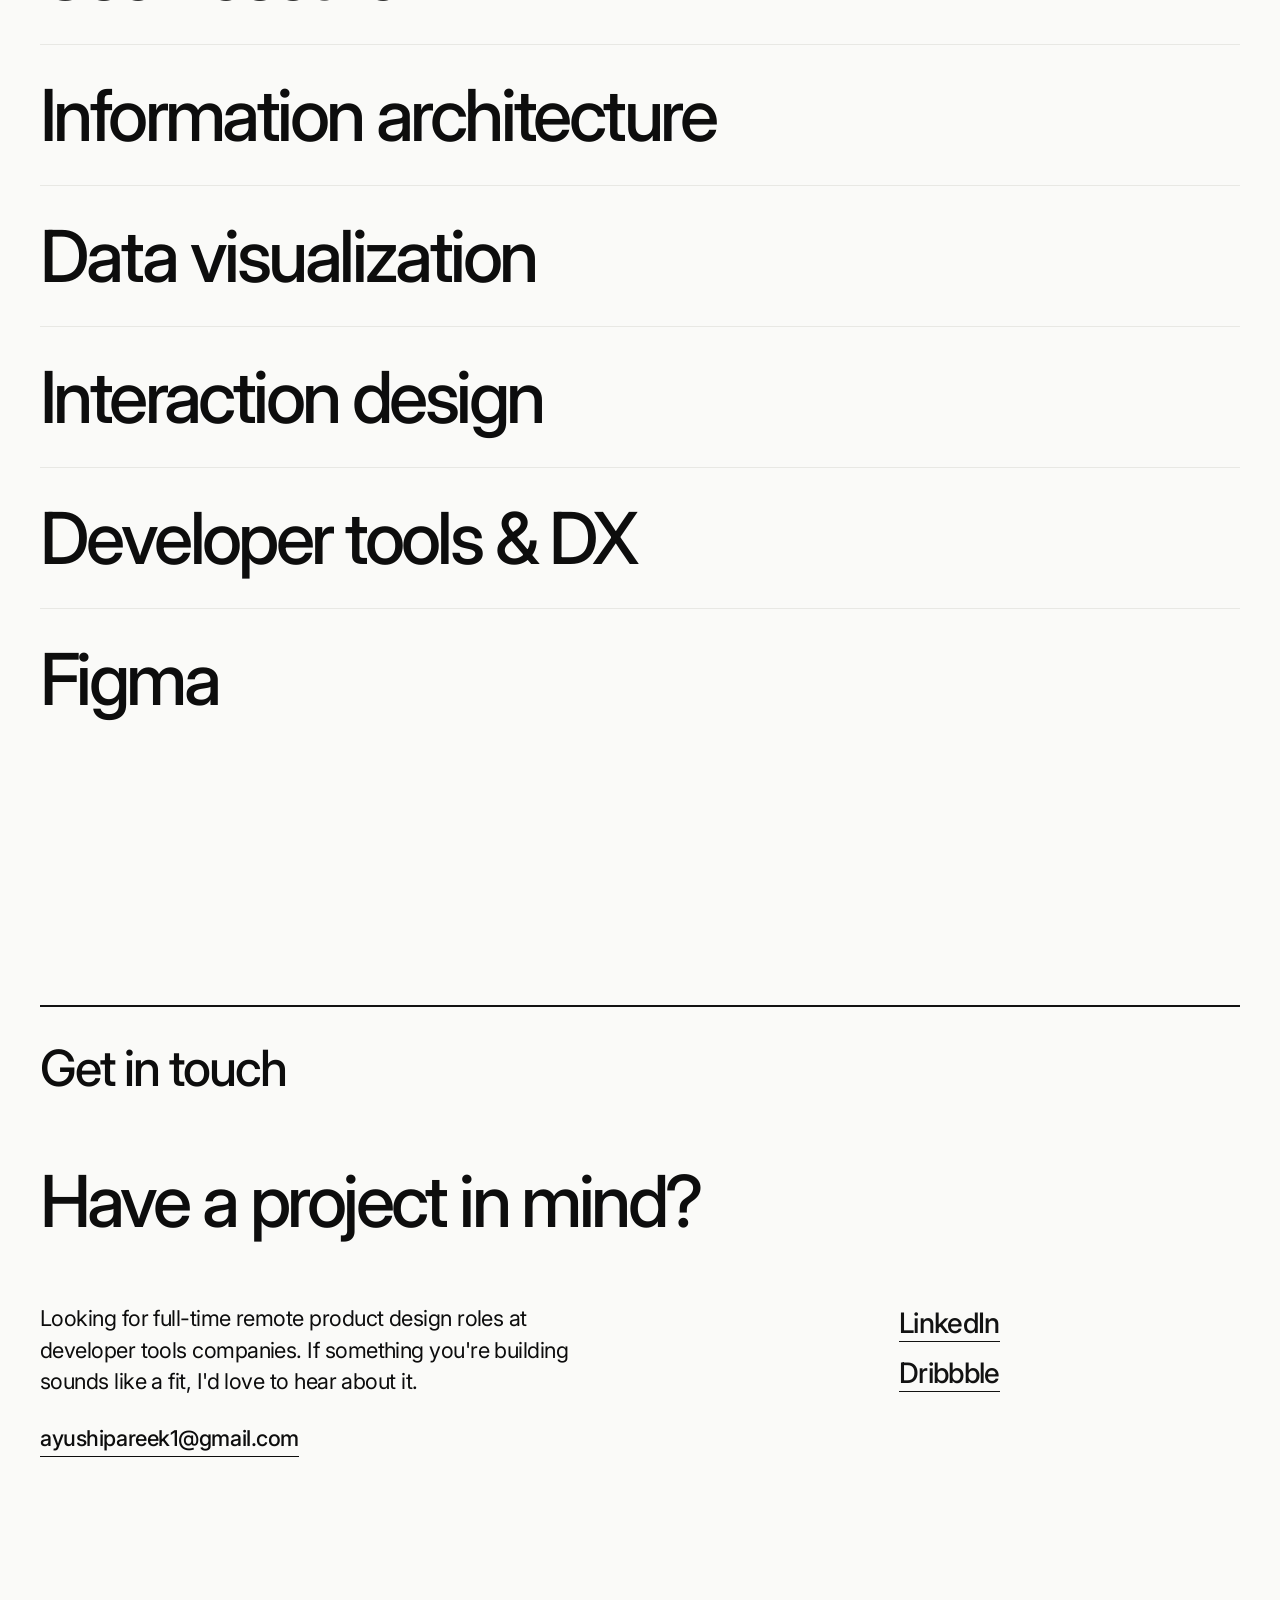
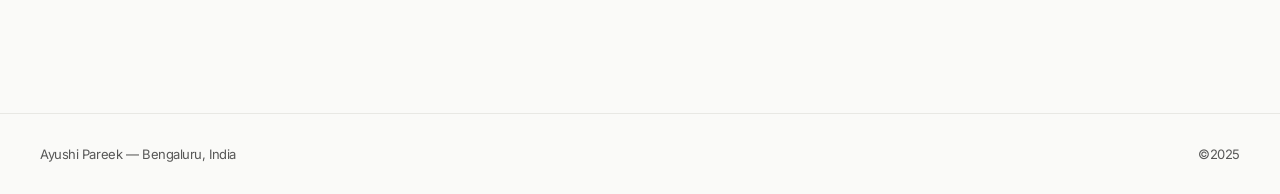
==== commit d3f106bd: "Update index.html" ====
--- a/index.html
+++ b/index.html
@@ -59,7 +59,7 @@
 
         <a href="work/parseable.html" class="work-card fade-in d1">
           <div class="work-card-img p1">
-            <!-- replace with: <img src="assets/parseable.jpg" alt="Parseable"> -->
+            <img src="assets/parseable.jpg" alt="Parseable"> 
           </div>
           <div class="work-card-row">
             <span class="work-card-name text-work-card-title">Parseable</span>
@@ -70,7 +70,7 @@
 
         <a href="work/deepsource.html" class="work-card fade-in d2">
           <div class="work-card-img p2">
-            <!-- replace with: <img src="assets/deepsource.jpg" alt="DeepSource"> -->
+           <img src="assets/deepsource.jpg" alt="DeepSource"> 
           </div>
           <div class="work-card-row">
             <span class="work-card-name text-work-card-title">DeepSource</span>
@@ -81,7 +81,7 @@
 
         <a href="work/appsmith.html" class="work-card fade-in d3">
           <div class="work-card-img p3">
-            <!-- replace with: <img src="assets/appsmith.jpg" alt="Appsmith"> -->
+           <img src="assets/appsmith.jpg" alt="Appsmith"> 
           </div>
           <div class="work-card-row">
             <span class="work-card-name text-work-card-title">Appsmith</span>
--- a/shared.css
+++ b/shared.css
@@ -974,6 +974,9 @@
 
 .work-page .full-img {
   margin-top: 4rem;
+  max-width: 1200px;
+  margin-left: auto;
+  margin-right: auto;
 }
 
 .work-page .full-img + .full-img {
@@ -982,6 +985,7 @@
 .full-img.r169 { aspect-ratio: 16/9; }
 .full-img.r43  { aspect-ratio: 4/3; }
 .full-img img  { width: 100%; height: 100%; object-fit: cover; display: block; }
+.img-caption { text-align: center; font-size: 1rem; color: var(--grey1); margin-top: 0.75rem; padding: 0 1rem; max-width: 1200px; margin-left: auto; margin-right: auto; }
 
 /* Case sections */
 .case-section { padding-top: 6rem; margin-bottom: 3.5rem; }
@@ -1236,6 +1240,7 @@
   
   .outcome-grid { grid-template-columns: 1fr; }
   .outcome-grid.cols-2 { grid-template-columns: 1fr; }
+  .img-caption { font-size: 0.8125rem; }
 }
 
 @media (max-width: 1023px) {
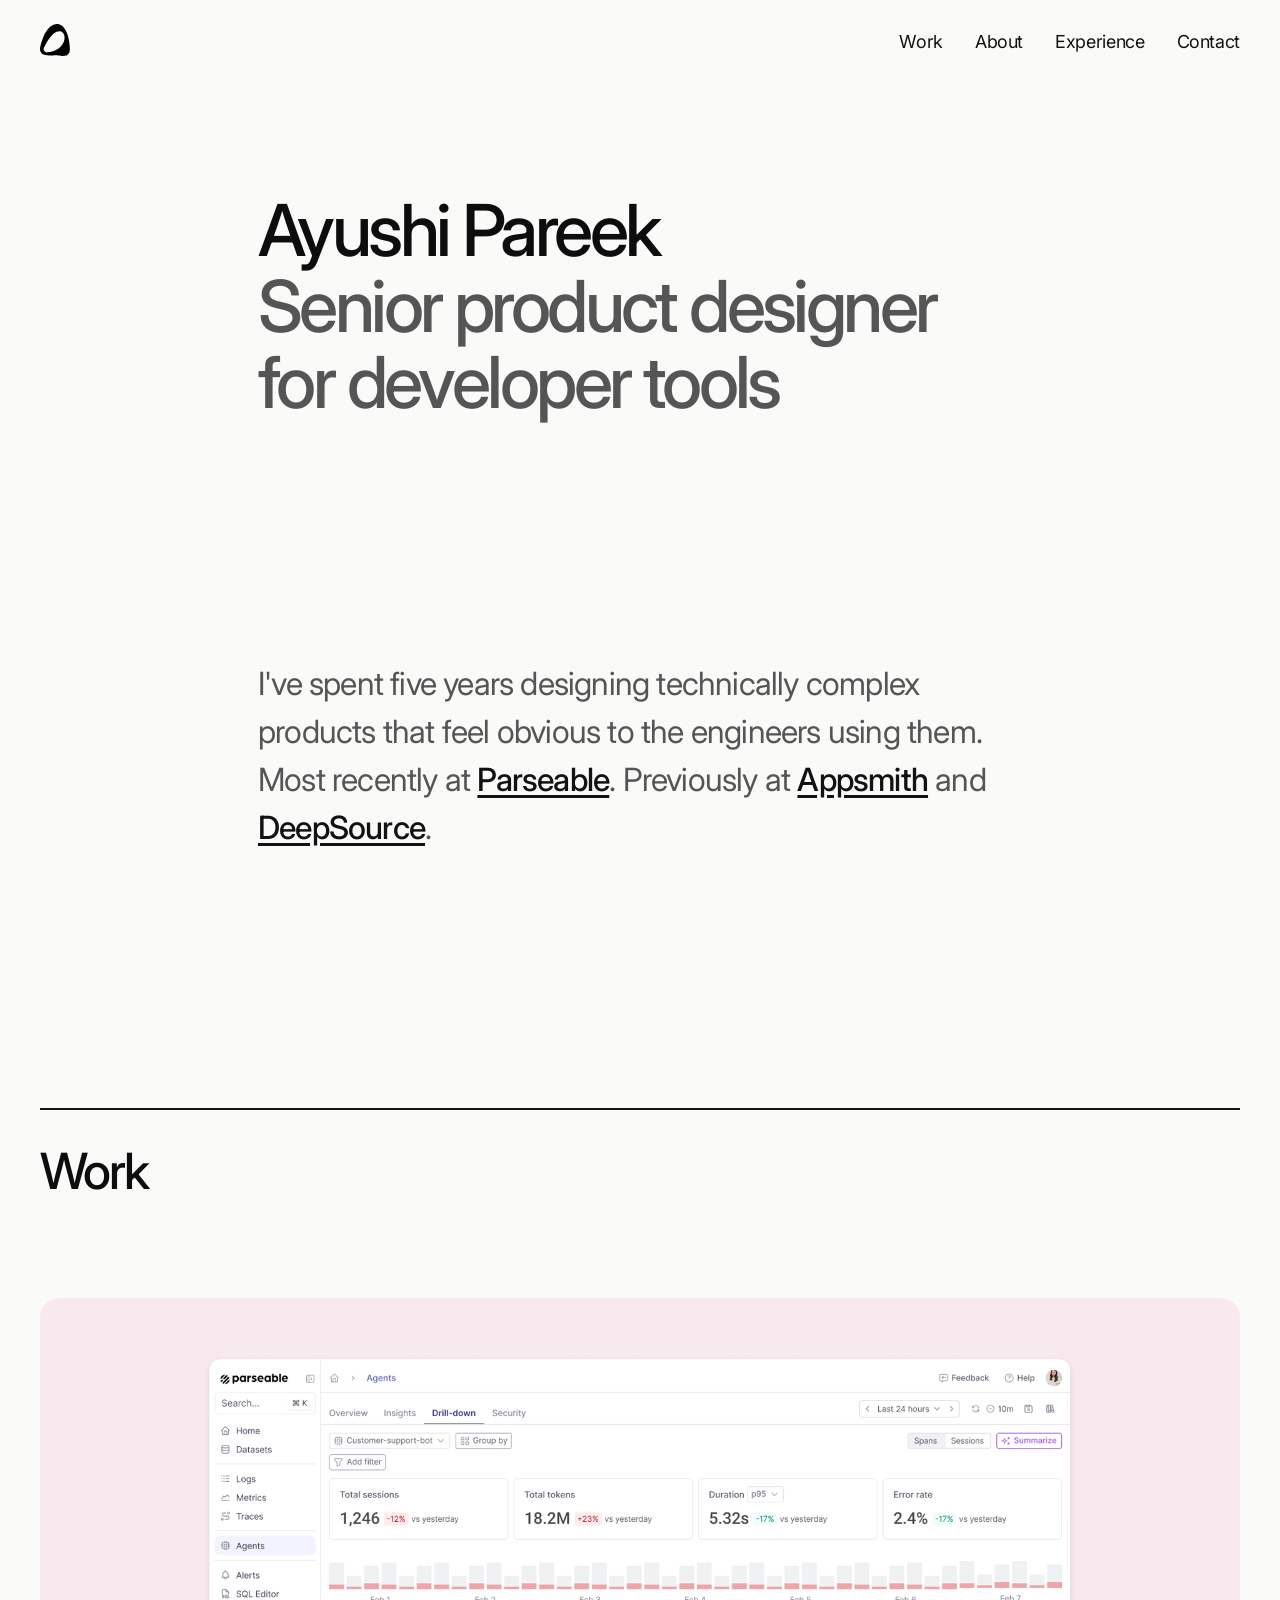
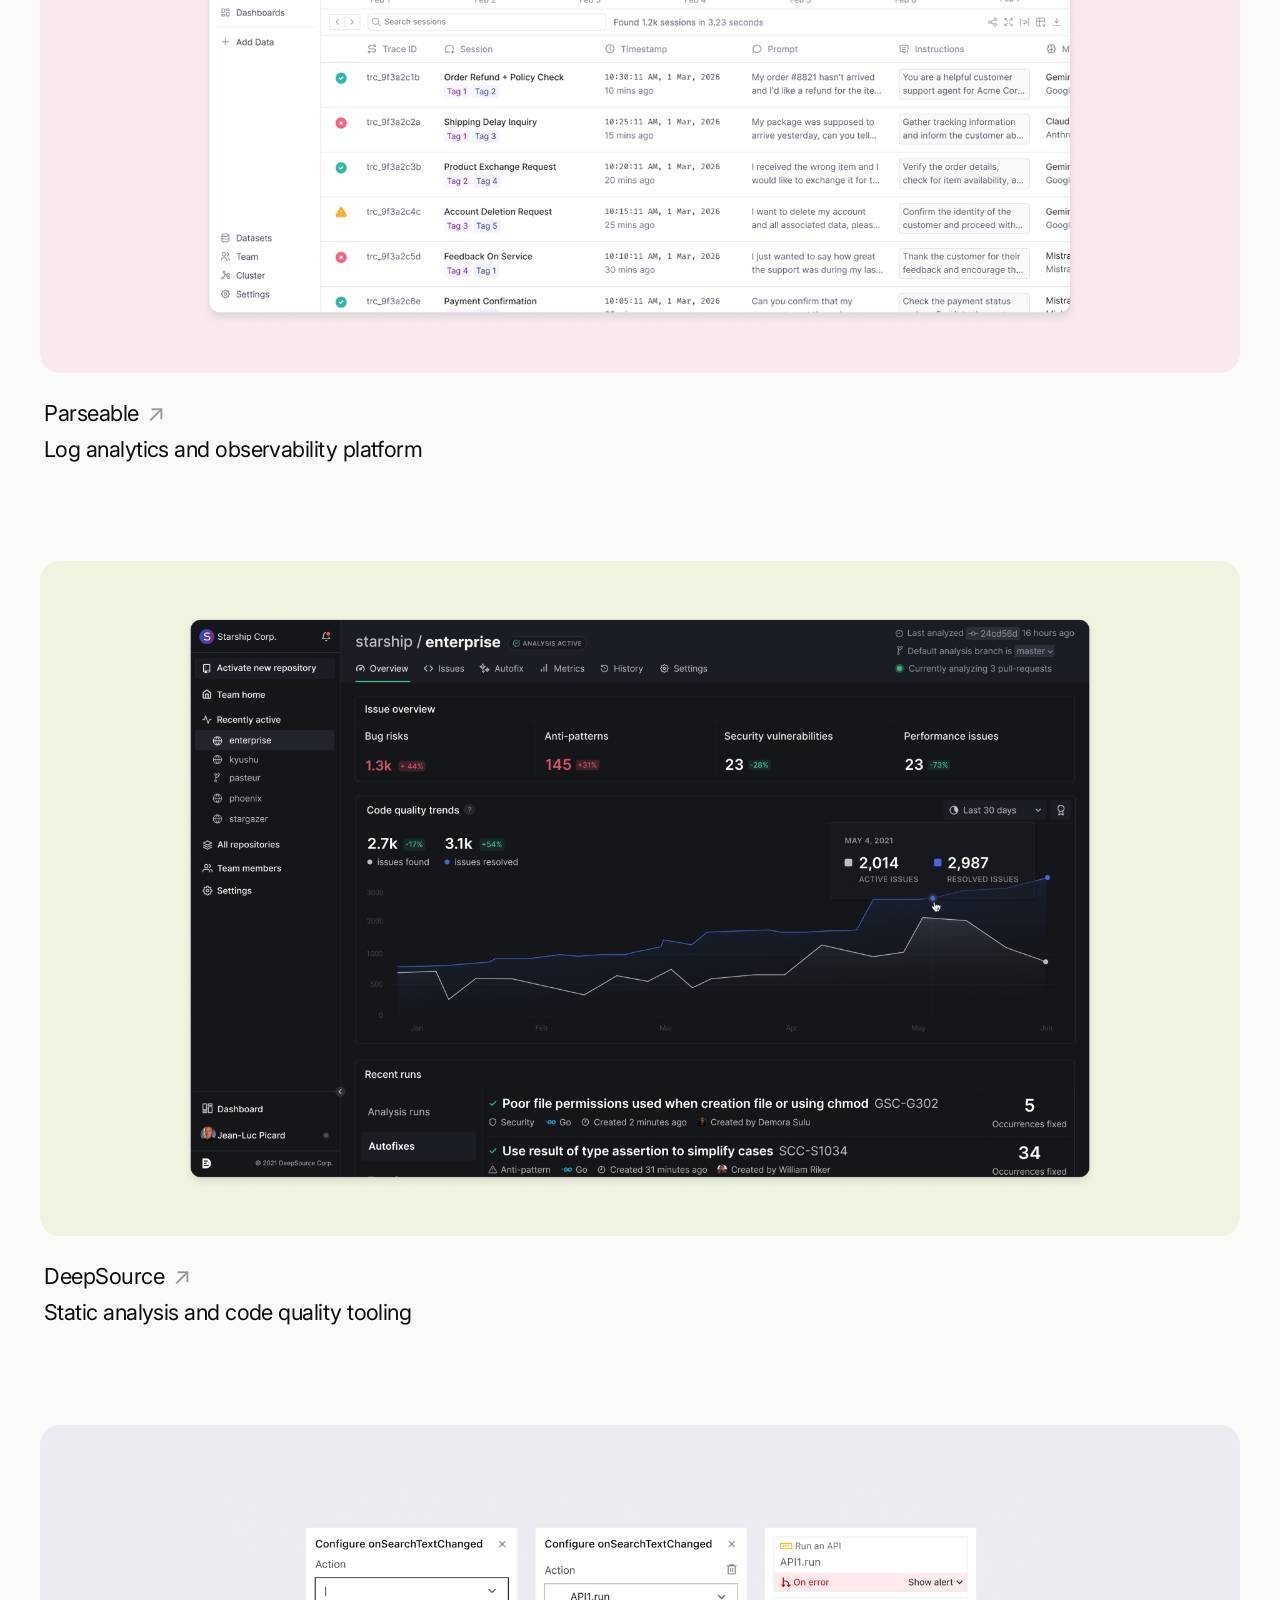
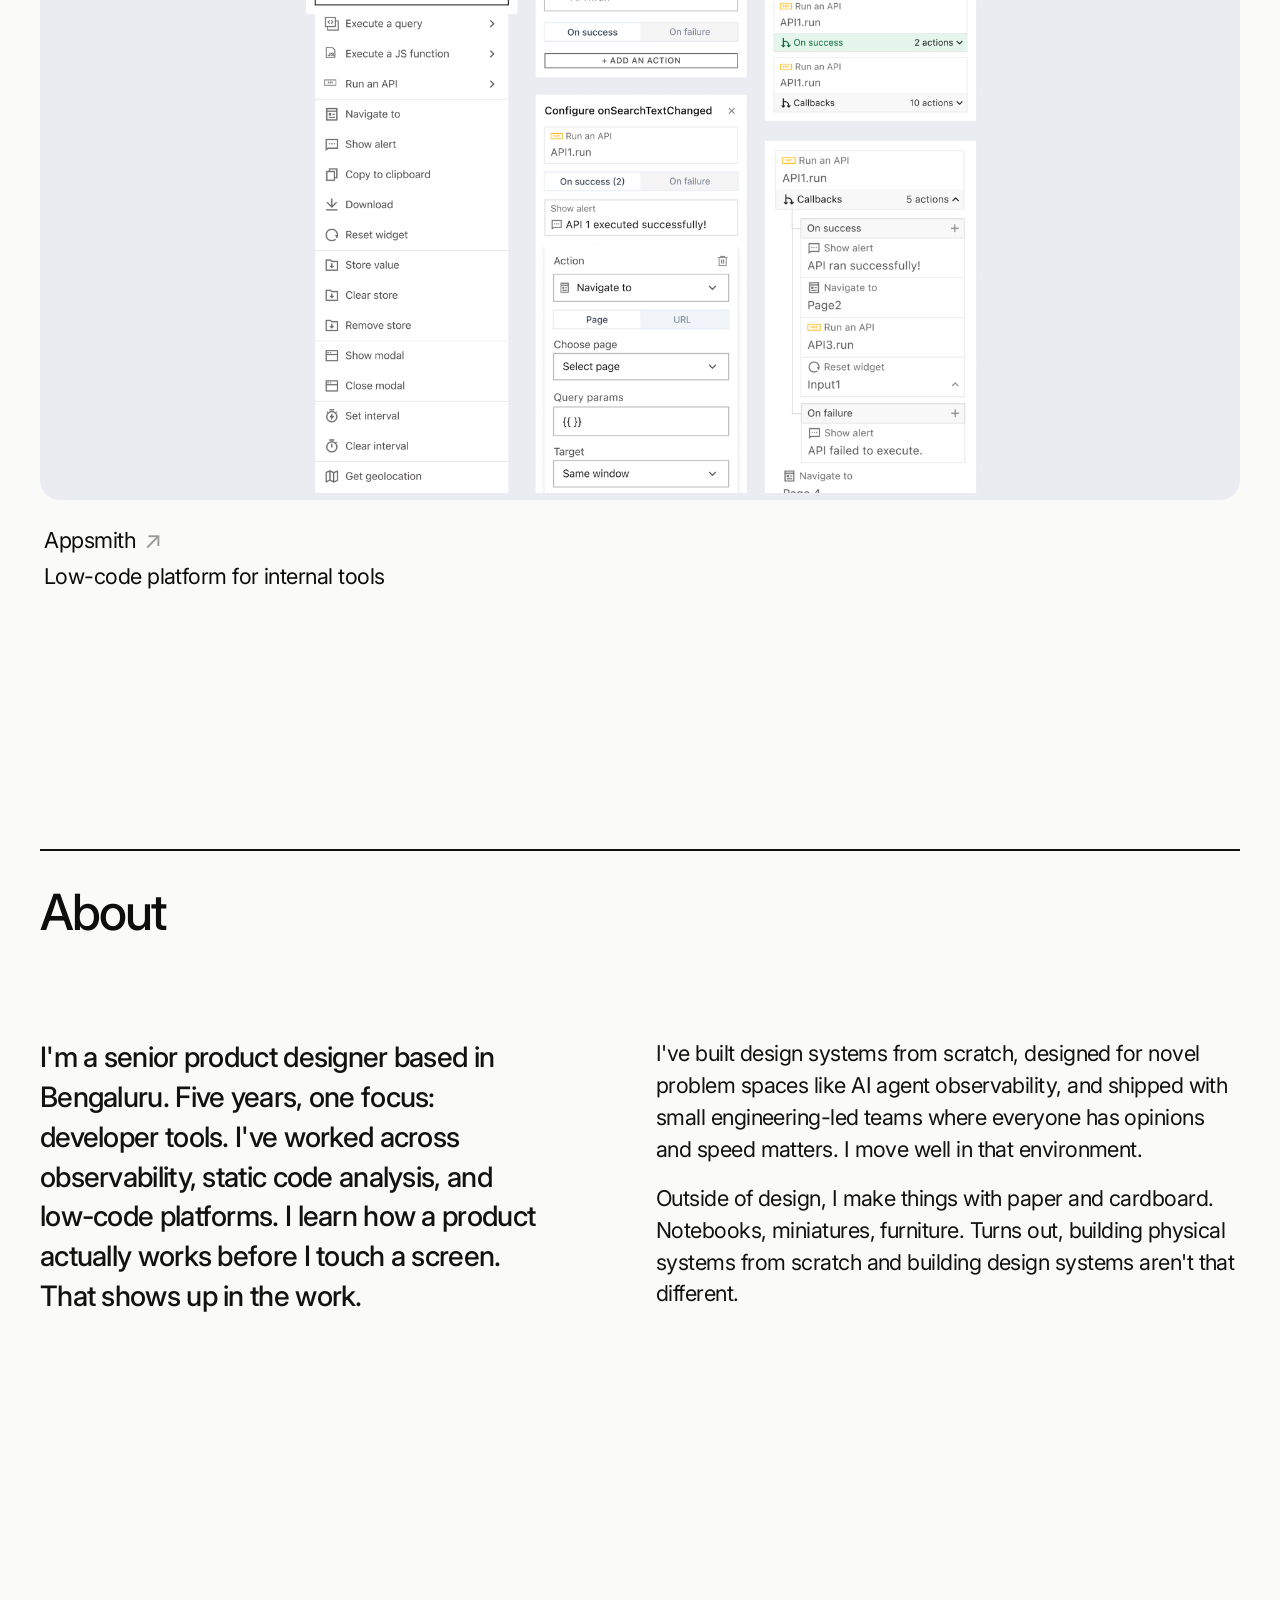
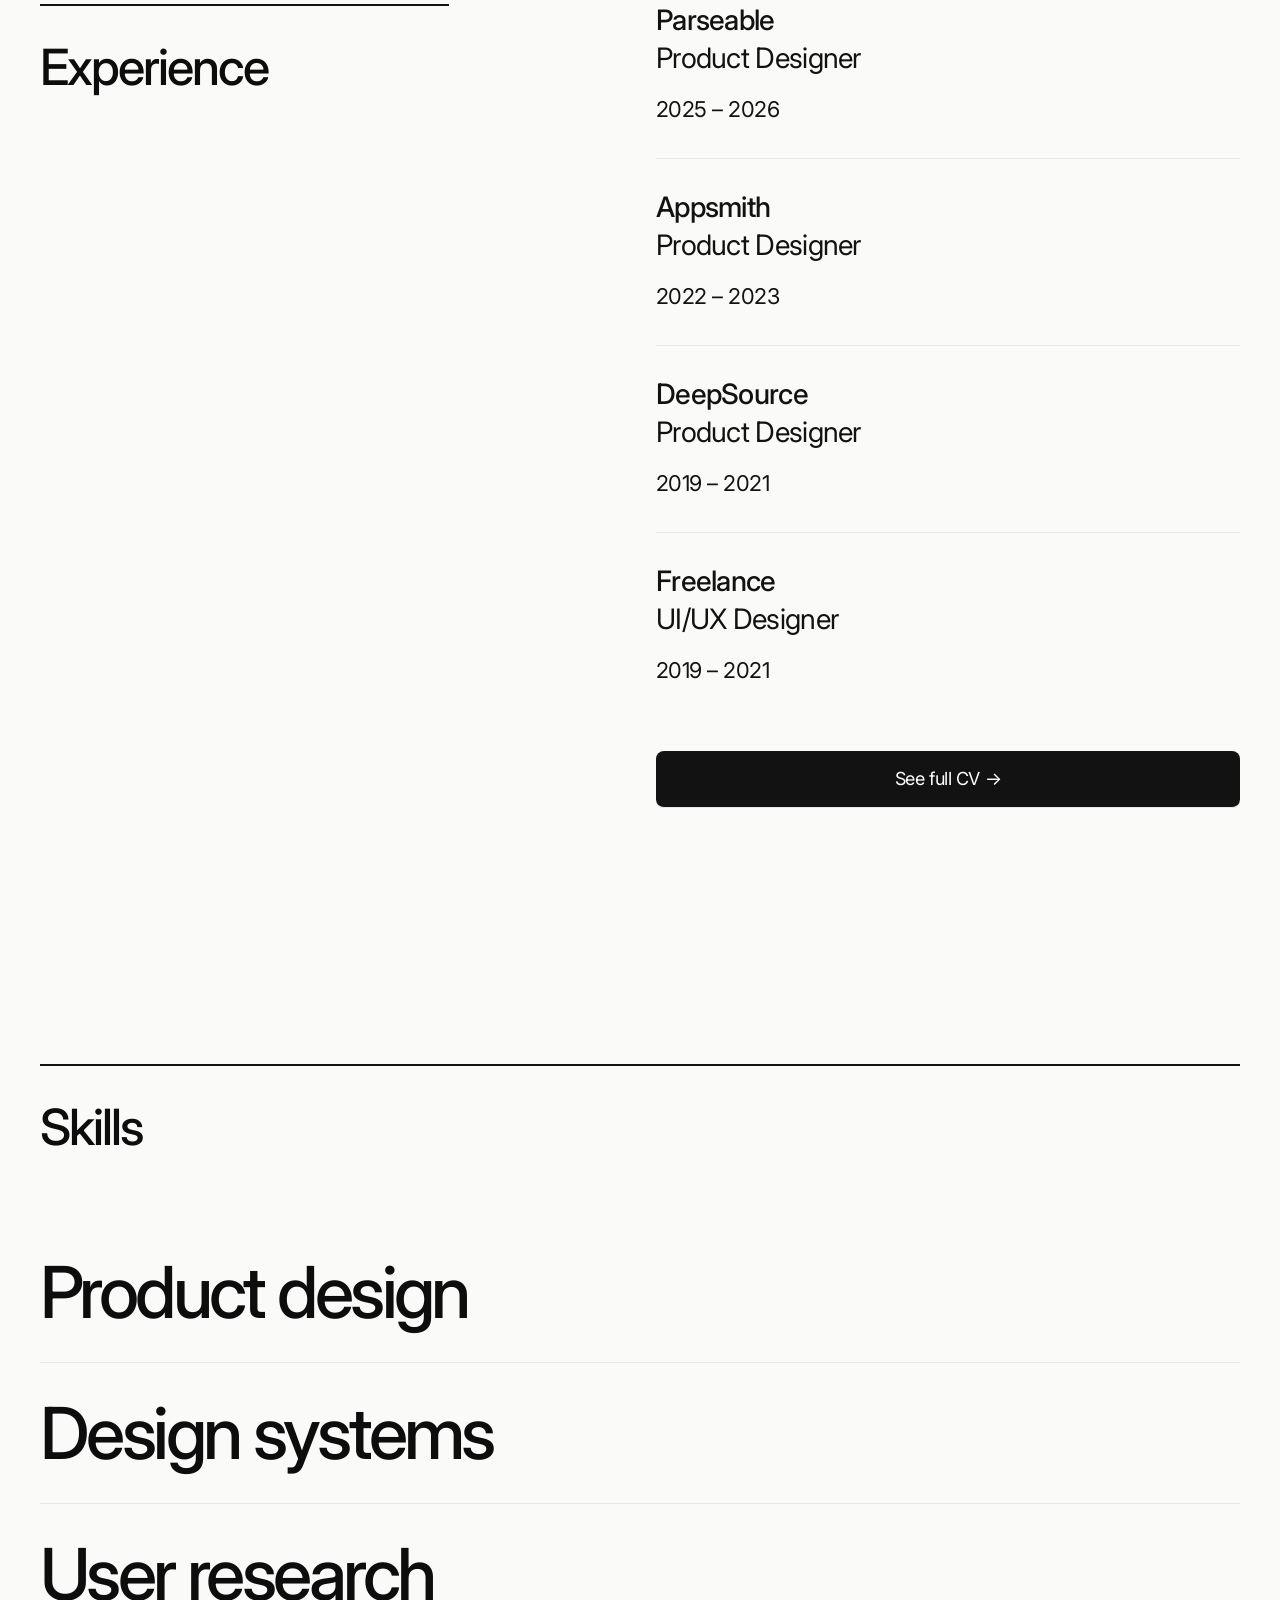
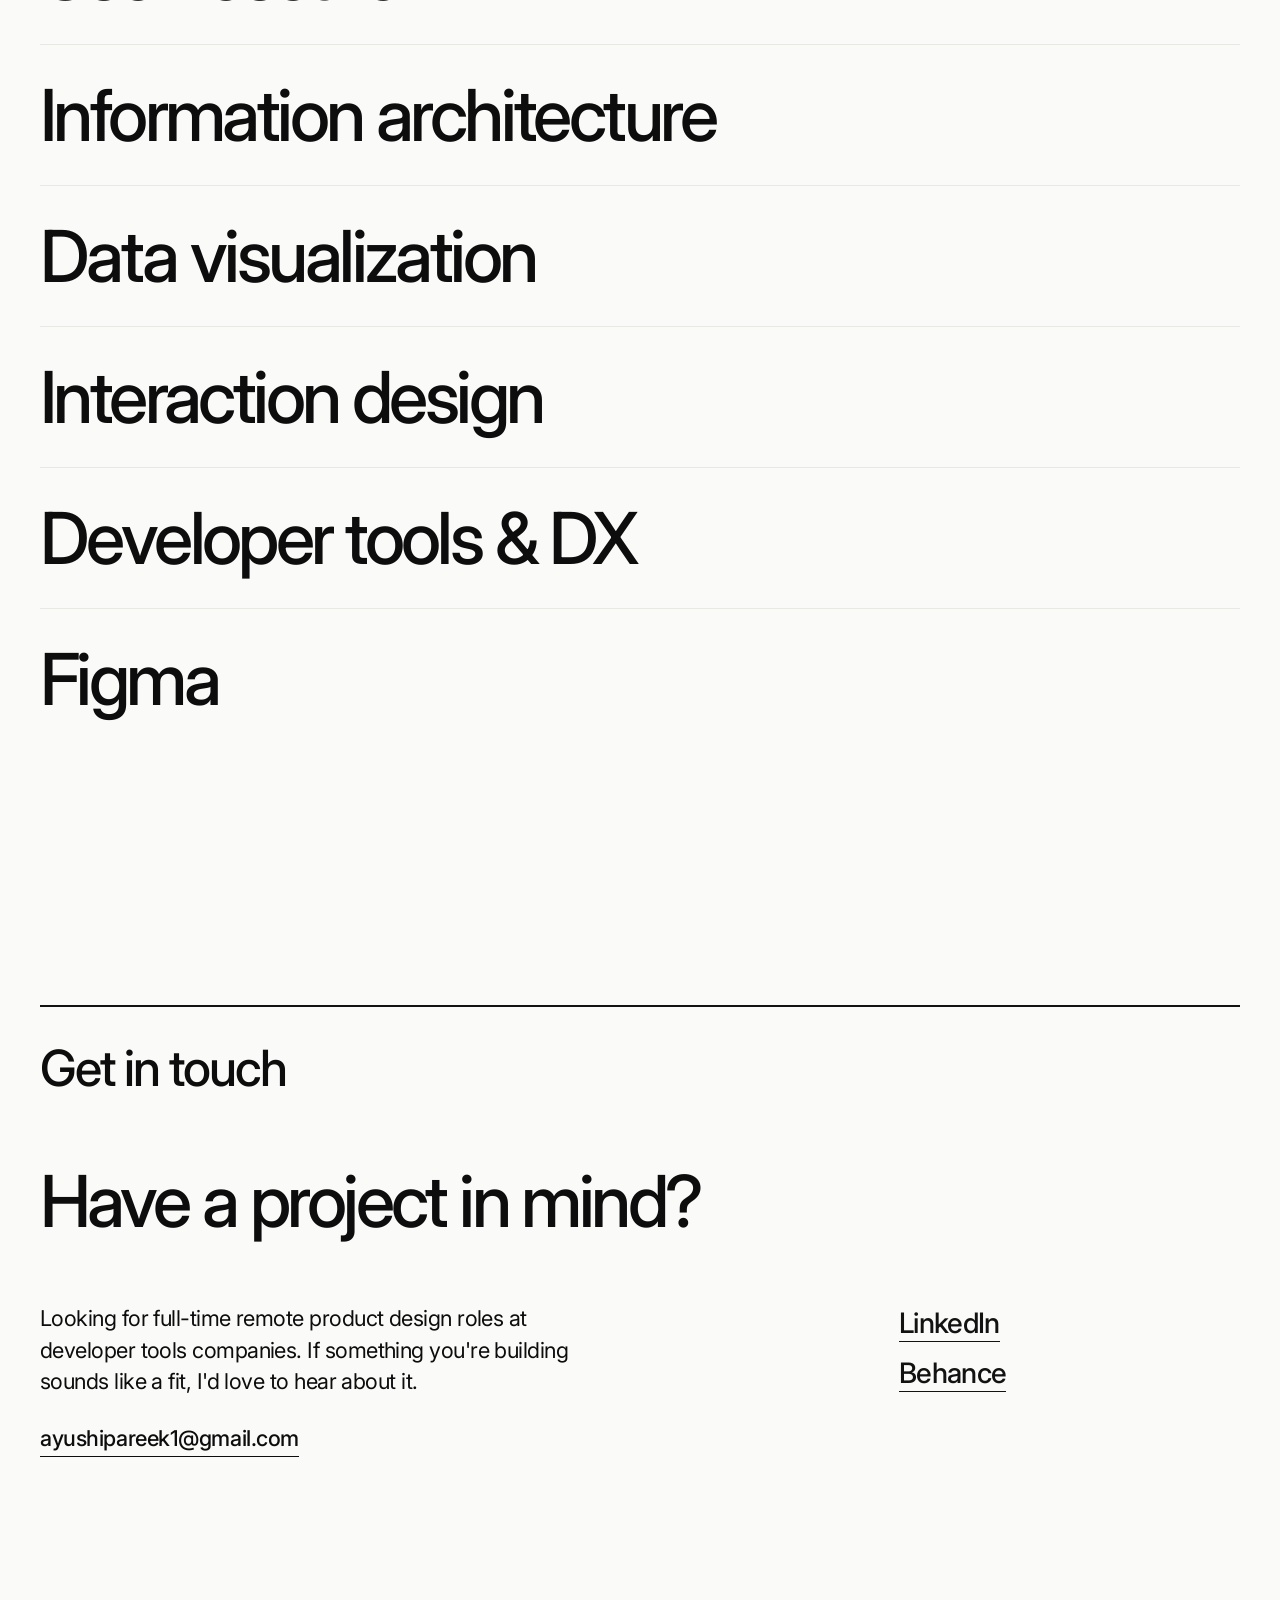
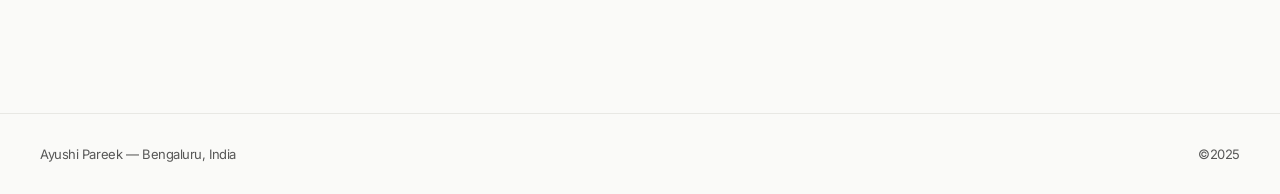
==== commit 04ae9bbe: "Update index.html" ====
--- a/index.html
+++ b/index.html
@@ -140,7 +140,7 @@
               <div class="exp-dates text-experience-dates">2019 – 2021</div>
             </li>
           </ul>
-          <a href="resume_ayushi_pareek_ATS.docx" class="cv-link fade-in text-cv-link">See full CV →</a>
+          <a href="assets/ayushi_pareek_product_design_resume_2026.pdf" class="cv-link fade-in text-cv-link">See full CV →</a>
         </div>
       </div>
     </div>
@@ -199,8 +199,8 @@
           <a href="mailto:ayushipareek1@gmail.com" class="contact-email fade-in d2 text-contact-email">ayushipareek1@gmail.com</a>
         </div>
         <ul class="social-row fade-in d3">
-          <li><a href="#" target="_blank" rel="noopener" class="text-link">LinkedIn</a></li>
-          <li><a href="#" target="_blank" rel="noopener" class="text-link">Dribbble</a></li>
+          <li><a href="https://www.linkedin.com/in/ayushipareek/" target="_blank" rel="noopener" class="text-link">LinkedIn</a></li>
+          <li><a href="https://www.behance.net/ayushipareek" target="_blank" rel="noopener" class="text-link">Behance</a></li>
         </ul>
       </div>
     </div>
